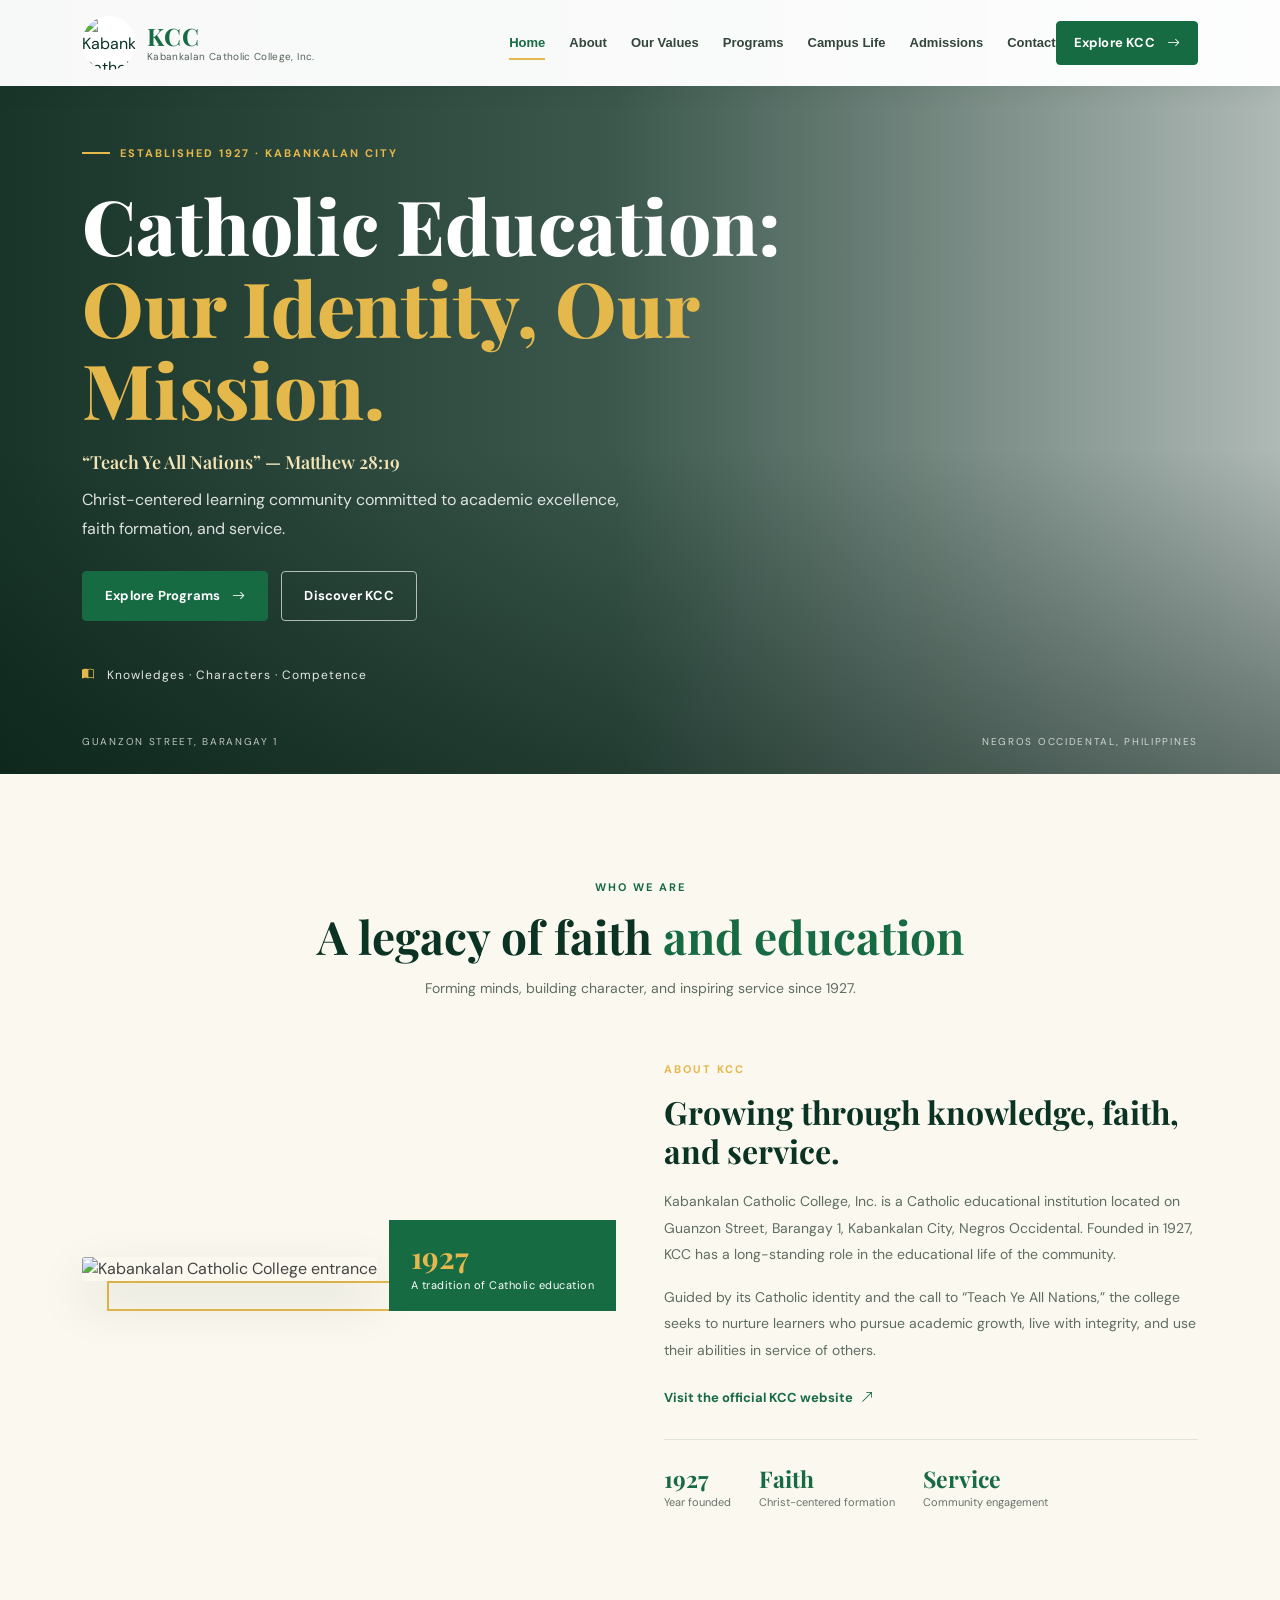
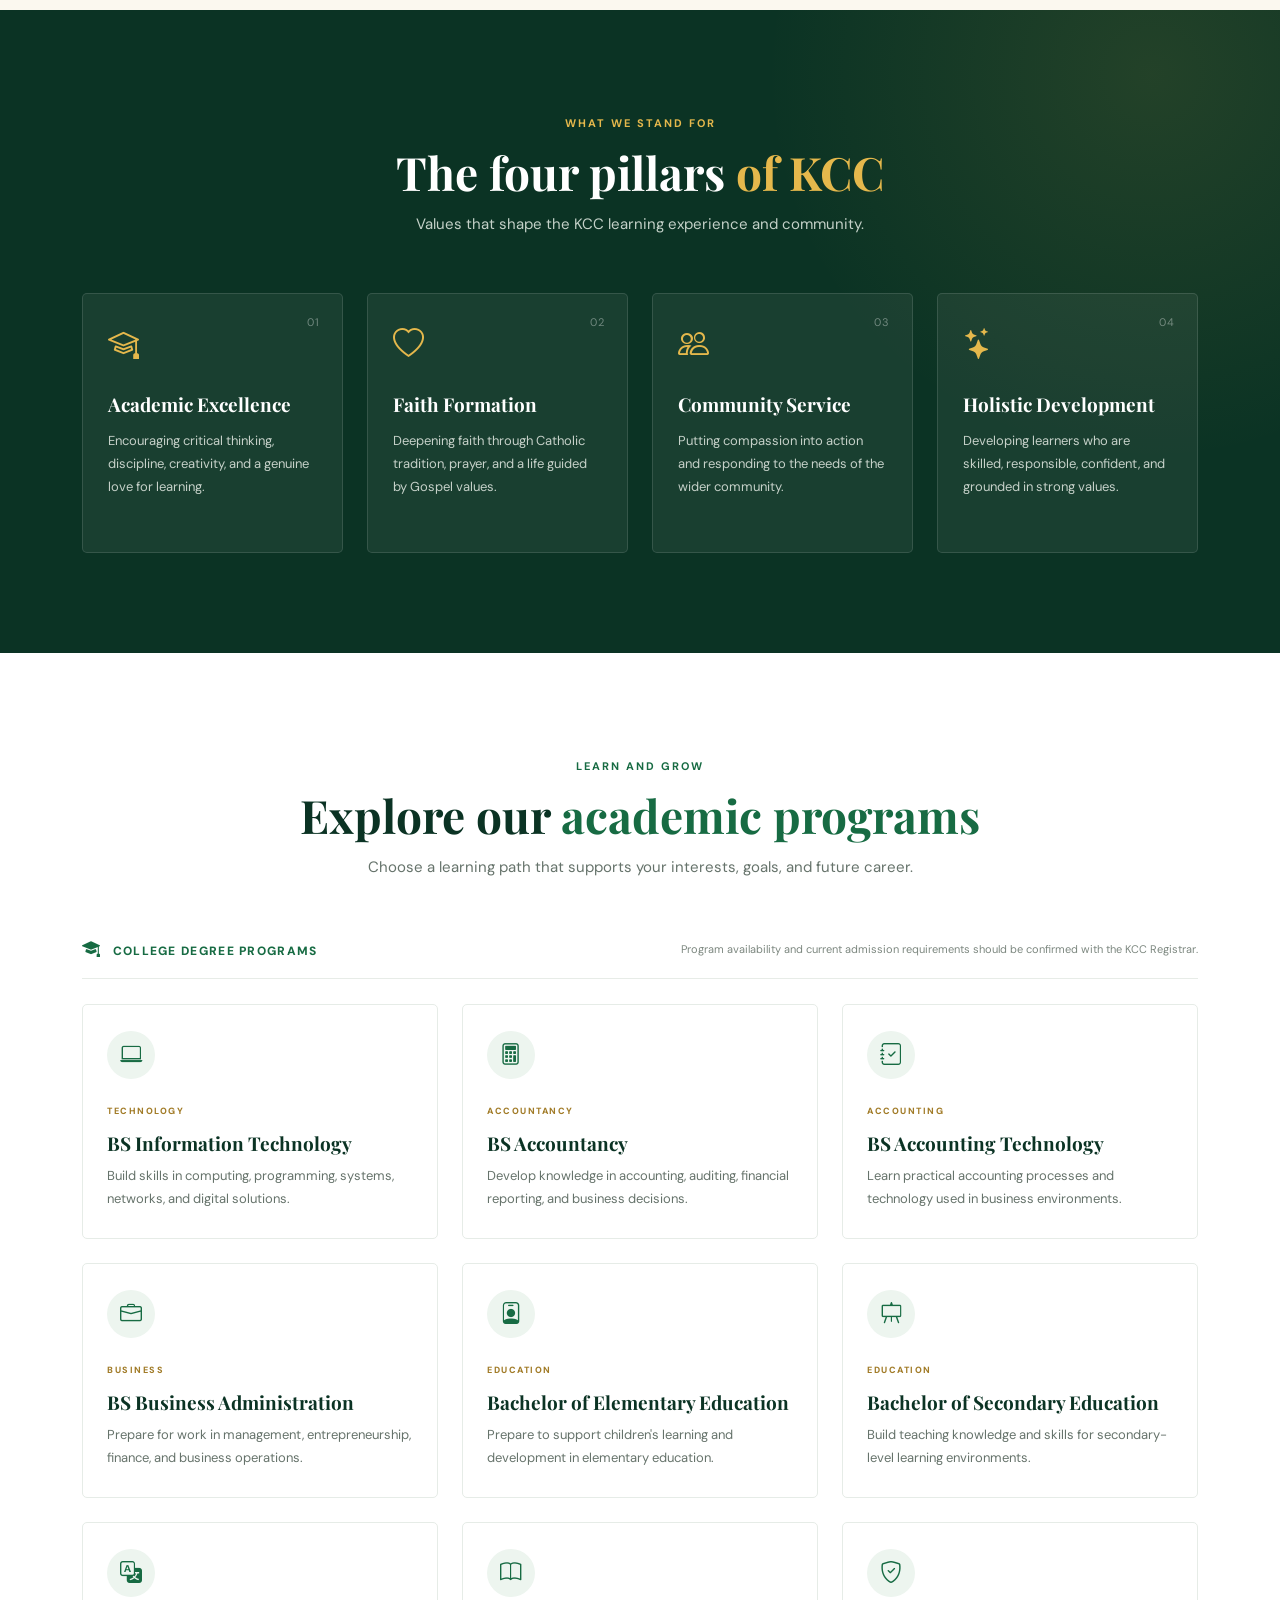
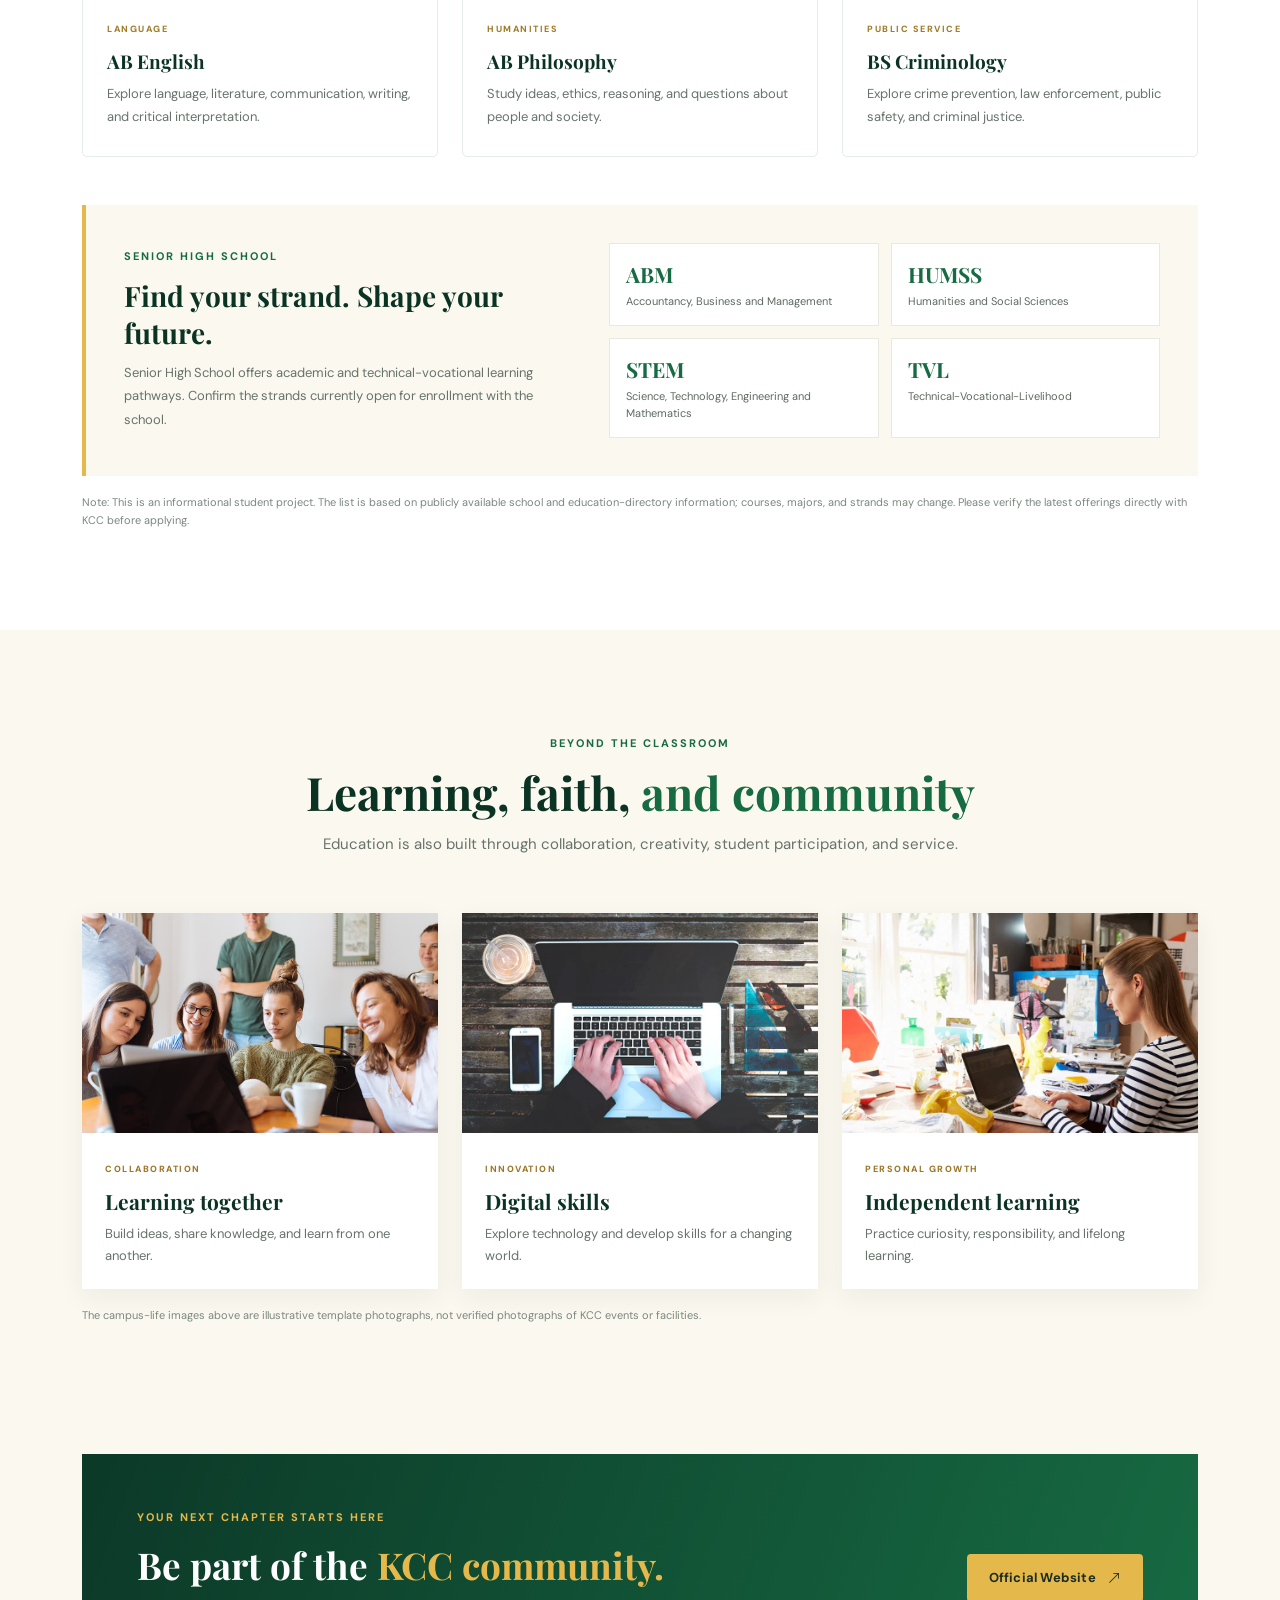
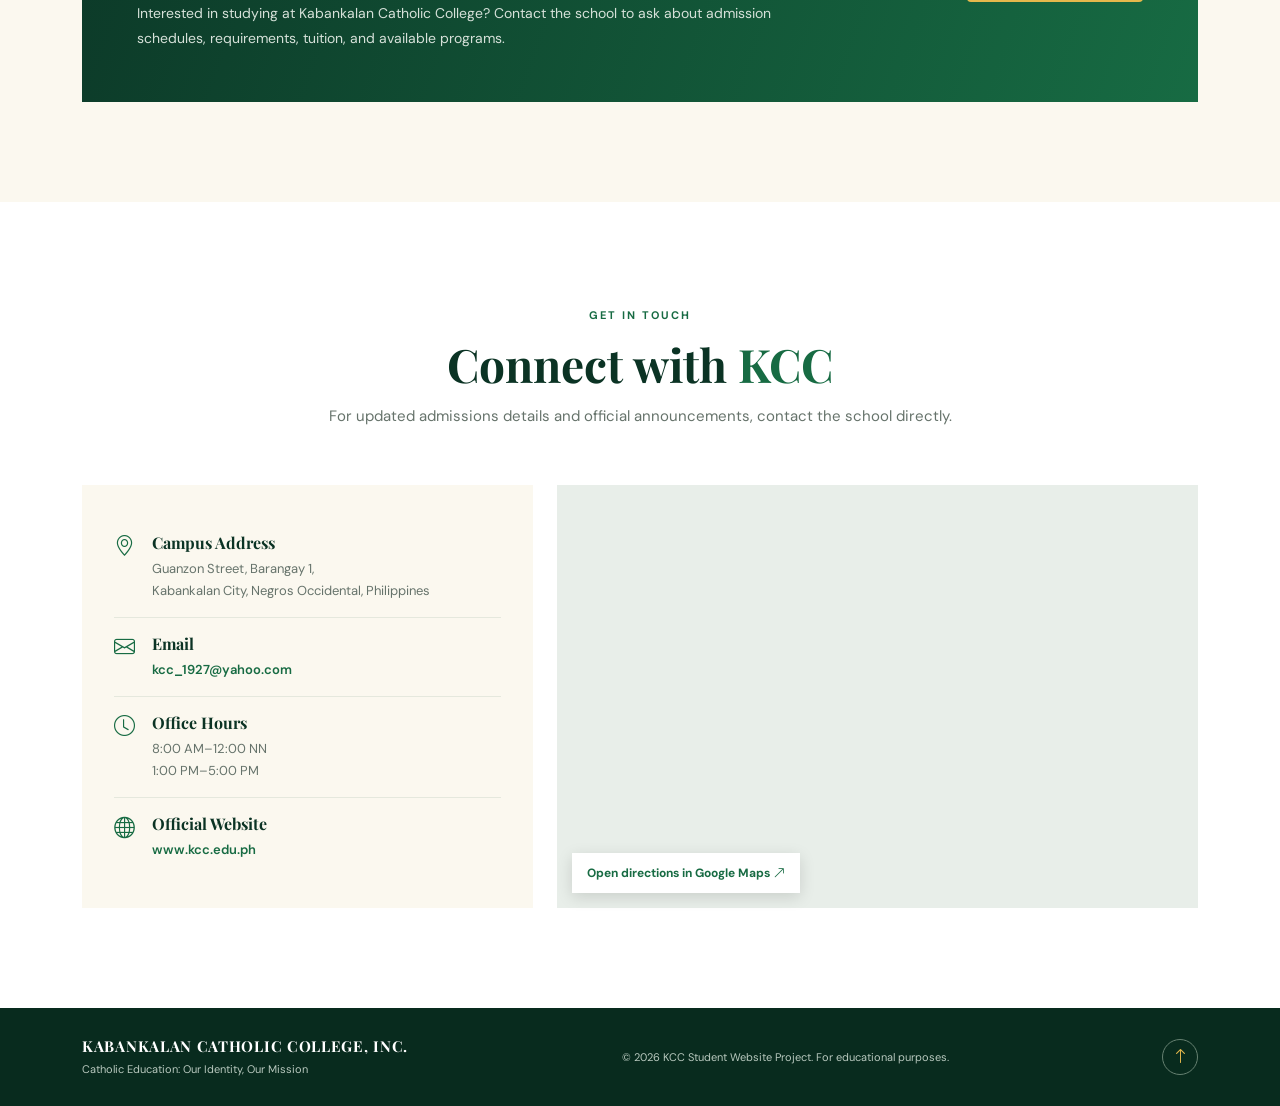
==== index.html @ 2c46cd9d "Updated" ====
<!DOCTYPE html>
<html lang="en">
<head>
  <meta charset="utf-8">
  <meta name="viewport" content="width=device-width, initial-scale=1">
  <title>Kabankalan Catholic College, Inc. | KCC</title>
  <meta name="description" content="Discover Kabankalan Catholic College, a Christ-centered learning community in Kabankalan City, Negros Occidental.">
  <link rel="icon" href="https://queenieladioslife.files.wordpress.com/2017/10/418821_358277570863030_528507231_n966435625.jpg">
  <link rel="preconnect" href="https://fonts.googleapis.com">
  <link rel="preconnect" href="https://fonts.gstatic.com" crossorigin>
  <link href="https://fonts.googleapis.com/css2?family=DM+Sans:wght@400;500;600;700&family=Playfair+Display:wght@600;700;800&display=swap" rel="stylesheet">
  <link href="assets/vendor/bootstrap/css/bootstrap.min.css" rel="stylesheet">
  <link href="assets/vendor/bootstrap-icons/bootstrap-icons.css" rel="stylesheet">
  <link href="assets/vendor/aos/aos.css" rel="stylesheet">
  <link href="assets/css/main.css" rel="stylesheet">
  <link href="assets/css/kcc-custom.css" rel="stylesheet">
</head>
<body>
<header id="header" class="header fixed-top">
  <div class="container d-flex align-items-center">
    <a class="brand d-flex align-items-center me-auto" href="#home">
      <img src="https://queenieladioslife.files.wordpress.com/2017/10/418821_358277570863030_528507231_n966435625.jpg" alt="Kabankalan Catholic College seal">
      <span><strong>KCC</strong><small>Kabankalan Catholic College, Inc.</small></span>
    </a>
    <nav id="navmenu" class="navmenu">
      <ul>
        <li><a class="active" href="#home">Home</a></li>
        <li><a href="#about">About</a></li>
        <li><a href="#pillars">Our Values</a></li>
        <li><a href="#programs">Programs</a></li>
        <li><a href="#campus">Campus Life</a></li>
        <li><a href="#admissions">Admissions</a></li>
        <li><a href="#contact">Contact</a></li>
      </ul>
      <i class="mobile-nav-toggle d-xl-none bi bi-list"></i>
    </nav>
    <a class="btn-kcc d-none d-lg-inline-flex" href="#admissions">Explore KCC <i class="bi bi-arrow-right"></i></a>
  </div>
</header>

<main>
<section id="home" class="kcc-hero">
  <div class="hero-shade"></div>
  <div class="container hero-content">
    <div class="hero-label"><span></span> ESTABLISHED 1927 · KABANKALAN CITY</div>
    <h1>Catholic Education:<br><em>Our Identity, Our Mission.</em></h1>
    <p class="hero-quote">“Teach Ye All Nations” — Matthew 28:19</p>
    <p class="hero-intro"> Christ-centered learning community committed to academic excellence, faith formation, and service.</p>
    <div class="hero-actions">
      <a href="#programs" class="btn-kcc">Explore Programs <i class="bi bi-arrow-right"></i></a>
      <a href="#about" class="btn-outline-kcc">Discover KCC</a>
    </div>
    <div class="hero-note"><i class="bi bi-book-half"></i> Knowledges · Characters · Competence</div>
  </div>
  <div class="hero-bottom container">
    <span>GUANZON STREET, BARANGAY 1</span><span>NEGROS OCCIDENTAL, PHILIPPINES</span>
  </div>
</section>

<section id="about" class="section-kcc about-kcc">
  <div class="container">
    <div class="section-heading" data-aos="fade-up">
      <span class="eyebrow">WHO WE ARE</span>
      <h2>A legacy of faith <em>and education</em></h2>
      <p>Forming minds, building character, and inspiring service since 1927.</p>
    </div>
    <div class="row align-items-center g-5">
      <div class="col-lg-6" data-aos="fade-right">
        <div class="campus-photo-wrap">
          <img src="https://johnpaologalimba.wordpress.com/wp-content/uploads/2017/10/paologalimba.png" alt="Kabankalan Catholic College entrance" class="campus-photo">
          <div class="photo-caption"><strong>1927</strong><span>A tradition of Catholic education</span></div>
        </div>
      </div>
      <div class="col-lg-6" data-aos="fade-left">
        <span class="eyebrow">ABOUT KCC</span>
        <h3>Growing through knowledge, faith, and service.</h3>
        <p>Kabankalan Catholic College, Inc. is a Catholic educational institution located on Guanzon Street, Barangay 1, Kabankalan City, Negros Occidental. Founded in 1927, KCC has a long-standing role in the educational life of the community.</p>
        <p>Guided by its Catholic identity and the call to “Teach Ye All Nations,” the college seeks to nurture learners who pursue academic growth, live with integrity, and use their abilities in service of others.</p>
        <a class="text-link" href="https://kcc.edu.ph/" target="_blank" rel="noopener">Visit the official KCC website <i class="bi bi-arrow-up-right"></i></a>
        <div class="about-facts">
          <div><strong>1927</strong><span>Year founded</span></div>
          <div><strong>Faith</strong><span>Christ-centered formation</span></div>
          <div><strong>Service</strong><span>Community engagement</span></div>
        </div>
      </div>
    </div>
  </div>
</section>

<section id="pillars" class="section-kcc pillars-section">
  <div class="container">
    <div class="section-heading light-heading" data-aos="fade-up">
      <span class="eyebrow">WHAT WE STAND FOR</span>
      <h2>The four pillars <em>of KCC</em></h2>
      <p>Values that shape the KCC learning experience and community.</p>
    </div>
    <div class="row g-4">
      <div class="col-md-6 col-lg-3" data-aos="fade-up">
        <article class="pillar-card"><span class="pillar-number">01</span><i class="bi bi-mortarboard"></i><h3>Academic Excellence</h3><p>Encouraging critical thinking, discipline, creativity, and a genuine love for learning.</p></article>
      </div>
      <div class="col-md-6 col-lg-3" data-aos="fade-up" data-aos-delay="80">
        <article class="pillar-card"><span class="pillar-number">02</span><i class="bi bi-heart"></i><h3>Faith Formation</h3><p>Deepening faith through Catholic tradition, prayer, and a life guided by Gospel values.</p></article>
      </div>
      <div class="col-md-6 col-lg-3" data-aos="fade-up" data-aos-delay="160">
        <article class="pillar-card"><span class="pillar-number">03</span><i class="bi bi-people"></i><h3>Community Service</h3><p>Putting compassion into action and responding to the needs of the wider community.</p></article>
      </div>
      <div class="col-md-6 col-lg-3" data-aos="fade-up" data-aos-delay="240">
        <article class="pillar-card"><span class="pillar-number">04</span><i class="bi bi-stars"></i><h3>Holistic Development</h3><p>Developing learners who are skilled, responsible, confident, and grounded in strong values.</p></article>
      </div>
    </div>
  </div>
</section>

<section id="programs" class="section-kcc programs-section">
  <div class="container">
    <div class="section-heading" data-aos="fade-up">
      <span class="eyebrow">LEARN AND GROW</span>
      <h2>Explore our <em>academic programs</em></h2>
      <p>Choose a learning path that supports your interests, goals, and future career.</p>
    </div>
    <div class="program-intro"><span><i class="bi bi-mortarboard-fill"></i> COLLEGE DEGREE PROGRAMS</span><small>Program availability and current admission requirements should be confirmed with the KCC Registrar.</small></div>
    <div class="row g-4">
      <div class="col-md-6 col-lg-4"><article class="program-card"><div class="program-icon"><i class="bi bi-laptop"></i></div><span class="program-tag">TECHNOLOGY</span><h3>BS Information Technology</h3><p>Build skills in computing, programming, systems, networks, and digital solutions.</p></article></div>
      <div class="col-md-6 col-lg-4"><article class="program-card"><div class="program-icon"><i class="bi bi-calculator"></i></div><span class="program-tag">ACCOUNTANCY</span><h3>BS Accountancy</h3><p>Develop knowledge in accounting, auditing, financial reporting, and business decisions.</p></article></div>
      <div class="col-md-6 col-lg-4"><article class="program-card"><div class="program-icon"><i class="bi bi-journal-check"></i></div><span class="program-tag">ACCOUNTING</span><h3>BS Accounting Technology</h3><p>Learn practical accounting processes and technology used in business environments.</p></article></div>
      <div class="col-md-6 col-lg-4"><article class="program-card"><div class="program-icon"><i class="bi bi-briefcase"></i></div><span class="program-tag">BUSINESS</span><h3>BS Business Administration</h3><p>Prepare for work in management, entrepreneurship, finance, and business operations.</p></article></div>
      <div class="col-md-6 col-lg-4"><article class="program-card"><div class="program-icon"><i class="bi bi-person-badge"></i></div><span class="program-tag">EDUCATION</span><h3>Bachelor of Elementary Education</h3><p>Prepare to support children's learning and development in elementary education.</p></article></div>
      <div class="col-md-6 col-lg-4"><article class="program-card"><div class="program-icon"><i class="bi bi-easel"></i></div><span class="program-tag">EDUCATION</span><h3>Bachelor of Secondary Education</h3><p>Build teaching knowledge and skills for secondary-level learning environments.</p></article></div>
      <div class="col-md-6 col-lg-4"><article class="program-card"><div class="program-icon"><i class="bi bi-translate"></i></div><span class="program-tag">LANGUAGE</span><h3>AB English</h3><p>Explore language, literature, communication, writing, and critical interpretation.</p></article></div>
      <div class="col-md-6 col-lg-4"><article class="program-card"><div class="program-icon"><i class="bi bi-book"></i></div><span class="program-tag">HUMANITIES</span><h3>AB Philosophy</h3><p>Study ideas, ethics, reasoning, and questions about people and society.</p></article></div>
      <div class="col-md-6 col-lg-4"><article class="program-card"><div class="program-icon"><i class="bi bi-shield-check"></i></div><span class="program-tag">PUBLIC SERVICE</span><h3>BS Criminology</h3><p>Explore crime prevention, law enforcement, public safety, and criminal justice.</p></article></div>
    </div>
    <div class="shs-panel mt-5">
      <div class="shs-copy"><span class="eyebrow">SENIOR HIGH SCHOOL</span><h3>Find your strand. Shape your future.</h3><p>Senior High School offers academic and technical-vocational learning pathways. Confirm the strands currently open for enrollment with the school.</p></div>
      <div class="shs-strands">
        <div><b>ABM</b><span>Accountancy, Business and Management</span></div>
        <div><b>HUMSS</b><span>Humanities and Social Sciences</span></div>
        <div><b>STEM</b><span>Science, Technology, Engineering and Mathematics</span></div>
        <div><b>TVL</b><span>Technical-Vocational-Livelihood</span></div>
      </div>
    </div>
    <p class="program-note">Note: This is an informational student project. The list is based on publicly available school and education-directory information; courses, majors, and strands may change. Please verify the latest offerings directly with KCC before applying.</p>
  </div>
</section>

<section id="campus" class="section-kcc campus-section">
  <div class="container">
    <div class="section-heading" data-aos="fade-up">
      <span class="eyebrow">BEYOND THE CLASSROOM</span>
      <h2>Learning, faith, <em>and community</em></h2>
      <p>Education is also built through collaboration, creativity, student participation, and service.</p>
    </div>
    <div class="row g-4 campus-grid">
      <div class="col-md-6 col-lg-4"><div class="campus-card"><img src="assets/img/about.jpg" alt="Students collaborating on a learning activity"><div><span>COLLABORATION</span><h3>Learning together</h3><p>Build ideas, share knowledge, and learn from one another.</p></div></div></div>
      <div class="col-md-6 col-lg-4"><div class="campus-card"><img src="assets/img/course/course-3.webp" alt="Student working with a laptop"><div><span>INNOVATION</span><h3>Digital skills</h3><p>Explore technology and develop skills for a changing world.</p></div></div></div>
      <div class="col-md-6 col-lg-4"><div class="campus-card"><img src="assets/img/course/course-details-1.webp" alt="Student studying and working"><div><span>PERSONAL GROWTH</span><h3>Independent learning</h3><p>Practice curiosity, responsibility, and lifelong learning.</p></div></div></div>
    </div>
    <p class="image-disclaimer">The campus-life images above are illustrative template photographs, not verified photographs of KCC events or facilities.</p>
  </div>
</section>

<section id="admissions" class="admissions-section">
  <div class="container">
    <div class="admissions-box" data-aos="zoom-in">
      <div><span class="eyebrow">YOUR NEXT CHAPTER STARTS HERE</span><h2>Be part of the <em>KCC community.</em></h2><p>Interested in studying at Kabankalan Catholic College? Contact the school to ask about admission schedules, requirements, tuition, and available programs.</p></div>
      <a class="btn-light-kcc" href="https://kcc.edu.ph/" target="_blank" rel="noopener">Official Website <i class="bi bi-arrow-up-right"></i></a>
    </div>
  </div>
</section>

<section id="contact" class="section-kcc contact-section">
  <div class="container">
    <div class="section-heading" data-aos="fade-up">
      <span class="eyebrow">GET IN TOUCH</span><h2>Connect with <em>KCC</em></h2>
      <p>For updated admissions details and official announcements, contact the school directly.</p>
    </div>
    <div class="row g-4">
      <div class="col-lg-5">
        <div class="contact-info">
          <div class="contact-line"><i class="bi bi-geo-alt"></i><div><h3>Campus Address</h3><p>Guanzon Street, Barangay 1,<br>Kabankalan City, Negros Occidental, Philippines</p></div></div>
          <div class="contact-line"><i class="bi bi-envelope"></i><div><h3>Email</h3><p><a href="mailto:kcc_1927@yahoo.com">kcc_1927@yahoo.com</a></p></div></div>
          <div class="contact-line"><i class="bi bi-clock"></i><div><h3>Office Hours</h3><p>8:00 AM–12:00 NN<br>1:00 PM–5:00 PM</p></div></div>
          <div class="contact-line"><i class="bi bi-globe"></i><div><h3>Official Website</h3><p><a href="https://kcc.edu.ph/" target="_blank" rel="noopener">www.kcc.edu.ph</a></p></div></div>
        </div>
      </div>
      <div class="col-lg-7">
        <div class="map-card">
          <iframe title="Map showing Kabankalan Catholic College area" src="https://maps.google.com/maps?q=Kabankalan%20Catholic%20College%2C%20Kabankalan%20City%2C%20Negros%20Occidental&t=&z=15&ie=UTF8&iwloc=&output=embed" loading="lazy" referrerpolicy="no-referrer-when-downgrade"></iframe>
          <a href="https://www.google.com/maps/search/?api=1&query=Kabankalan+Catholic+College+Kabankalan+City" target="_blank" rel="noopener" class="map-link">Open directions in Google Maps <i class="bi bi-arrow-up-right"></i></a>
        </div>
      </div>
    </div>
  </div>
</section>
</main>

<footer class="kcc-footer">
  <div class="container d-flex flex-column flex-md-row justify-content-between align-items-center gap-3">
    <div class="footer-brand"><strong>KABANKALAN CATHOLIC COLLEGE, INC.</strong><span>Catholic Education: Our Identity, Our Mission</span></div>
    <p>© <span id="year"></span> KCC Student Website Project. For educational purposes.</p>
    <a href="#home" class="back-top" aria-label="Back to top"><i class="bi bi-arrow-up"></i></a>
  </div>
</footer>

<script src="assets/vendor/bootstrap/js/bootstrap.bundle.min.js"></script>
<script src="assets/vendor/aos/aos.js"></script>
<script src="assets/js/main.js"></script>
<script>
  document.getElementById('year').textContent = new Date().getFullYear();
  if (window.AOS) AOS.init({ duration: 700, once: true, offset: 60 });
  const navLinks = document.querySelectorAll('#navmenu a[href^="#"]');
  const menuToggle = document.querySelector('.mobile-nav-toggle');
  navLinks.forEach(link => link.addEventListener('click', () => {
    document.body.classList.remove('mobile-nav-active');
    if (menuToggle) menuToggle.classList.remove('bi-x');
  }));
</script>
</body>
</html>
---- assets/css/main.css ----
/**
* Template Name: Mentor
* Template URL: https://bootstrapmade.com/mentor-free-education-bootstrap-theme/
* Updated: Jul 07 2025 with Bootstrap v5.3.7
* Author: BootstrapMade.com
* License: https://bootstrapmade.com/license/
*/

/*--------------------------------------------------------------
# Font & Color Variables
# Help: https://bootstrapmade.com/color-system/
--------------------------------------------------------------*/
/* Fonts */
:root {
  --default-font: "Open Sans",  system-ui, -apple-system, "Segoe UI", Roboto, "Helvetica Neue", Arial, "Noto Sans", "Liberation Sans", sans-serif, "Apple Color Emoji", "Segoe UI Emoji", "Segoe UI Symbol", "Noto Color Emoji";
  --heading-font: "Raleway",  sans-serif;
  --nav-font: "Poppins",  sans-serif;
}

/* Global Colors - The following color variables are used throughout the website. Updating them here will change the color scheme of the entire website */
:root { 
  --background-color: #ffffff; /* Background color for the entire website, including individual sections */
  --default-color: #444444; /* Default color used for the majority of the text content across the entire website */
  --heading-color: #37423b; /* Color for headings, subheadings and title throughout the website */
  --accent-color: #5fcf80; /* Accent color that represents your brand on the website. It's used for buttons, links, and other elements that need to stand out */
  --surface-color: #ffffff; /* The surface color is used as a background of boxed elements within sections, such as cards, icon boxes, or other elements that require a visual separation from the global background. */
  --contrast-color: #ffffff; /* Contrast color for text, ensuring readability against backgrounds of accent, heading, or default colors. */
}

/* Nav Menu Colors - The following color variables are used specifically for the navigation menu. They are separate from the global colors to allow for more customization options */
:root {
  --nav-color: #272828;  /* The default color of the main navmenu links */
  --nav-hover-color: #5fcf80; /* Applied to main navmenu links when they are hovered over or active */
  --nav-mobile-background-color: #ffffff; /* Used as the background color for mobile navigation menu */
  --nav-dropdown-background-color: #ffffff; /* Used as the background color for dropdown items that appear when hovering over primary navigation items */
  --nav-dropdown-color: #272828; /* Used for navigation links of the dropdown items in the navigation menu. */
  --nav-dropdown-hover-color: #5fcf80; /* Similar to --nav-hover-color, this color is applied to dropdown navigation links when they are hovered over. */
}

/* Color Presets - These classes override global colors when applied to any section or element, providing reuse of the sam color scheme. */

.light-background {
  --background-color: #f9f9f9;
  --surface-color: #ffffff;
}

.dark-background {
  --background-color: #060606;
  --default-color: #ffffff;
  --heading-color: #ffffff;
  --surface-color: #252525;
  --contrast-color: #ffffff;
}

/* Smooth scroll */
:root {
  scroll-behavior: smooth;
}

/*--------------------------------------------------------------
# General Styling & Shared Classes
--------------------------------------------------------------*/
body {
  color: var(--default-color);
  background-color: var(--background-color);
  font-family: var(--default-font);
}

a {
  color: var(--accent-color);
  text-decoration: none;
  transition: 0.3s;
}

a:hover {
  color: color-mix(in srgb, var(--accent-color), transparent 25%);
  text-decoration: none;
}

h1,
h2,
h3,
h4,
h5,
h6 {
  color: var(--heading-color);
  font-family: var(--heading-font);
}

/* Email Form Messages
------------------------------*/
.email-form .error-message {
  display: none;
  background: #df1529;
  color: #ffffff;
  text-align: left;
  padding: 15px;
  margin-bottom: 24px;
  font-weight: 600;
}

.email-form .sent-message {
  display: none;
  color: #ffffff;
  background: #059652;
  text-align: center;
  padding: 15px;
  margin-bottom: 24px;
  font-weight: 600;
}

.email-form .loading {
  display: none;
  background: var(--surface-color);
  text-align: center;
  padding: 15px;
  margin-bottom: 24px;
}

.email-form .loading:before {
  content: "";
  display: inline-block;
  border-radius: 50%;
  width: 24px;
  height: 24px;
  margin: 0 10px -6px 0;
  border: 3px solid var(--accent-color);
  border-top-color: var(--surface-color);
  animation: email-form-loading 1s linear infinite;
}

@keyframes email-form-loading {
  0% {
    transform: rotate(0deg);
  }

  100% {
    transform: rotate(360deg);
  }
}

/* Pulsating Play Button
------------------------------*/
.pulsating-play-btn {
  width: 94px;
  height: 94px;
  background: radial-gradient(var(--accent-color) 50%, color-mix(in srgb, var(--accent-color), transparent 75%) 52%);
  border-radius: 50%;
  display: block;
  position: relative;
  overflow: hidden;
}

.pulsating-play-btn:before {
  content: "";
  position: absolute;
  width: 120px;
  height: 120px;
  animation-delay: 0s;
  animation: pulsate-play-btn 2s;
  animation-direction: forwards;
  animation-iteration-count: infinite;
  animation-timing-function: steps;
  opacity: 1;
  border-radius: 50%;
  border: 5px solid color-mix(in srgb, var(--accent-color), transparent 30%);
  top: -15%;
  left: -15%;
  background: rgba(198, 16, 0, 0);
}

.pulsating-play-btn:after {
  content: "";
  position: absolute;
  left: 50%;
  top: 50%;
  transform: translateX(-40%) translateY(-50%);
  width: 0;
  height: 0;
  border-top: 10px solid transparent;
  border-bottom: 10px solid transparent;
  border-left: 15px solid #fff;
  z-index: 100;
  transition: all 400ms cubic-bezier(0.55, 0.055, 0.675, 0.19);
}

.pulsating-play-btn:hover:before {
  content: "";
  position: absolute;
  left: 50%;
  top: 50%;
  transform: translateX(-40%) translateY(-50%);
  width: 0;
  height: 0;
  border: none;
  border-top: 10px solid transparent;
  border-bottom: 10px solid transparent;
  border-left: 15px solid #fff;
  z-index: 200;
  animation: none;
  border-radius: 0;
}

.pulsating-play-btn:hover:after {
  border-left: 15px solid var(--accent-color);
  transform: scale(20);
}

@keyframes pulsate-play-btn {
  0% {
    transform: scale(0.6, 0.6);
    opacity: 1;
  }

  100% {
    transform: scale(1, 1);
    opacity: 0;
  }
}

/*--------------------------------------------------------------
# Global Header
--------------------------------------------------------------*/
.header {
  color: var(--default-color);
  background-color: var(--background-color);
  padding: 15px 0;
  transition: all 0.5s;
  z-index: 997;
}

.header .logo {
  line-height: 1;
}

.header .logo img {
  max-height: 36px;
  margin-right: 8px;
}

.header .logo h1 {
  font-weight: 700;
  font-size: 30px;
  margin: 0;
  letter-spacing: 1px;
  text-transform: uppercase;
  color: var(--accent-color);
}

.header .btn-getstarted,
.header .btn-getstarted:focus {
  color: var(--contrast-color);
  background: var(--accent-color);
  font-size: 14px;
  padding: 8px 25px;
  margin: 0 0 0 30px;
  border-radius: 50px;
  transition: 0.3s;
}

.header .btn-getstarted:hover,
.header .btn-getstarted:focus:hover {
  color: var(--contrast-color);
  background: color-mix(in srgb, var(--accent-color), transparent 15%);
}

@media (max-width: 1200px) {
  .header .logo {
    order: 1;
  }

  .header .btn-getstarted {
    order: 2;
    margin: 0 15px 0 0;
    padding: 6px 15px;
  }

  .header .navmenu {
    order: 3;
  }
}

.scrolled .header {
  box-shadow: 0px 0 18px rgba(0, 0, 0, 0.1);
}

/*--------------------------------------------------------------
# Navigation Menu
--------------------------------------------------------------*/
/* Navmenu - Desktop */
@media (min-width: 1200px) {
  .navmenu {
    padding: 0;
  }

  .navmenu ul {
    margin: 0;
    padding: 0;
    display: flex;
    list-style: none;
    align-items: center;
  }

  .navmenu li {
    position: relative;
  }

  .navmenu a,
  .navmenu a:focus {
    color: var(--nav-color);
    padding: 18px 15px;
    font-size: 16px;
    font-family: var(--nav-font);
    font-weight: 400;
    display: flex;
    align-items: center;
    justify-content: space-between;
    white-space: nowrap;
    transition: 0.3s;
  }

  .navmenu a i,
  .navmenu a:focus i {
    font-size: 12px;
    line-height: 0;
    margin-left: 5px;
    transition: 0.3s;
  }

  .navmenu li:last-child a {
    padding-right: 0;
  }

  .navmenu li:hover>a,
  .navmenu .active,
  .navmenu .active:focus {
    color: var(--nav-hover-color);
  }

  .navmenu .dropdown ul {
    margin: 0;
    padding: 10px 0;
    background: var(--nav-dropdown-background-color);
    display: block;
    position: absolute;
    visibility: hidden;
    left: 14px;
    top: 130%;
    opacity: 0;
    transition: 0.3s;
    border-radius: 4px;
    z-index: 99;
    box-shadow: 0px 0px 30px rgba(0, 0, 0, 0.1);
  }

  .navmenu .dropdown ul li {
    min-width: 200px;
  }

  .navmenu .dropdown ul a {
    padding: 10px 20px;
    font-size: 15px;
    text-transform: none;
    color: var(--nav-dropdown-color);
  }

  .navmenu .dropdown ul a i {
    font-size: 12px;
  }

  .navmenu .dropdown ul a:hover,
  .navmenu .dropdown ul .active:hover,
  .navmenu .dropdown ul li:hover>a {
    color: var(--nav-dropdown-hover-color);
  }

  .navmenu .dropdown:hover>ul {
    opacity: 1;
    top: 100%;
    visibility: visible;
  }

  .navmenu .dropdown .dropdown ul {
    top: 0;
    left: -90%;
    visibility: hidden;
  }

  .navmenu .dropdown .dropdown:hover>ul {
    opacity: 1;
    top: 0;
    left: -100%;
    visibility: visible;
  }
}

/* Navmenu - Mobile */
@media (max-width: 1199px) {
  .mobile-nav-toggle {
    color: var(--nav-color);
    font-size: 28px;
    line-height: 0;
    margin-right: 10px;
    cursor: pointer;
    transition: color 0.3s;
  }

  .navmenu {
    padding: 0;
    z-index: 9997;
  }

  .navmenu ul {
    display: none;
    list-style: none;
    position: absolute;
    inset: 60px 20px 20px 20px;
    padding: 10px 0;
    margin: 0;
    border-radius: 6px;
    background-color: var(--nav-mobile-background-color);
    border: 1px solid color-mix(in srgb, var(--default-color), transparent 90%);
    box-shadow: none;
    overflow-y: auto;
    transition: 0.3s;
    z-index: 9998;
  }

  .navmenu a,
  .navmenu a:focus {
    color: var(--nav-dropdown-color);
    padding: 10px 20px;
    font-family: var(--nav-font);
    font-size: 17px;
    font-weight: 500;
    display: flex;
    align-items: center;
    justify-content: space-between;
    white-space: nowrap;
    transition: 0.3s;
  }

  .navmenu a i,
  .navmenu a:focus i {
    font-size: 12px;
    line-height: 0;
    margin-left: 5px;
    width: 30px;
    height: 30px;
    display: flex;
    align-items: center;
    justify-content: center;
    border-radius: 50%;
    transition: 0.3s;
    background-color: color-mix(in srgb, var(--accent-color), transparent 90%);
  }

  .navmenu a i:hover,
  .navmenu a:focus i:hover {
    background-color: var(--accent-color);
    color: var(--contrast-color);
  }

  .navmenu a:hover,
  .navmenu .active,
  .navmenu .active:focus {
    color: var(--nav-dropdown-hover-color);
  }

  .navmenu .active i,
  .navmenu .active:focus i {
    background-color: var(--accent-color);
    color: var(--contrast-color);
    transform: rotate(180deg);
  }

  .navmenu .dropdown ul {
    position: static;
    display: none;
    z-index: 99;
    padding: 10px 0;
    margin: 10px 20px;
    background-color: var(--nav-dropdown-background-color);
    transition: all 0.5s ease-in-out;
  }

  .navmenu .dropdown ul ul {
    background-color: rgba(33, 37, 41, 0.1);
  }

  .navmenu .dropdown>.dropdown-active {
    display: block;
    background-color: rgba(33, 37, 41, 0.03);
  }

  .mobile-nav-active {
    overflow: hidden;
  }

  .mobile-nav-active .mobile-nav-toggle {
    color: #fff;
    position: absolute;
    font-size: 32px;
    top: 15px;
    right: 15px;
    margin-right: 0;
    z-index: 9999;
  }

  .mobile-nav-active .navmenu {
    position: fixed;
    overflow: hidden;
    inset: 0;
    background: rgba(33, 37, 41, 0.8);
    transition: 0.3s;
  }

  .mobile-nav-active .navmenu>ul {
    display: block;
  }
}

/*--------------------------------------------------------------
# Global Footer
--------------------------------------------------------------*/
.footer {
  color: var(--default-color);
  background-color: var(--background-color);
  font-size: 14px;
  padding-bottom: 50px;
  position: relative;
}

.footer .footer-top {
  padding-top: 50px;
}

.footer .footer-about .logo {
  margin-bottom: 0;
}

.footer .footer-about .logo img {
  max-height: 40px;
  margin-right: 6px;
}

.footer .footer-about .logo span {
  font-size: 26px;
  font-weight: 700;
  letter-spacing: 1px;
  font-family: var(--heading-font);
  color: var(--heading-color);
}

.footer .footer-about p {
  font-size: 14px;
  font-family: var(--heading-font);
}

.footer .social-links a {
  display: flex;
  align-items: center;
  justify-content: center;
  width: 40px;
  height: 40px;
  border-radius: 50%;
  border: 1px solid color-mix(in srgb, var(--default-color), transparent 50%);
  font-size: 16px;
  color: color-mix(in srgb, var(--default-color), transparent 30%);
  margin-right: 10px;
  transition: 0.3s;
}

.footer .social-links a:hover {
  color: var(--accent-color);
  border-color: var(--accent-color);
}

.footer h4 {
  font-size: 16px;
  font-weight: bold;
  position: relative;
  padding-bottom: 12px;
}

.footer .footer-links {
  margin-bottom: 30px;
}

.footer .footer-links ul {
  list-style: none;
  padding: 0;
  margin: 0;
}

.footer .footer-links ul i {
  padding-right: 2px;
  font-size: 12px;
  line-height: 0;
}

.footer .footer-links ul li {
  padding: 10px 0;
  display: flex;
  align-items: center;
}

.footer .footer-links ul li:first-child {
  padding-top: 0;
}

.footer .footer-links ul a {
  color: color-mix(in srgb, var(--default-color), transparent 30%);
  display: inline-block;
  line-height: 1;
}

.footer .footer-links ul a:hover {
  color: var(--accent-color);
}

.footer .footer-contact p {
  margin-bottom: 5px;
}

.footer .footer-newsletter .newsletter-form {
  margin-top: 30px;
  margin-bottom: 15px;
  padding: 6px 8px;
  position: relative;
  border-radius: 50px;
  border: 1px solid color-mix(in srgb, var(--default-color), transparent 80%);
  display: flex;
  background-color: var(--surface-color);
  transition: 0.3s;
}

.footer .footer-newsletter .newsletter-form:focus-within {
  border-color: var(--accent-color);
}

.footer .footer-newsletter .newsletter-form input[type=email] {
  border: 0;
  padding: 4px 8px;
  width: 100%;
  background-color: var(--surface-color);
  color: var(--default-color);
}

.footer .footer-newsletter .newsletter-form input[type=email]:focus-visible {
  outline: none;
}

.footer .footer-newsletter .newsletter-form input[type=submit] {
  border: 0;
  font-size: 16px;
  padding: 0 20px 2px 20px;
  margin: -7px -8px -7px 0;
  background: var(--accent-color);
  color: var(--contrast-color);
  transition: 0.3s;
  border-radius: 50px;
}

.footer .footer-newsletter .newsletter-form input[type=submit]:hover {
  background: color-mix(in srgb, var(--accent-color), transparent 20%);
}

.footer .copyright {
  padding-top: 25px;
  padding-bottom: 25px;
  background-color: color-mix(in srgb, var(--default-color), transparent 95%);
}

.footer .copyright p {
  margin-bottom: 0;
}

.footer .credits {
  margin-top: 6px;
  font-size: 13px;
}

/*--------------------------------------------------------------
# Preloader
--------------------------------------------------------------*/
#preloader {
  position: fixed;
  inset: 0;
  z-index: 999999;
  overflow: hidden;
  background: var(--background-color);
  transition: all 0.6s ease-out;
}

#preloader:before {
  content: "";
  position: fixed;
  top: calc(50% - 30px);
  left: calc(50% - 30px);
  border: 6px solid #ffffff;
  border-color: var(--accent-color) transparent var(--accent-color) transparent;
  border-radius: 50%;
  width: 60px;
  height: 60px;
  animation: animate-preloader 1.5s linear infinite;
}

@keyframes animate-preloader {
  0% {
    transform: rotate(0deg);
  }

  100% {
    transform: rotate(360deg);
  }
}

/*--------------------------------------------------------------
# Scroll Top Button
--------------------------------------------------------------*/
.scroll-top {
  position: fixed;
  visibility: hidden;
  opacity: 0;
  right: 15px;
  bottom: -15px;
  z-index: 99999;
  background-color: var(--accent-color);
  width: 44px;
  height: 44px;
  border-radius: 50px;
  transition: all 0.4s;
}

.scroll-top i {
  font-size: 24px;
  color: var(--contrast-color);
  line-height: 0;
}

.scroll-top:hover {
  background-color: color-mix(in srgb, var(--accent-color), transparent 20%);
  color: var(--contrast-color);
}

.scroll-top.active {
  visibility: visible;
  opacity: 1;
  bottom: 15px;
}

/*--------------------------------------------------------------
# Disable aos animation delay on mobile devices
--------------------------------------------------------------*/
@media screen and (max-width: 768px) {
  [data-aos-delay] {
    transition-delay: 0 !important;
  }
}

/*--------------------------------------------------------------
# Global Page Titles & Breadcrumbs
--------------------------------------------------------------*/
.page-title {
  --default-color: var(--contrast-color);
  --background-color: var(--accent-color);
  --heading-color: var(--contrast-color);
  color: var(--default-color);
  background-color: var(--background-color);
  position: relative;
}

.page-title .heading {
  padding: 80px 0;
  border-top: 1px solid color-mix(in srgb, var(--default-color), transparent 90%);
}

.page-title .heading h1 {
  font-size: 38px;
  font-weight: 700;
}

.page-title nav {
  background-color: color-mix(in srgb, var(--accent-color) 90%, black 5%);
  padding: 20px 0;
}

.page-title nav a {
  color: var(--default-color);
}

.page-title nav ol {
  display: flex;
  flex-wrap: wrap;
  list-style: none;
  margin: 0;
  font-size: 16px;
  font-weight: 600;
}

.page-title nav ol li+li {
  padding-left: 10px;
}

.page-title nav ol li+li::before {
  content: "/";
  display: inline-block;
  padding-right: 10px;
  color: color-mix(in srgb, var(--default-color), transparent 70%);
}

/*--------------------------------------------------------------
# Global Sections
--------------------------------------------------------------*/
section,
.section {
  color: var(--default-color);
  background-color: var(--background-color);
  padding: 60px 0;
  scroll-margin-top: 900px;
  overflow: clip;
}

@media (max-width: 1199px) {

  section,
  .section {
    scroll-margin-top: 66px;
  }
}

/*--------------------------------------------------------------
# Global Section Titles
--------------------------------------------------------------*/
.section-title {
  padding-bottom: 60px;
  position: relative;
}

.section-title h2 {
  font-size: 14px;
  font-weight: 500;
  padding: 0;
  line-height: 1px;
  margin: 0;
  letter-spacing: 1.5px;
  text-transform: uppercase;
  color: color-mix(in srgb, var(--default-color), transparent 50%);
  position: relative;
}

.section-title h2::after {
  content: "";
  width: 120px;
  height: 1px;
  display: inline-block;
  background: var(--accent-color);
  margin: 4px 10px;
}

.section-title p {
  color: var(--heading-color);
  margin: 0;
  font-size: 36px;
  font-weight: 700;
  font-family: var(--nav-font);
  text-transform: uppercase;
}

/*--------------------------------------------------------------
# Hero Section
--------------------------------------------------------------*/
.hero {
  width: 100%;
  min-height: 80vh;
  position: relative;
  padding: 80px 0;
  display: flex;
  align-items: center;
  justify-content: center;
  color: var(--default-color);
}

.hero img {
  position: absolute;
  inset: 0;
  display: block;
  width: 100%;
  height: 100%;
  object-fit: cover;
  z-index: 1;
}

.hero:before {
  content: "";
  background: color-mix(in srgb, var(--background-color), transparent 60%);
  position: absolute;
  inset: 0;
  z-index: 2;
}

.hero .container {
  position: relative;
  z-index: 3;
}

.hero h2 {
  margin: 0;
  font-size: 48px;
  font-weight: 700;
}

.hero p {
  color: color-mix(in srgb, var(--default-color), transparent 20%);
  margin: 10px 0 0 0;
  font-size: 24px;
}

.hero .btn-get-started {
  font-weight: 500;
  font-size: 15px;
  letter-spacing: 1px;
  display: inline-block;
  padding: 8px 35px 10px 35px;
  border-radius: 50px;
  transition: 0.4s;
  margin-top: 30px;
  border: 2px solid var(--default-color);
  color: var(--default-color);
}

.hero .btn-get-started:hover {
  background: var(--accent-color);
  border: 2px solid var(--accent-color);
}

@media (max-width: 768px) {
  .hero h2 {
    font-size: 32px;
  }

  .hero p {
    font-size: 18px;
  }
}

/*--------------------------------------------------------------
# About Section
--------------------------------------------------------------*/
.about .content h3 {
  font-size: 2rem;
  font-weight: 700;
}

.about .content ul {
  list-style: none;
  padding: 0;
}

.about .content ul li {
  padding-bottom: 10px;
}

.about .content ul i {
  font-size: 1.25rem;
  margin-right: 4px;
  color: var(--accent-color);
}

.about .content p:last-child {
  margin-bottom: 0;
}

.about .content .read-more {
  background: var(--accent-color);
  color: var(--contrast-color);
  font-family: var(--heading-font);
  font-weight: 500;
  font-size: 15px;
  letter-spacing: 1px;
  padding: 10px 24px 12px 24px;
  border-radius: 50px;
  transition: 0.3s;
  display: inline-flex;
  align-items: center;
  justify-content: center;
}

.about .content .read-more i {
  font-size: 18px;
  margin-left: 5px;
  line-height: 0;
  transition: 0.3s;
}

.about .content .read-more:hover {
  background: color-mix(in srgb, var(--accent-color), transparent 20%);
  padding-right: 19px;
}

.about .content .read-more:hover i {
  margin-left: 10px;
}

/*--------------------------------------------------------------
# Counts Section
--------------------------------------------------------------*/
.counts {
  padding: 25px 0;
}

.counts .stats-item {
  padding: 30px;
  width: 100%;
}

.counts .stats-item span {
  font-size: 48px;
  display: block;
  color: var(--accent-color);
  font-weight: 700;
}

.counts .stats-item p {
  color: color-mix(in srgb, var(--default-color), transparent 40%);
  padding: 0;
  margin: 0;
  font-family: var(--heading-font);
  font-size: 15px;
  font-weight: 600;
}

/*--------------------------------------------------------------
# Why Us Section
--------------------------------------------------------------*/
.why-us .why-box {
  color: var(--contrast-color);
  background: var(--accent-color);
  padding: 30px;
}

.why-us .why-box h3 {
  color: var(--contrast-color);
  font-weight: 700;
  font-size: 34px;
  margin-bottom: 30px;
}

.why-us .why-box p {
  margin-bottom: 30px;
}

.why-us .why-box .more-btn {
  display: inline-block;
  background: color-mix(in srgb, var(--contrast-color), transparent 85%);
  padding: 8px 40px 10px 40px;
  color: var(--contrast-color);
  transition: all ease-in-out 0.4s;
  border-radius: 50px;
}

.why-us .why-box .more-btn i {
  font-size: 14px;
}

.why-us .why-box .more-btn:hover {
  color: var(--accent-color);
  background: var(--surface-color);
}

.why-us .icon-box {
  background-color: var(--surface-color);
  text-align: center;
  padding: 40px 30px;
  width: 100%;
  height: 100%;
  border: 1px solid color-mix(in srgb, var(--default-color), transparent 90%);
}

.why-us .icon-box i {
  color: var(--accent-color);
  font-size: 32px;
  margin-bottom: 30px;
  background: color-mix(in srgb, var(--accent-color), transparent 95%);
  border-radius: 50px;
  display: flex;
  align-items: center;
  justify-content: center;
  width: 72px;
  height: 72px;
  transition: 0.3s;
}

.why-us .icon-box h4 {
  font-size: 20px;
  font-weight: 700;
  margin: 0 0 30px 0;
}

.why-us .icon-box p {
  font-size: 15px;
  color: color-mix(in srgb, var(--default-color), transparent 30%);
}

.why-us .icon-box:hover i {
  color: var(--contrast-color);
  background: var(--accent-color);
}

/*--------------------------------------------------------------
# Features Section
--------------------------------------------------------------*/
.features {
  padding: 10px 0;
}

.features .features-item {
  background-color: var(--surface-color);
  display: flex;
  align-items: center;
  padding: 20px;
  transition: 0.3s;
  border: 1px solid color-mix(in srgb, var(--default-color), transparent 90%);
  position: relative;
}

.features .features-item i {
  font-size: 32px;
  padding-right: 10px;
  line-height: 0;
}

.features .features-item h3 {
  font-weight: 700;
  margin: 0;
  padding: 0;
  line-height: 1;
  font-size: 16px;
}

.features .features-item h3 a {
  color: var(--heading-color);
  transition: 0.3s;
}

.features .features-item:hover {
  border-color: var(--accent-color);
}

.features .features-item:hover h3 a {
  color: var(--accent-color);
}

/*--------------------------------------------------------------
# Courses Section
--------------------------------------------------------------*/
.courses .course-item {
  background-color: var(--surface-color);
  border: 1px solid color-mix(in srgb, var(--default-color), transparent 90%);
  border-radius: 5px;
}

.courses .course-content {
  padding: 15px;
}

.courses .course-content h3 {
  font-weight: 700;
  font-size: 20px;
}

.courses .course-content h3 a {
  color: var(--heading-color);
  transition: 0.3s;
}

.courses .course-content h3 a:hover {
  color: var(--accent-color);
}

.courses .course-content .category {
  background: var(--accent-color);
  color: var(--contrast-color);
  font-size: 14px;
  padding: 6px 14px;
  margin: 0;
  border-radius: 5px;
}

.courses .course-content .price {
  margin: 0;
  font-weight: 700;
  font-size: 18px;
  color: color-mix(in srgb, var(--default-color), transparent 20%);
}

.courses .course-content .description {
  font-size: 14px;
  color: color-mix(in srgb, var(--default-color), transparent 20%);
}

.courses .trainer {
  padding-top: 15px;
  border-top: 1px solid color-mix(in srgb, var(--default-color), transparent 90%);
}

.courses .trainer .trainer-profile img {
  max-width: 50px;
  border-radius: 50px;
}

.courses .trainer .trainer-profile .trainer-link {
  padding-left: 10px;
  font-weight: 600;
  font-size: 16px;
  color: color-mix(in srgb, var(--default-color), transparent 20%);
  transition: 0.3s;
}

.courses .trainer .trainer-profile .trainer-link:hover {
  color: var(--accent-color);
}

.courses .trainer .trainer-rank {
  font-size: 18px;
  color: color-mix(in srgb, var(--default-color), transparent 60%);
}

.courses .trainer .trainer-rank .user-icon {
  font-size: 22px;
}

/*--------------------------------------------------------------
# Trainers Index Section
--------------------------------------------------------------*/
.trainers-index .member {
  background-color: var(--surface-color);
  border: 1px solid color-mix(in srgb, var(--default-color), transparent 90%);
  text-align: center;
  margin-bottom: 20px;
}

.trainers-index .member img {
  margin: -1px -1px 30px -1px;
}

.trainers-index .member .member-content {
  padding: 0 20px 30px 20px;
}

.trainers-index .member h4 {
  font-weight: 700;
  margin-bottom: 2px;
  font-size: 18px;
}

.trainers-index .member span {
  font-style: italic;
  display: block;
  font-size: 13px;
  color: color-mix(in srgb, var(--default-color), transparent 20%);
}

.trainers-index .member p {
  padding-top: 10px;
  font-size: 14px;
  font-style: italic;
  color: color-mix(in srgb, var(--default-color), transparent 40%);
}

.trainers-index .member .social {
  margin-top: 15px;
}

.trainers-index .member .social a {
  color: color-mix(in srgb, var(--default-color), transparent 60%);
  transition: 0.3s;
}

.trainers-index .member .social a:hover {
  color: var(--accent-color);
}

.trainers-index .member .social i {
  font-size: 18px;
  margin: 0 2px;
}

/*--------------------------------------------------------------
# About Us Section
--------------------------------------------------------------*/
.about-us .content h3 {
  font-size: 2rem;
  font-weight: 700;
}

.about-us .content ul {
  list-style: none;
  padding: 0;
}

.about-us .content ul li {
  padding-bottom: 10px;
}

.about-us .content ul i {
  font-size: 1.25rem;
  margin-right: 4px;
  color: var(--accent-color);
}

.about-us .content p:last-child {
  margin-bottom: 0;
}

/*--------------------------------------------------------------
# Testimonials Section
--------------------------------------------------------------*/
.testimonials .testimonial-wrap {
  padding-left: 50px;
}

.testimonials .testimonials-carousel,
.testimonials .testimonials-slider {
  overflow: hidden;
}

.testimonials .testimonial-item {
  background-color: var(--surface-color);
  border: 1px solid color-mix(in srgb, var(--default-color), transparent 90%);
  box-sizing: content-box;
  padding: 30px 30px 30px 60px;
  margin: 30px 15px;
  min-height: 200px;
  position: relative;
}

.testimonials .testimonial-item .testimonial-img {
  width: 90px;
  border-radius: 10px;
  border: 6px solid var(--background-color);
  position: absolute;
  left: -45px;
}

.testimonials .testimonial-item h3 {
  font-size: 18px;
  font-weight: bold;
  margin: 10px 0 5px 0;
}

.testimonials .testimonial-item h4 {
  color: color-mix(in srgb, var(--default-color), transparent 50%);
  font-size: 14px;
  margin: 0;
}

.testimonials .testimonial-item .stars {
  margin: 10px 0;
}

.testimonials .testimonial-item .stars i {
  color: #ffc107;
  margin: 0 1px;
}

.testimonials .testimonial-item .quote-icon-left,
.testimonials .testimonial-item .quote-icon-right {
  color: color-mix(in srgb, var(--accent-color), transparent 60%);
  font-size: 26px;
  line-height: 0;
}

.testimonials .testimonial-item .quote-icon-left {
  display: inline-block;
  left: -5px;
  position: relative;
}

.testimonials .testimonial-item .quote-icon-right {
  display: inline-block;
  right: -5px;
  position: relative;
  top: 10px;
  transform: scale(-1, -1);
}

.testimonials .testimonial-item p {
  font-style: italic;
  margin: 15px auto 15px auto;
}

.testimonials .swiper-wrapper {
  height: auto;
}

.testimonials .swiper-pagination {
  margin-top: 20px;
  position: relative;
}

.testimonials .swiper-pagination .swiper-pagination-bullet {
  width: 12px;
  height: 12px;
  background-color: var(--background-color);
  opacity: 1;
  border: 1px solid var(--accent-color);
}

.testimonials .swiper-pagination .swiper-pagination-bullet-active {
  background-color: var(--accent-color);
}

@media (max-width: 767px) {
  .testimonials .testimonial-wrap {
    padding-left: 0;
  }

  .testimonials .testimonials-carousel,
  .testimonials .testimonials-slider {
    overflow: hidden;
  }

  .testimonials .testimonial-item {
    padding: 30px;
    margin: 15px;
  }

  .testimonials .testimonial-item .testimonial-img {
    position: static;
    left: auto;
  }
}

/*--------------------------------------------------------------
# Course Details Section
--------------------------------------------------------------*/
.course-details .course-header {
  margin-bottom: 40px;
}

.course-details .course-header .course-image {
  margin-bottom: 20px;
  border-radius: 12px;
  overflow: hidden;
}

.course-details .course-header .course-image img {
  width: 100%;
  height: 400px;
  object-fit: cover;
}

.course-details .course-header .course-meta {
  display: flex;
  justify-content: space-between;
  align-items: center;
  flex-wrap: wrap;
  gap: 20px;
}

@media (max-width: 768px) {
  .course-details .course-header .course-meta {
    flex-direction: column;
    align-items: flex-start;
  }
}

.course-details .course-header .instructor {
  display: flex;
  align-items: center;
  gap: 15px;
}

.course-details .course-header .instructor .instructor-avatar {
  width: 60px;
  height: 60px;
  border-radius: 50%;
  object-fit: cover;
}

.course-details .course-header .instructor .instructor-info h6 {
  margin: 0;
  font-size: 16px;
  font-weight: 600;
  color: var(--heading-color);
}

.course-details .course-header .instructor .instructor-info span {
  font-size: 14px;
  color: color-mix(in srgb, var(--default-color), transparent 30%);
}

.course-details .course-header .course-stats {
  display: flex;
  gap: 25px;
}

@media (max-width: 576px) {
  .course-details .course-header .course-stats {
    flex-wrap: wrap;
    gap: 15px;
  }
}

.course-details .course-header .course-stats .stat-item {
  display: flex;
  align-items: center;
  gap: 8px;
  font-size: 14px;
  color: var(--default-color);
}

.course-details .course-header .course-stats .stat-item i {
  color: var(--accent-color);
}

.course-details .course-content {
  margin-bottom: 50px;
}

.course-details .course-content h2 {
  font-size: 32px;
  margin-bottom: 25px;
  color: var(--heading-color);
}

@media (max-width: 768px) {
  .course-details .course-content h2 {
    font-size: 26px;
  }
}

.course-details .course-content .course-description {
  margin-bottom: 40px;
}

.course-details .course-content .course-description p {
  font-size: 16px;
  line-height: 1.7;
  margin-bottom: 15px;
  color: var(--default-color);
}

.course-details .course-content .what-you-learn {
  background-color: var(--surface-color);
  padding: 30px;
  border-radius: 12px;
  border: 1px solid color-mix(in srgb, var(--default-color), transparent 90%);
}

.course-details .course-content .what-you-learn h3 {
  font-size: 24px;
  margin-bottom: 25px;
  color: var(--heading-color);
}

.course-details .course-content .what-you-learn .learn-list {
  list-style: none;
  padding: 0;
  margin: 0;
}

.course-details .course-content .what-you-learn .learn-list li {
  display: flex;
  align-items: flex-start;
  gap: 12px;
  margin-bottom: 15px;
  font-size: 15px;
  line-height: 1.6;
  color: var(--default-color);
}

.course-details .course-content .what-you-learn .learn-list li i {
  color: var(--accent-color);
  font-size: 18px;
  margin-top: 2px;
  flex-shrink: 0;
}

.course-details .course-curriculum {
  margin-bottom: 50px;
}

.course-details .course-curriculum h3 {
  font-size: 24px;
  margin-bottom: 30px;
  color: var(--heading-color);
}

.course-details .course-curriculum .curriculum-section {
  margin-bottom: 25px;
  border: 1px solid color-mix(in srgb, var(--default-color), transparent 90%);
  border-radius: 8px;
  overflow: hidden;
}

.course-details .course-curriculum .curriculum-section .section-header {
  background-color: var(--surface-color);
  padding: 20px;
  display: flex;
  justify-content: space-between;
  align-items: center;
  border-bottom: 1px solid color-mix(in srgb, var(--default-color), transparent 90%);
}

@media (max-width: 576px) {
  .course-details .course-curriculum .curriculum-section .section-header {
    flex-direction: column;
    align-items: flex-start;
    gap: 10px;
  }
}

.course-details .course-curriculum .curriculum-section .section-header h4 {
  font-size: 18px;
  margin: 0;
  color: var(--heading-color);
}

.course-details .course-curriculum .curriculum-section .section-header .lessons-count {
  font-size: 14px;
  color: color-mix(in srgb, var(--default-color), transparent 30%);
}

.course-details .course-curriculum .curriculum-section .lessons {
  padding: 0;
}

.course-details .course-curriculum .curriculum-section .lessons .lesson-item {
  padding: 15px 20px;
  display: flex;
  justify-content: space-between;
  align-items: center;
  border-bottom: 1px solid color-mix(in srgb, var(--default-color), transparent 95%);
  transition: background-color 0.3s;
}

.course-details .course-curriculum .curriculum-section .lessons .lesson-item:hover {
  background-color: color-mix(in srgb, var(--accent-color), transparent 95%);
}

.course-details .course-curriculum .curriculum-section .lessons .lesson-item:last-child {
  border-bottom: none;
}

.course-details .course-curriculum .curriculum-section .lessons .lesson-item .lesson-info {
  display: flex;
  align-items: center;
  gap: 12px;
}

.course-details .course-curriculum .curriculum-section .lessons .lesson-item .lesson-info i {
  color: var(--accent-color);
  font-size: 18px;
}

.course-details .course-curriculum .curriculum-section .lessons .lesson-item .lesson-info span {
  font-size: 15px;
  color: var(--default-color);
}

.course-details .course-curriculum .curriculum-section .lessons .lesson-item .lesson-duration {
  font-size: 14px;
  color: color-mix(in srgb, var(--default-color), transparent 40%);
  font-weight: 500;
}

.course-details .course-sidebar {
  position: sticky;
  top: 100px;
}

.course-details .course-sidebar .pricing-card {
  background-color: var(--surface-color);
  border: 1px solid color-mix(in srgb, var(--default-color), transparent 90%);
  border-radius: 12px;
  padding: 30px;
  text-align: center;
  margin-bottom: 30px;
  box-shadow: 0 5px 20px color-mix(in srgb, var(--default-color), transparent 90%);
}

.course-details .course-sidebar .pricing-card .price {
  margin-bottom: 10px;
}

.course-details .course-sidebar .pricing-card .price .currency {
  font-size: 24px;
  font-weight: 600;
  color: var(--accent-color);
  vertical-align: top;
}

.course-details .course-sidebar .pricing-card .price .amount {
  font-size: 48px;
  font-weight: 700;
  color: var(--accent-color);
}

.course-details .course-sidebar .pricing-card .price .period {
  font-size: 16px;
  color: color-mix(in srgb, var(--default-color), transparent 40%);
}

.course-details .course-sidebar .pricing-card .original-price {
  font-size: 18px;
  color: color-mix(in srgb, var(--default-color), transparent 50%);
  text-decoration: line-through;
  margin-bottom: 25px;
}

.course-details .course-sidebar .pricing-card .course-features {
  margin-bottom: 30px;
}

.course-details .course-sidebar .pricing-card .course-features .feature {
  display: flex;
  align-items: center;
  gap: 12px;
  margin-bottom: 12px;
  text-align: left;
}

.course-details .course-sidebar .pricing-card .course-features .feature i {
  color: var(--accent-color);
  font-size: 16px;
  width: 16px;
}

.course-details .course-sidebar .pricing-card .course-features .feature span {
  font-size: 14px;
  color: var(--default-color);
}

.course-details .course-sidebar .pricing-card .btn-enroll {
  width: 100%;
  padding: 15px;
  background-color: var(--accent-color);
  color: var(--contrast-color);
  border: none;
  border-radius: 8px;
  font-size: 16px;
  font-weight: 600;
  margin-bottom: 15px;
  transition: all 0.3s;
}

.course-details .course-sidebar .pricing-card .btn-enroll:hover {
  background-color: color-mix(in srgb, var(--accent-color), black 10%);
  transform: translateY(-2px);
}

.course-details .course-sidebar .pricing-card .btn-preview {
  width: 100%;
  padding: 15px;
  background-color: transparent;
  color: var(--accent-color);
  border: 2px solid var(--accent-color);
  border-radius: 8px;
  font-size: 16px;
  font-weight: 600;
  transition: all 0.3s;
}

.course-details .course-sidebar .pricing-card .btn-preview:hover {
  background-color: var(--accent-color);
  color: var(--contrast-color);
}

.course-details .course-sidebar .course-info-card {
  background-color: var(--surface-color);
  border: 1px solid color-mix(in srgb, var(--default-color), transparent 90%);
  border-radius: 12px;
  padding: 25px;
  margin-bottom: 30px;
}

.course-details .course-sidebar .course-info-card h4 {
  font-size: 18px;
  margin-bottom: 20px;
  color: var(--heading-color);
}

.course-details .course-sidebar .course-info-card .info-item {
  display: flex;
  justify-content: space-between;
  margin-bottom: 12px;
  padding-bottom: 12px;
  border-bottom: 1px solid color-mix(in srgb, var(--default-color), transparent 95%);
}

.course-details .course-sidebar .course-info-card .info-item:last-child {
  margin-bottom: 0;
  padding-bottom: 0;
  border-bottom: none;
}

.course-details .course-sidebar .course-info-card .info-item .label {
  font-size: 14px;
  font-weight: 600;
  color: var(--default-color);
}

.course-details .course-sidebar .course-info-card .info-item .value {
  font-size: 14px;
  color: color-mix(in srgb, var(--default-color), transparent 20%);
}

.course-details .course-sidebar .course-tags {
  background-color: var(--surface-color);
  border: 1px solid color-mix(in srgb, var(--default-color), transparent 90%);
  border-radius: 12px;
  padding: 25px;
}

.course-details .course-sidebar .course-tags h4 {
  font-size: 18px;
  margin-bottom: 20px;
  color: var(--heading-color);
}

.course-details .course-sidebar .course-tags .tags-list {
  display: flex;
  flex-wrap: wrap;
  gap: 10px;
}

.course-details .course-sidebar .course-tags .tags-list .tag {
  padding: 6px 12px;
  background-color: color-mix(in srgb, var(--accent-color), transparent 90%);
  color: var(--accent-color);
  border-radius: 20px;
  font-size: 12px;
  font-weight: 500;
  transition: all 0.3s;
}

.course-details .course-sidebar .course-tags .tags-list .tag:hover {
  background-color: var(--accent-color);
  color: var(--contrast-color);
}

@media (max-width: 768px) {
  .course-details .course-sidebar {
    position: static;
    margin-top: 40px;
  }
}

/*--------------------------------------------------------------
# Tabs Section
--------------------------------------------------------------*/
.tabs {
  padding-top: 30;
}

.tabs .nav-tabs {
  border: 0;
}

.tabs .nav-link {
  background-color: var(--background-color);
  border: 0;
  padding: 12px 15px;
  transition: 0.3s;
  color: var(--default-color);
  border-radius: 0;
  border-right: 2px solid color-mix(in srgb, var(--default-color), transparent 90%);
  font-weight: 600;
  font-size: 15px;
}

.tabs .nav-link:hover {
  color: var(--accent-color);
}

.tabs .nav-link.active {
  background-color: var(--surface-color);
  color: var(--accent-color);
  border-color: var(--accent-color);
}

.tabs .tab-pane.active {
  animation: fadeIn 0.5s ease-out;
}

.tabs .details h3 {
  font-size: 26px;
  font-weight: 600;
  margin-bottom: 20px;
}

.tabs .details p {
  color: color-mix(in srgb, var(--default-color), transparent 20%);
}

.tabs .details p:last-child {
  margin-bottom: 0;
}

@media (max-width: 992px) {
  .tabs .nav-link {
    border: 0;
    padding: 15px;
  }

  .tabs .nav-link.active {
    color: var(--accent-color);
    background: var(--accent-color);
  }
}

/*--------------------------------------------------------------
# Trainers Section
--------------------------------------------------------------*/
.trainers .member {
  position: relative;
}

.trainers .member .member-img {
  margin: 0 80px;
  border-radius: 50%;
  overflow: hidden;
  position: relative;
}

@media (max-width: 1024px) {
  .trainers .member .member-img {
    margin: 0 60px;
  }
}

.trainers .member .member-img img {
  position: relative;
  z-index: 1;
}

.trainers .member .member-img .social {
  position: absolute;
  inset: 0;
  background-color: rgba(0, 0, 0, 0.6);
  display: flex;
  justify-content: center;
  align-items: center;
  z-index: 2;
  padding-bottom: 20px;
  transition: 0.3s;
  visibility: hidden;
  opacity: 0;
}

.trainers .member .member-img .social a {
  transition: 0.3s;
  color: var(--contrast-color);
  font-size: 20px;
  margin: 0 8px;
}

.trainers .member .member-img .social a:hover {
  color: var(--accent-color);
}

.trainers .member .member-info {
  margin-top: 30px;
}

.trainers .member .member-info h4 {
  font-weight: 700;
  margin-bottom: 6px;
  font-size: 18px;
}

.trainers .member .member-info span {
  font-style: italic;
  display: block;
  font-size: 15px;
  color: color-mix(in srgb, var(--default-color), transparent 40%);
  margin-bottom: 10px;
}

.trainers .member .member-info p {
  margin-bottom: 0;
  font-size: 14px;
}

.trainers .member:hover .member-img .social {
  padding-bottom: 0;
  visibility: visible;
  opacity: 1;
}

/*--------------------------------------------------------------
# Events Section
--------------------------------------------------------------*/
.events .card {
  background-color: var(--background-color);
  border: 0;
  padding: 0 30px;
  margin-bottom: 60px;
  position: relative;
}

.events .card-img {
  width: calc(100% + 60px);
  margin-left: -30px;
  overflow: hidden;
  z-index: 9;
  border-radius: 0;
}

.events .card-img img {
  max-width: 100%;
  transition: all 0.3s ease-in-out;
}

.events .card-body {
  z-index: 10;
  background: var(--surface-color);
  border-top: 4px solid var(--surface-color);
  padding: 30px;
  box-shadow: 0px 2px 15px rgba(0, 0, 0, 0.1);
  margin-top: -60px;
  transition: 0.3s;
}

.events .card-title {
  font-weight: 700;
  text-align: center;
  margin-bottom: 20px;
}

.events .card-title a {
  color: var(--default-color);
  transition: 0.3s;
}

.events .card-text {
  color: color-mix(in srgb, var(--default-color), transparent 30%);
}

.events .card:hover img {
  transform: scale(1.1);
}

.events .card:hover .card-body {
  border-color: var(--accent-color);
}

.events .card:hover .card-body .card-title a {
  color: var(--accent-color);
}

/*--------------------------------------------------------------
# Pricing Section
--------------------------------------------------------------*/
.pricing .pricing-item {
  background-color: var(--surface-color);
  box-shadow: 0px 0px 4px rgba(0, 0, 0, 0.1);
  padding: 20px;
  text-align: center;
  border-radius: 5px;
  position: relative;
  overflow: hidden;
}

.pricing .pricing-item h3 {
  margin: -20px -20px 20px -20px;
  padding: 20px 15px;
  font-size: 16px;
  font-weight: 600;
  color: color-mix(in srgb, var(--default-color), transparent 20%);
  background: color-mix(in srgb, var(--default-color), transparent 95%);
}

.pricing .pricing-item h4 {
  font-size: 36px;
  font-weight: 600;
  font-family: var(--heading-font);
}

.pricing .pricing-item h4 sup {
  font-size: 20px;
  top: -15px;
  left: -3px;
}

.pricing .pricing-item h4 span {
  color: color-mix(in srgb, var(--default-color), transparent 40%);
  font-size: 16px;
  font-weight: 300;
}

.pricing .pricing-item ul {
  padding: 15px 0;
  list-style: none;
  text-align: center;
  line-height: 20px;
  font-size: 14px;
}

.pricing .pricing-item ul li {
  padding-bottom: 16px;
}

.pricing .pricing-item ul i {
  color: var(--accent-color);
  font-size: 18px;
  padding-right: 4px;
}

.pricing .pricing-item ul .na {
  color: color-mix(in srgb, var(--default-color), transparent 40%);
  text-decoration: line-through;
}

.pricing .btn-wrap {
  background: color-mix(in srgb, var(--default-color), transparent 95%);
  margin: 0 -20px -20px -20px;
  padding: 20px 15px;
  text-align: center;
}

.pricing .btn-buy {
  background: var(--accent-color);
  color: var(--contrast-color);
  display: inline-block;
  padding: 8px 35px 10px 35px;
  border-radius: 4px;
  transition: none;
  font-size: 14px;
  font-weight: 400;
  font-family: var(--heading-font);
  font-weight: 600;
  transition: 0.3s;
}

.pricing .btn-buy:hover {
  background: color-mix(in srgb, var(--accent-color), transparent 20%);
}

.pricing .featured h3 {
  background: var(--accent-color);
  color: var(--contrast-color);
}

.pricing .advanced {
  background: var(--accent-color);
  color: var(--contrast-color);
  width: 200px;
  position: absolute;
  top: 18px;
  right: -68px;
  transform: rotate(45deg);
  z-index: 1;
  font-size: 14px;
  padding: 1px 0 3px 0;
}

/*--------------------------------------------------------------
# Contact Section
--------------------------------------------------------------*/
.contact {
  padding-top: 8px;
  padding-bottom: 40px;
}

.contact .info-item+.info-item {
  margin-top: 40px;
}

.contact .info-item i {
  color: var(--contrast-color);
  background: var(--accent-color);
  font-size: 20px;
  width: 48px;
  height: 48px;
  display: flex;
  justify-content: center;
  align-items: center;
  border-radius: 50px;
  transition: all 0.3s ease-in-out;
  margin-right: 15px;
}

.contact .info-item h3 {
  padding: 0;
  font-size: 18px;
  font-weight: 700;
  margin-bottom: 5px;
}

.contact .info-item p {
  padding: 0;
  margin-bottom: 0;
  font-size: 14px;
}

.contact .email-form {
  height: 100%;
}

.contact .email-form input[type=text],
.contact .email-form input[type=email],
.contact .email-form textarea {
  font-size: 14px;
  padding: 10px 15px;
  box-shadow: none;
  border-radius: 0;
  color: var(--default-color);
  background-color: color-mix(in srgb, var(--background-color), transparent 50%);
  border-color: color-mix(in srgb, var(--default-color), transparent 80%);
}

.contact .email-form input[type=text]:focus,
.contact .email-form input[type=email]:focus,
.contact .email-form textarea:focus {
  border-color: var(--accent-color);
}

.contact .email-form input[type=text]::placeholder,
.contact .email-form input[type=email]::placeholder,
.contact .email-form textarea::placeholder {
  color: color-mix(in srgb, var(--default-color), transparent 70%);
}

.contact .email-form button[type=submit] {
  color: var(--contrast-color);
  background: var(--accent-color);
  border: 0;
  padding: 10px 30px 12px 30px;
  transition: 0.4s;
  border-radius: 50px;
}

.contact .email-form button[type=submit]:hover {
  background: color-mix(in srgb, var(--accent-color), transparent 20%);
}

/*--------------------------------------------------------------
# Starter Section Section
--------------------------------------------------------------*/
.starter-section {
  /* Add your styles here */
}
---- assets/css/kcc-custom.css ----
/* KCC custom theme — layered over the Bootstrap template */
:root{--kcc-green:#176b43;--kcc-deep:#0b3324;--kcc-gold:#e5b84c;--kcc-cream:#fbf8ef;--kcc-ink:#18251f;--kcc-muted:#66736b}
html{scroll-behavior:smooth;scroll-padding-top:90px}
body{font-family:"DM Sans",sans-serif;color:var(--kcc-ink);background:#fff}
a{text-decoration:none}
.header{height:86px;background:rgba(255,255,255,.97);box-shadow:0 3px 22px rgba(14,47,31,.08);transition:.3s}
.header .container{height:100%}
.brand{gap:11px;color:var(--kcc-deep)}
.brand img{width:54px;height:54px;border-radius:50%;object-fit:contain;background:#fff}
.brand span{display:flex;flex-direction:column;line-height:1.15}
.brand strong{font-family:"Playfair Display",serif;font-size:24px;letter-spacing:1px;color:var(--kcc-green)}
.brand small{font-size:10px;letter-spacing:.35px;color:#53645a}
.navmenu ul{display:flex;align-items:center;gap:24px;margin:0;padding:0;list-style:none}
.navmenu a{font-size:13px;font-weight:700;color:#34463b;padding:12px 0;position:relative}
.navmenu a:hover,.navmenu a.active{color:var(--kcc-green)}
.navmenu a:after{content:"";position:absolute;left:0;bottom:5px;width:0;height:2px;background:var(--kcc-gold);transition:.25s}
.navmenu a:hover:after,.navmenu a.active:after{width:100%}
.btn-kcc,.btn-outline-kcc,.btn-light-kcc{display:inline-flex;align-items:center;gap:12px;padding:14px 22px;border-radius:4px;font-size:13px;font-weight:700;letter-spacing:.2px;transition:.25s}
.btn-kcc{background:var(--kcc-green);color:#fff;border:1px solid var(--kcc-green)}
.btn-kcc:hover{background:#0d4d30;color:#fff;transform:translateY(-2px)}
.header .btn-kcc{padding:11px 17px}
.kcc-hero{min-height:720px;position:relative;display:flex;align-items:center;color:#fff;background:linear-gradient(90deg,rgba(5,35,23,.92) 0%,rgba(7,43,29,.79) 48%,rgba(6,38,26,.32) 100%),url("https://johnpaologalimba.wordpress.com/wp-content/uploads/2017/10/paologalimba.png") center 44%/cover no-repeat;padding:145px 0 90px}
.hero-shade{position:absolute;inset:0;background:linear-gradient(0deg,rgba(3,24,16,.45),transparent 42%)}
.hero-content{position:relative;z-index:1}
.hero-label,.eyebrow{font-size:11px;font-weight:700;letter-spacing:2px;color:var(--kcc-gold)}
.hero-label{display:flex;align-items:center;gap:10px;margin-bottom:22px}
.hero-label span{width:28px;height:2px;background:var(--kcc-gold)}
.kcc-hero h1{font:800 clamp(42px,6vw,76px)/1.08 "Playfair Display",serif;max-width:850px;margin:0 0 20px;color:#fff}
.kcc-hero h1 em,.section-heading h2 em,.admissions-box h2 em{color:var(--kcc-gold);font-style:normal}
.hero-quote{font:600 18px "Playfair Display",serif;color:#f4e5b7;margin-bottom:12px}
.hero-intro{max-width:550px;font-size:16px;line-height:1.8;color:rgba(255,255,255,.85)}
.hero-actions{display:flex;gap:13px;flex-wrap:wrap;margin-top:28px}
.btn-outline-kcc{border:1px solid rgba(255,255,255,.65);color:#fff}
.btn-outline-kcc:hover{background:#fff;color:var(--kcc-deep)}
.hero-note{margin-top:45px;font-size:12px;letter-spacing:1px;color:#e5e9e3}
.hero-note i{color:var(--kcc-gold);margin-right:8px}
.hero-bottom{position:absolute;bottom:25px;left:0;right:0;display:flex;justify-content:space-between;font-size:10px;letter-spacing:1.7px;color:rgba(255,255,255,.72)}
.section-kcc{padding:100px 0}
.section-heading{text-align:center;max-width:720px;margin:0 auto 55px}
.section-heading .eyebrow{color:var(--kcc-green)}
.section-heading h2{font:700 clamp(32px,4vw,46px)/1.15 "Playfair Display",serif;margin:12px 0;color:var(--kcc-deep)}
.section-heading h2 em{color:var(--kcc-green)}
.section-heading p{color:var(--kcc-muted);font-size:15px;line-height:1.8;margin:0}
.about-kcc{background:var(--kcc-cream)}
.campus-photo-wrap{position:relative;padding:0 30px 30px 0}
.campus-photo-wrap:before{content:"";position:absolute;left:25px;top:25px;right:0;bottom:0;border:2px solid var(--kcc-gold);z-index:0}
.campus-photo{position:relative;z-index:1;width:100%;height:390px;object-fit:cover;object-position:center;border-radius:3px;box-shadow:0 20px 50px rgba(14,47,31,.13)}
.photo-caption{position:absolute;z-index:2;bottom:0;right:0;background:var(--kcc-green);color:#fff;padding:17px 22px;display:flex;flex-direction:column;min-width:205px}
.photo-caption strong{font:700 30px "Playfair Display",serif;color:var(--kcc-gold)}
.photo-caption span{font-size:11px;letter-spacing:.5px}
.about-kcc h3{font:700 32px/1.2 "Playfair Display",serif;color:var(--kcc-deep);margin:13px 0 18px}
.about-kcc p{color:#5e6d63;font-size:14px;line-height:1.9}
.text-link{display:inline-flex;gap:8px;align-items:center;color:var(--kcc-green);font-weight:700;font-size:13px;margin-top:8px}
.about-facts{display:flex;gap:28px;border-top:1px solid #e1e4d9;margin-top:30px;padding-top:23px}
.about-facts div{display:flex;flex-direction:column}
.about-facts strong{font:700 23px "Playfair Display",serif;color:var(--kcc-green)}
.about-facts span{font-size:11px;color:var(--kcc-muted)}
.pillars-section{background:var(--kcc-deep);background-image:radial-gradient(circle at 90% 10%,rgba(229,184,76,.11),transparent 30%)}
.light-heading h2{color:#fff}.light-heading h2 em{color:var(--kcc-gold)}.light-heading p{color:#c4d1c8}.light-heading .eyebrow{color:var(--kcc-gold)}
.pillar-card{height:100%;min-height:260px;padding:28px 25px;background:rgba(255,255,255,.06);border:1px solid rgba(255,255,255,.12);border-radius:5px;position:relative;transition:.3s}
.pillar-card:hover{transform:translateY(-7px);background:rgba(255,255,255,.1);border-color:rgba(229,184,76,.6)}
.pillar-number{position:absolute;right:22px;top:20px;font-size:11px;letter-spacing:1px;color:rgba(255,255,255,.38)}
.pillar-card i{font-size:31px;color:var(--kcc-gold)}
.pillar-card h3{font:700 19px "Playfair Display",serif;color:#fff;margin:22px 0 12px}
.pillar-card p{font-size:13px;line-height:1.8;color:#c6d1c9;margin:0}
.programs-section{background:#fff}
.program-intro{display:flex;justify-content:space-between;align-items:center;gap:20px;border-bottom:1px solid #e7ece7;padding-bottom:15px;margin-bottom:25px}
.program-intro span{font-size:12px;font-weight:800;letter-spacing:1.3px;color:var(--kcc-green)}
.program-intro span i{font-size:18px;margin-right:7px}
.program-intro small{font-size:11px;color:#7c877f}
.program-card{height:100%;min-height:235px;border:1px solid #e6ece7;border-radius:5px;padding:26px 24px;background:#fff;transition:.25s}
.program-card:hover{transform:translateY(-5px);border-color:#b6d1bf;box-shadow:0 14px 35px rgba(18,74,46,.09)}
.program-icon{width:48px;height:48px;display:grid;place-items:center;background:#edf5ef;color:var(--kcc-green);border-radius:50%;font-size:22px;margin-bottom:18px}
.program-tag{font-size:9px;letter-spacing:1.5px;font-weight:800;color:#a17b27}
.program-card h3{font:700 19px "Playfair Display",serif;color:var(--kcc-deep);margin:9px 0}
.program-card p{font-size:13px;line-height:1.75;color:var(--kcc-muted);margin:0}
.shs-panel{display:grid;grid-template-columns:.9fr 1.1fr;gap:35px;padding:38px;background:var(--kcc-cream);border-left:4px solid var(--kcc-gold)}
.shs-copy .eyebrow{color:var(--kcc-green)}
.shs-copy h3{font:700 28px "Playfair Display",serif;color:var(--kcc-deep);margin:10px 0}
.shs-copy p{font-size:13px;line-height:1.8;color:var(--kcc-muted);margin:0}
.shs-strands{display:grid;grid-template-columns:1fr 1fr;gap:12px}
.shs-strands div{background:#fff;padding:16px;border:1px solid #e8e9df;display:flex;flex-direction:column;gap:5px}
.shs-strands b{font:700 21px "Playfair Display",serif;color:var(--kcc-green)}
.shs-strands span{font-size:11px;color:#5d6a61;line-height:1.5}
.program-note,.image-disclaimer{font-size:11px;line-height:1.6;color:#7b877f;margin:18px 0 0}
.campus-section{background:var(--kcc-cream)}
.campus-card{height:100%;background:#fff;box-shadow:0 8px 25px rgba(20,50,34,.06)}
.campus-card img{width:100%;height:220px;object-fit:cover}
.campus-card div{padding:22px 23px}
.campus-card span{font-size:9px;letter-spacing:1.5px;color:#9c7627;font-weight:800}
.campus-card h3{font:700 21px "Playfair Display",serif;color:var(--kcc-deep);margin:8px 0}
.campus-card p{font-size:13px;line-height:1.7;color:var(--kcc-muted);margin:0}
.admissions-section{padding:30px 0 100px;background:var(--kcc-cream)}
.admissions-box{background:linear-gradient(110deg,#0c3928,#176b43);padding:50px 55px;display:flex;align-items:center;justify-content:space-between;gap:35px;color:#fff}
.admissions-box .eyebrow{color:var(--kcc-gold)}
.admissions-box h2{font:700 37px "Playfair Display",serif;color:#fff;margin:12px 0}
.admissions-box p{max-width:650px;color:#d6e1d9;font-size:14px;line-height:1.8;margin:0}
.btn-light-kcc{background:var(--kcc-gold);color:#1b2d22;white-space:nowrap}
.btn-light-kcc:hover{background:#f2d27e;color:#1b2d22}
.contact-section{background:#fff}
.contact-info{height:100%;padding:32px;background:var(--kcc-cream)}
.contact-line{display:flex;gap:17px;padding:15px 0;border-bottom:1px solid #e5e8dd}
.contact-line:last-child{border:0}
.contact-line>i{font-size:21px;color:var(--kcc-green)}
.contact-line h3{font:700 16px "Playfair Display",serif;color:var(--kcc-deep);margin:0 0 5px}
.contact-line p{font-size:13px;line-height:1.7;color:var(--kcc-muted);margin:0}
.contact-line a{color:var(--kcc-green);font-weight:600}
.map-card{height:100%;min-height:380px;position:relative;background:#e8eee9}
.map-card iframe{width:100%;height:100%;min-height:380px;border:0}
.map-link{position:absolute;bottom:15px;left:15px;background:#fff;color:var(--kcc-green);padding:11px 15px;font-size:12px;font-weight:700;box-shadow:0 4px 16px #0002}
.kcc-footer{background:#082b1e;color:#fff;padding:28px 0}
.footer-brand{display:flex;flex-direction:column;gap:5px}
.footer-brand strong{font:700 15px "Playfair Display",serif;letter-spacing:.7px}
.footer-brand span,.kcc-footer p{font-size:11px;color:#b9c9bf;margin:0}
.back-top{width:36px;height:36px;border:1px solid #668171;color:var(--kcc-gold);display:grid;place-items:center;border-radius:50%}
.mobile-nav-toggle{font-size:27px;color:var(--kcc-green);cursor:pointer}
@media(max-width:1199px){.navmenu ul{gap:15px}.navmenu a{font-size:12px}}
@media(max-width:991px){.header{height:75px}.brand img{width:47px;height:47px}.navmenu ul{display:none}.mobile-nav-toggle{display:block}.mobile-nav-active .navmenu ul{display:flex;position:absolute;top:75px;left:15px;right:15px;flex-direction:column;align-items:stretch;gap:0;padding:15px 22px;background:#fff;box-shadow:0 10px 30px #0002;border-radius:5px}.mobile-nav-active .navmenu ul li{padding:7px 0}.mobile-nav-active .navmenu a:after{display:none}.kcc-hero{min-height:680px}.shs-panel{grid-template-columns:1fr}.admissions-box{align-items:flex-start;flex-direction:column}}
@media(max-width:767px){.section-kcc{padding:75px 0}.kcc-hero{min-height:660px;padding:125px 0 90px;background-position:58% center}.kcc-hero h1{font-size:43px}.hero-intro{font-size:14px}.hero-bottom{font-size:8px;letter-spacing:1px}.campus-photo{height:300px}.about-facts{gap:16px}.about-facts strong{font-size:19px}.program-intro{align-items:flex-start;flex-direction:column}.shs-panel{padding:25px 20px}.shs-strands{grid-template-columns:1fr 1fr}.admissions-box{padding:35px 25px}.admissions-box h2{font-size:30px}.contact-info{padding:23px}.kcc-footer .container{align-items:flex-start!important}}
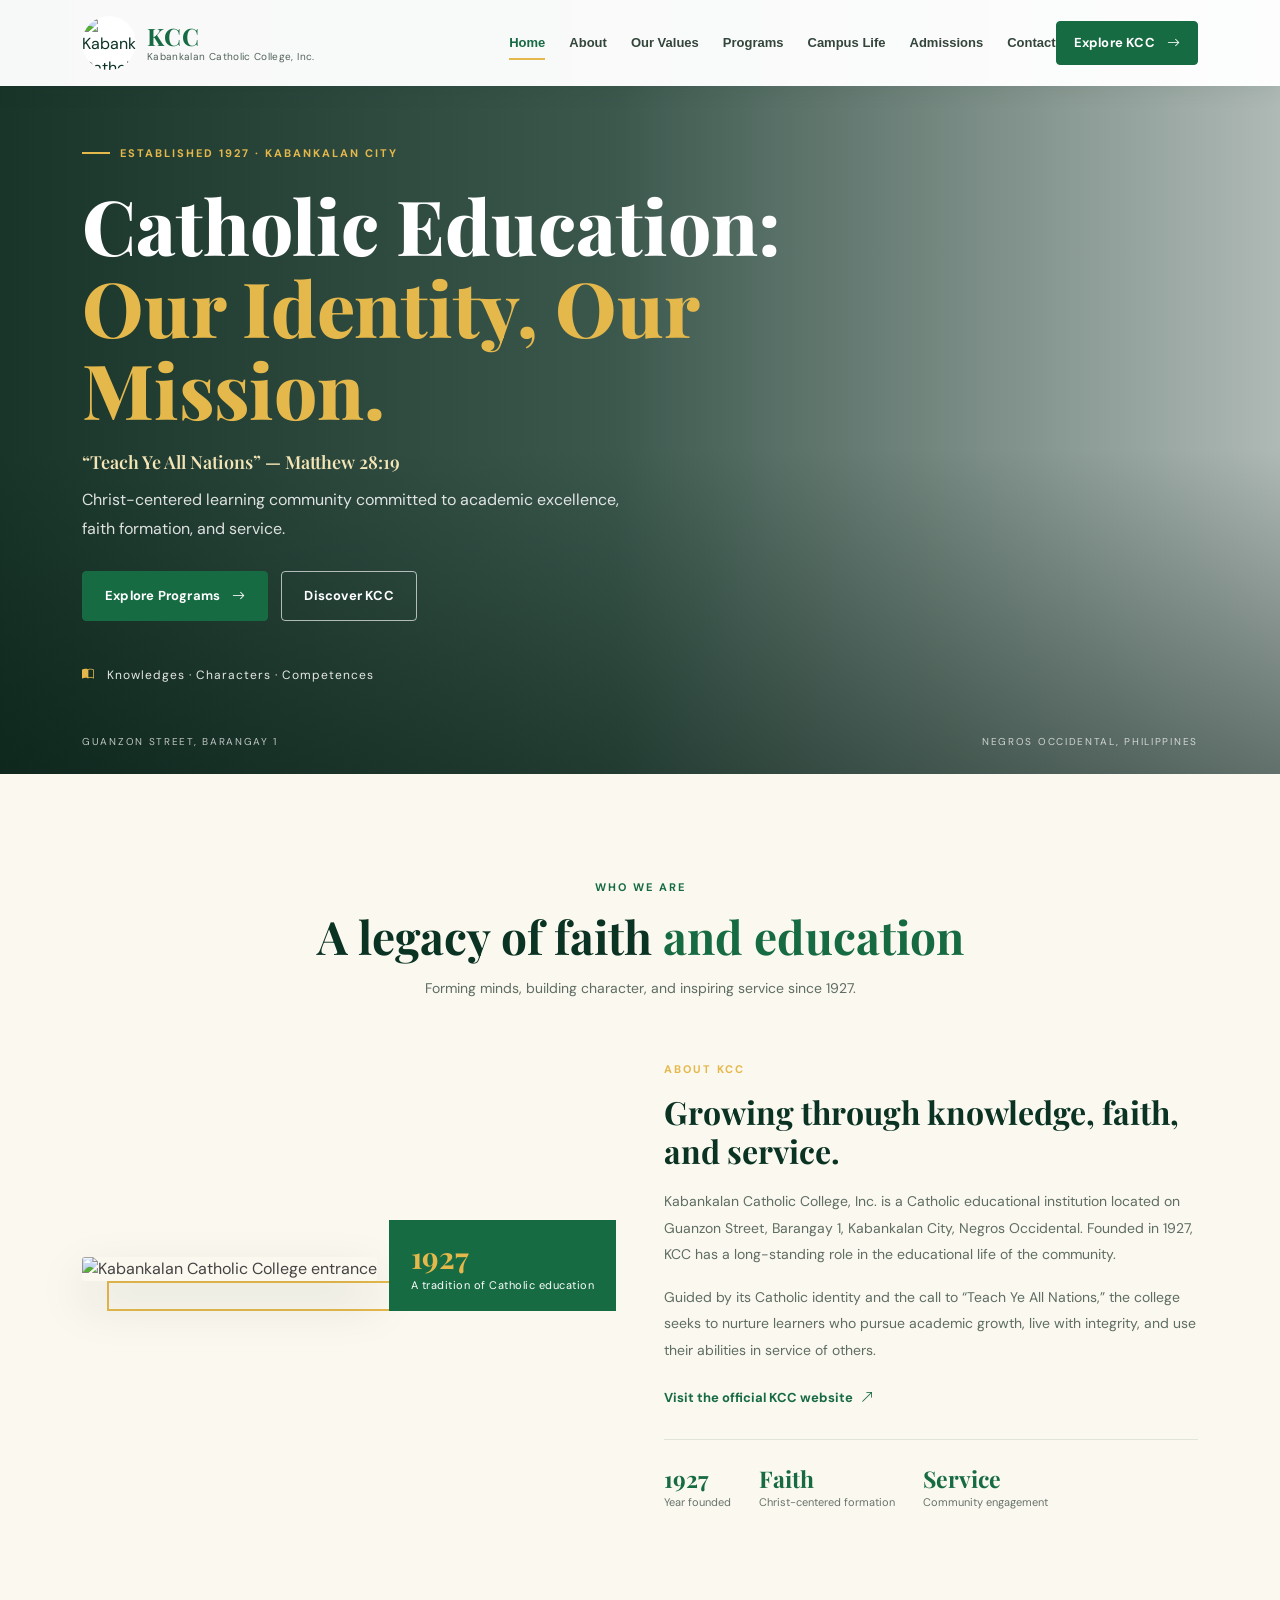
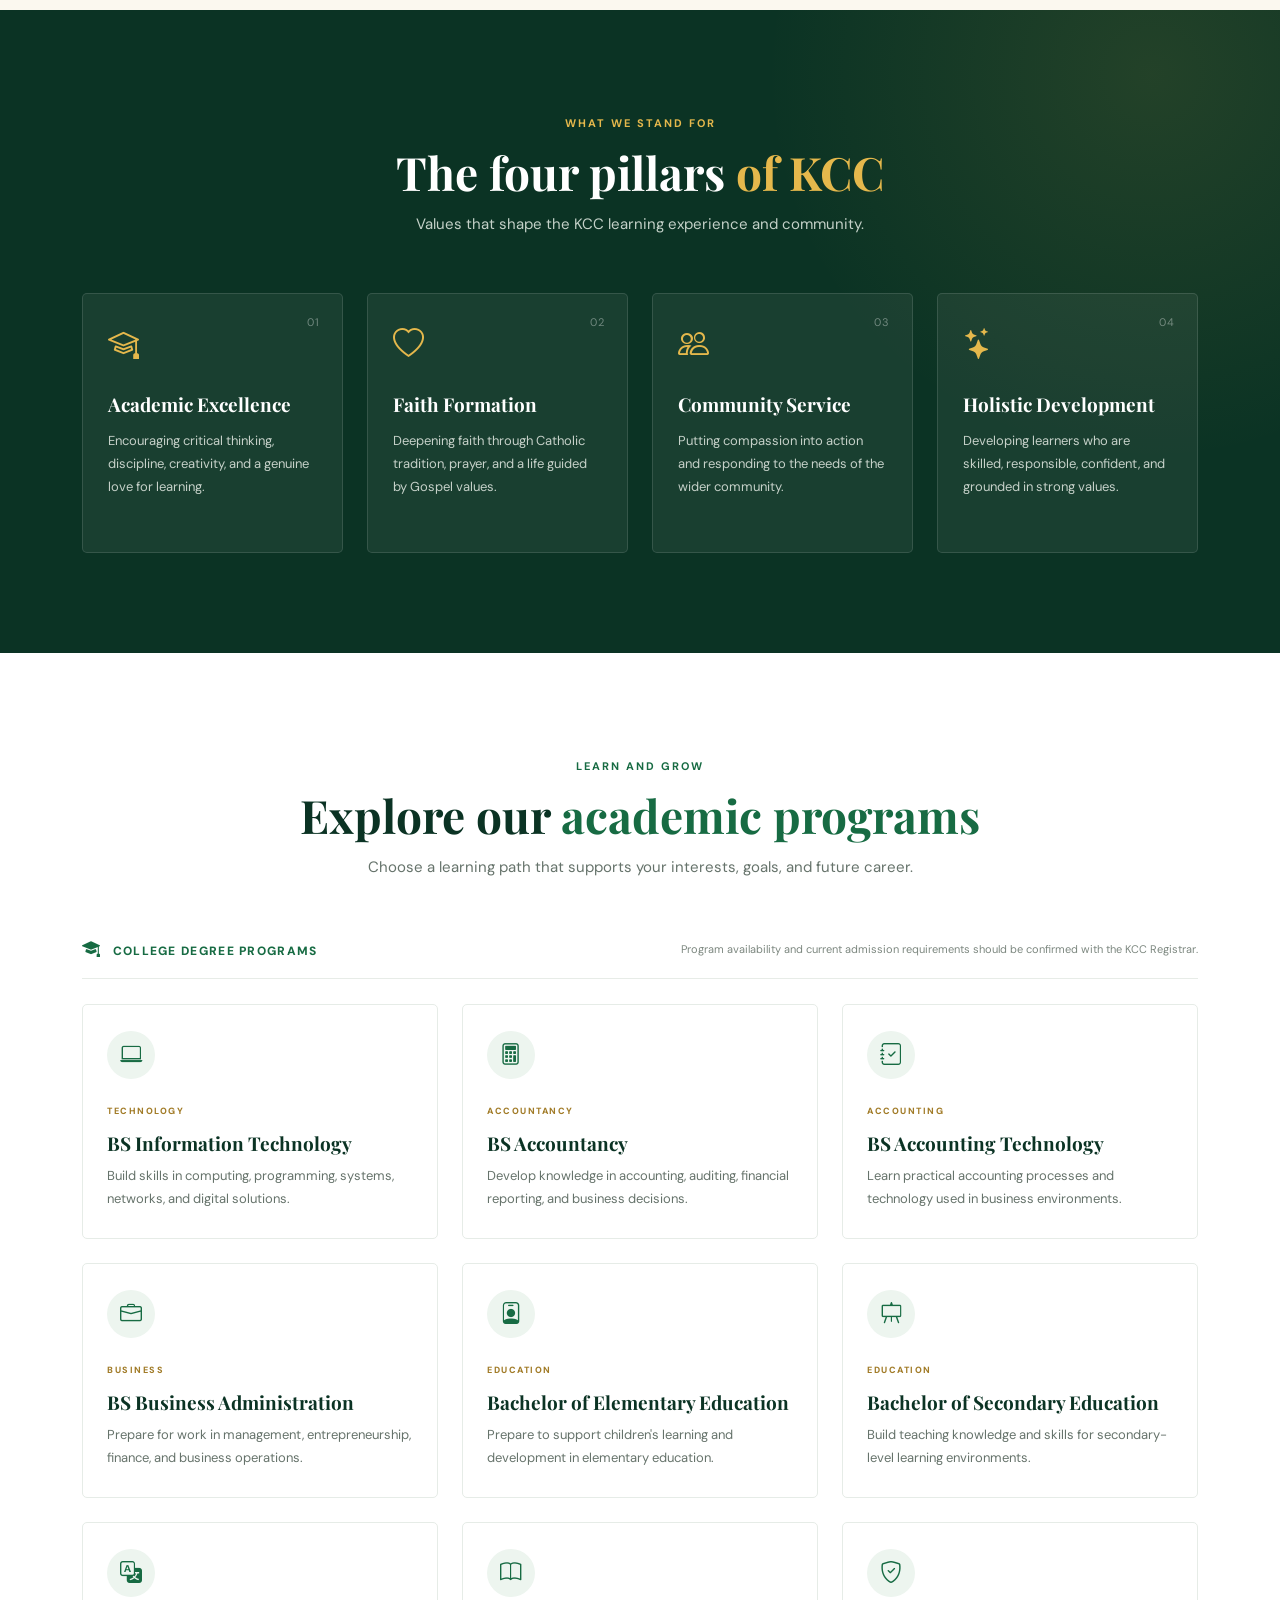
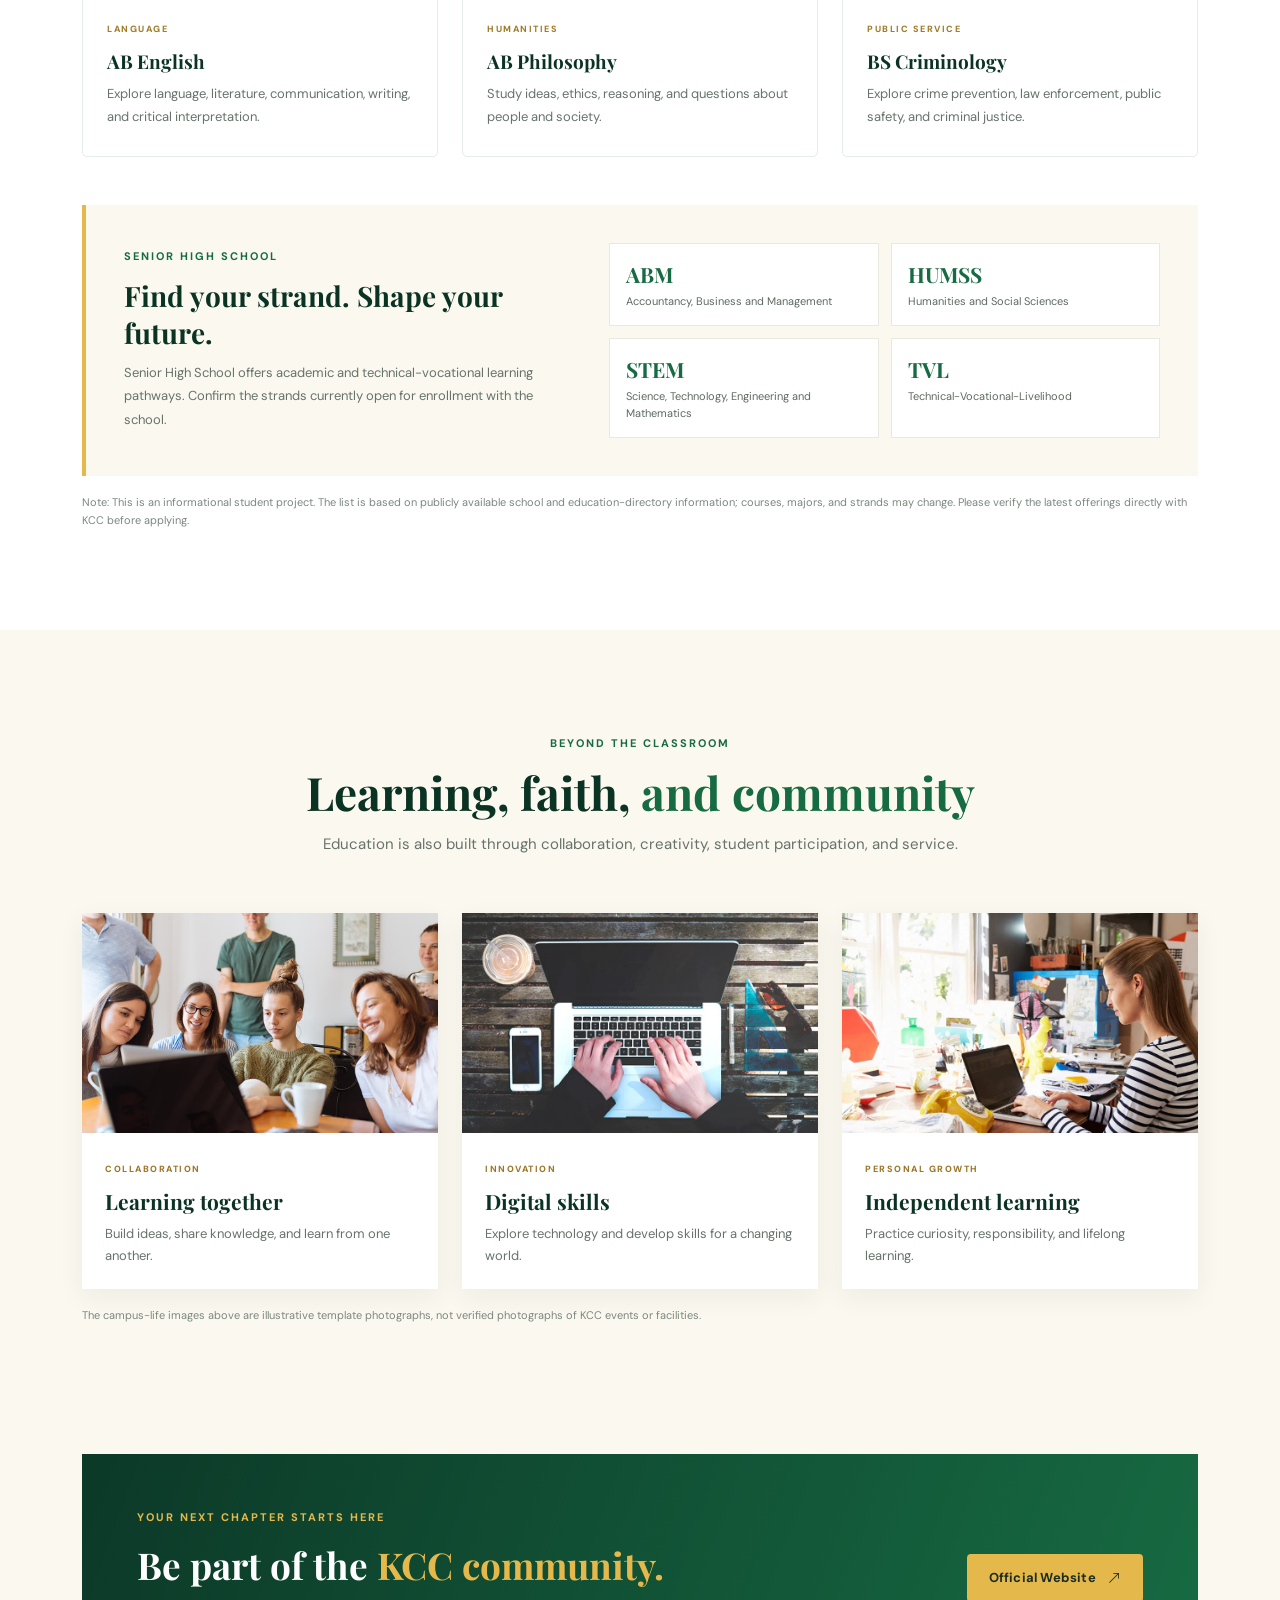
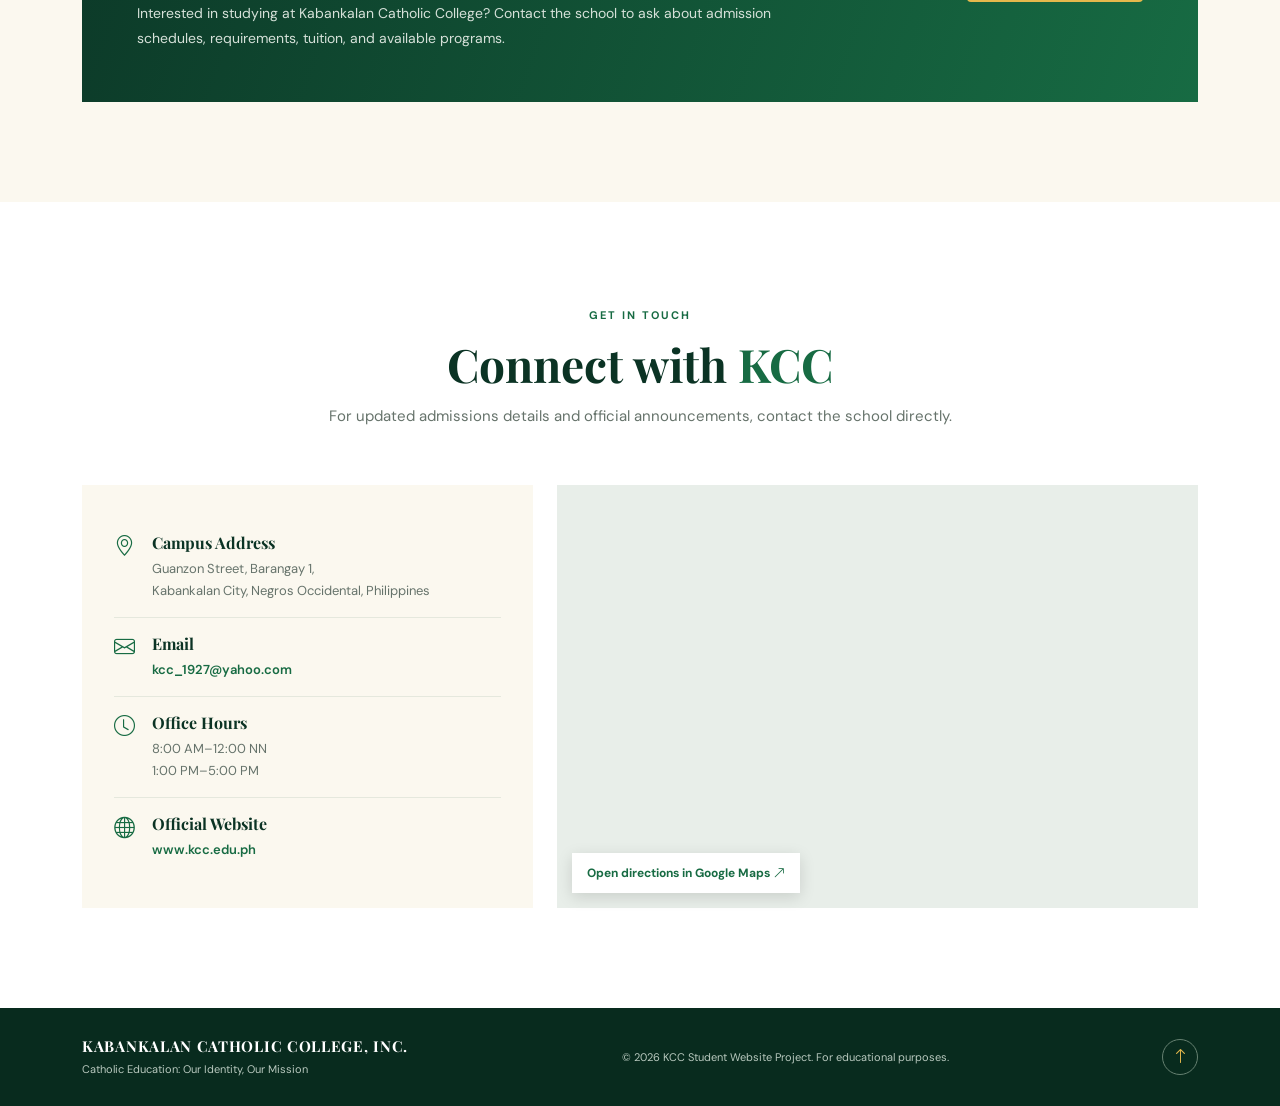
==== commit f192fecb: "Updated" ====
--- a/index.html
+++ b/index.html
@@ -50,7 +50,7 @@
       <a href="#programs" class="btn-kcc">Explore Programs <i class="bi bi-arrow-right"></i></a>
       <a href="#about" class="btn-outline-kcc">Discover KCC</a>
     </div>
-    <div class="hero-note"><i class="bi bi-book-half"></i> Knowledges · Characters · Competence</div>
+    <div class="hero-note"><i class="bi bi-book-half"></i> Knowledges · Characters · Competences</div>
   </div>
   <div class="hero-bottom container">
     <span>GUANZON STREET, BARANGAY 1</span><span>NEGROS OCCIDENTAL, PHILIPPINES</span>
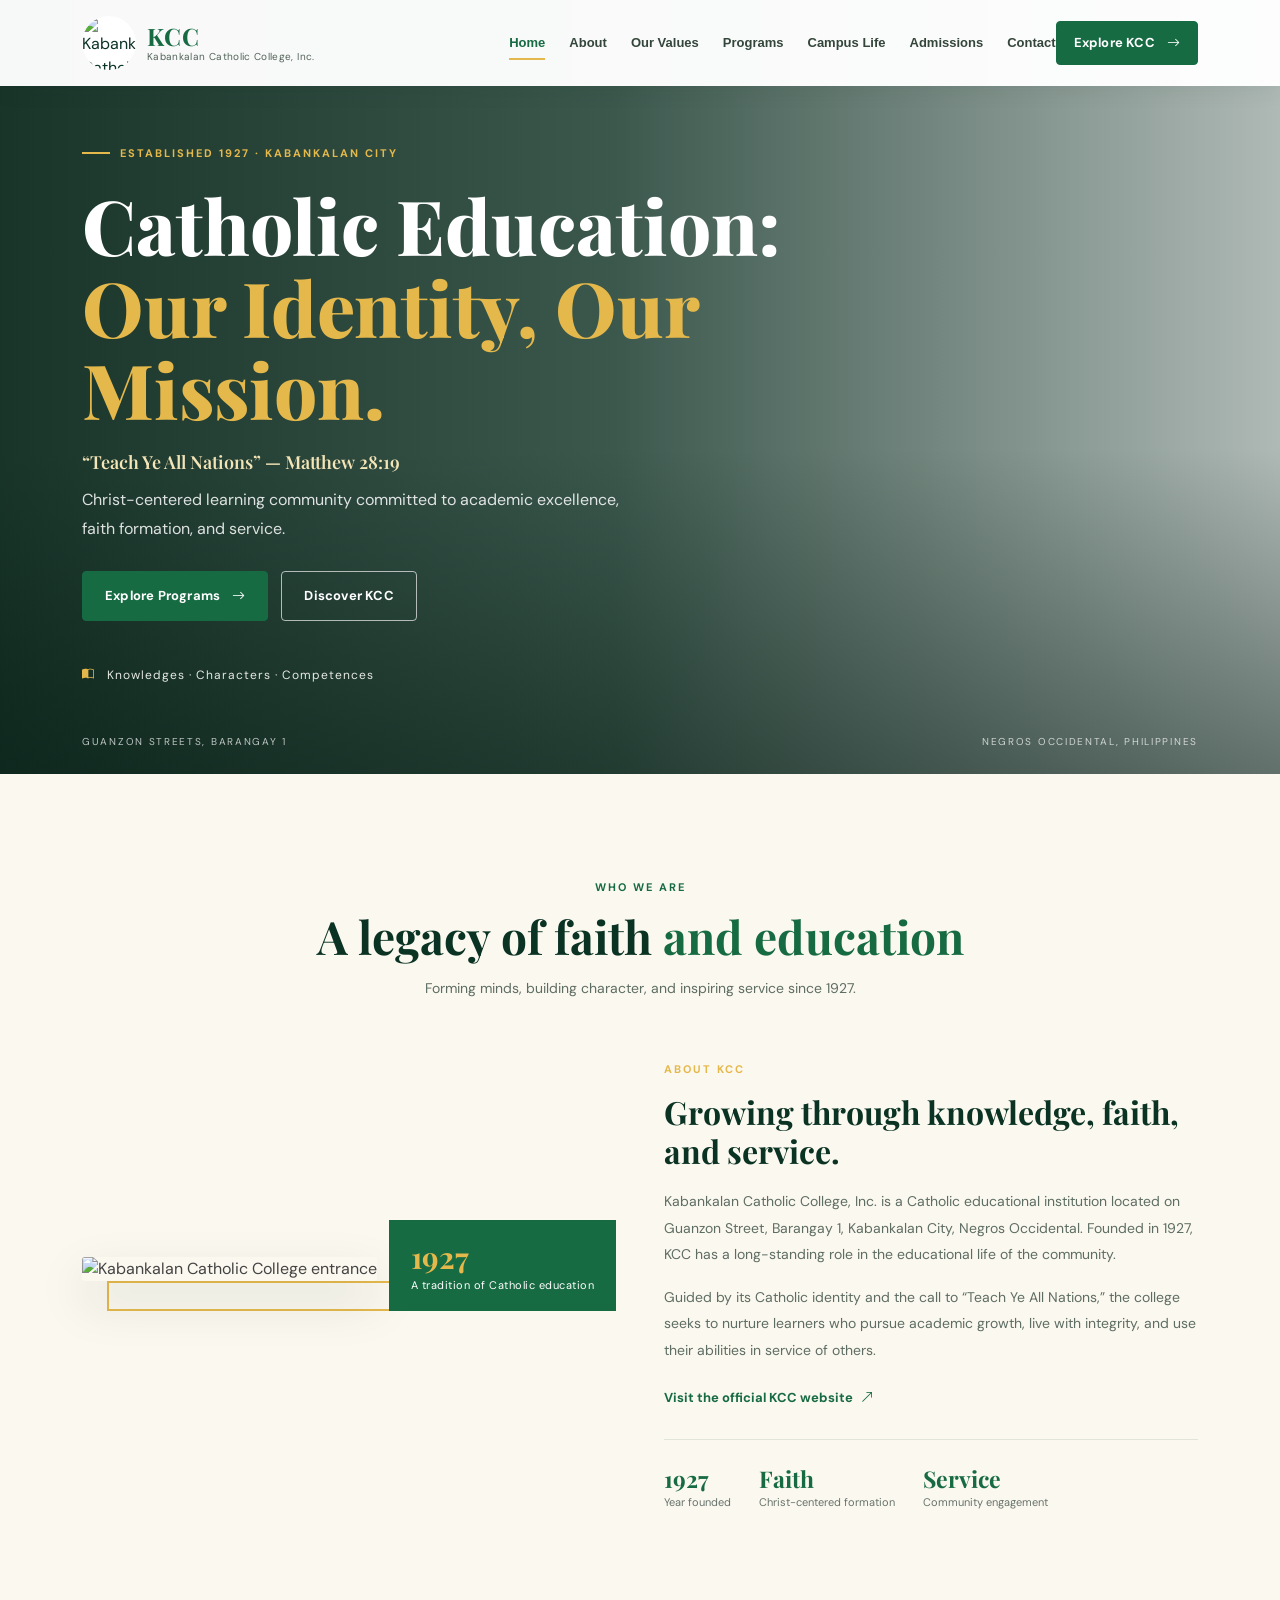
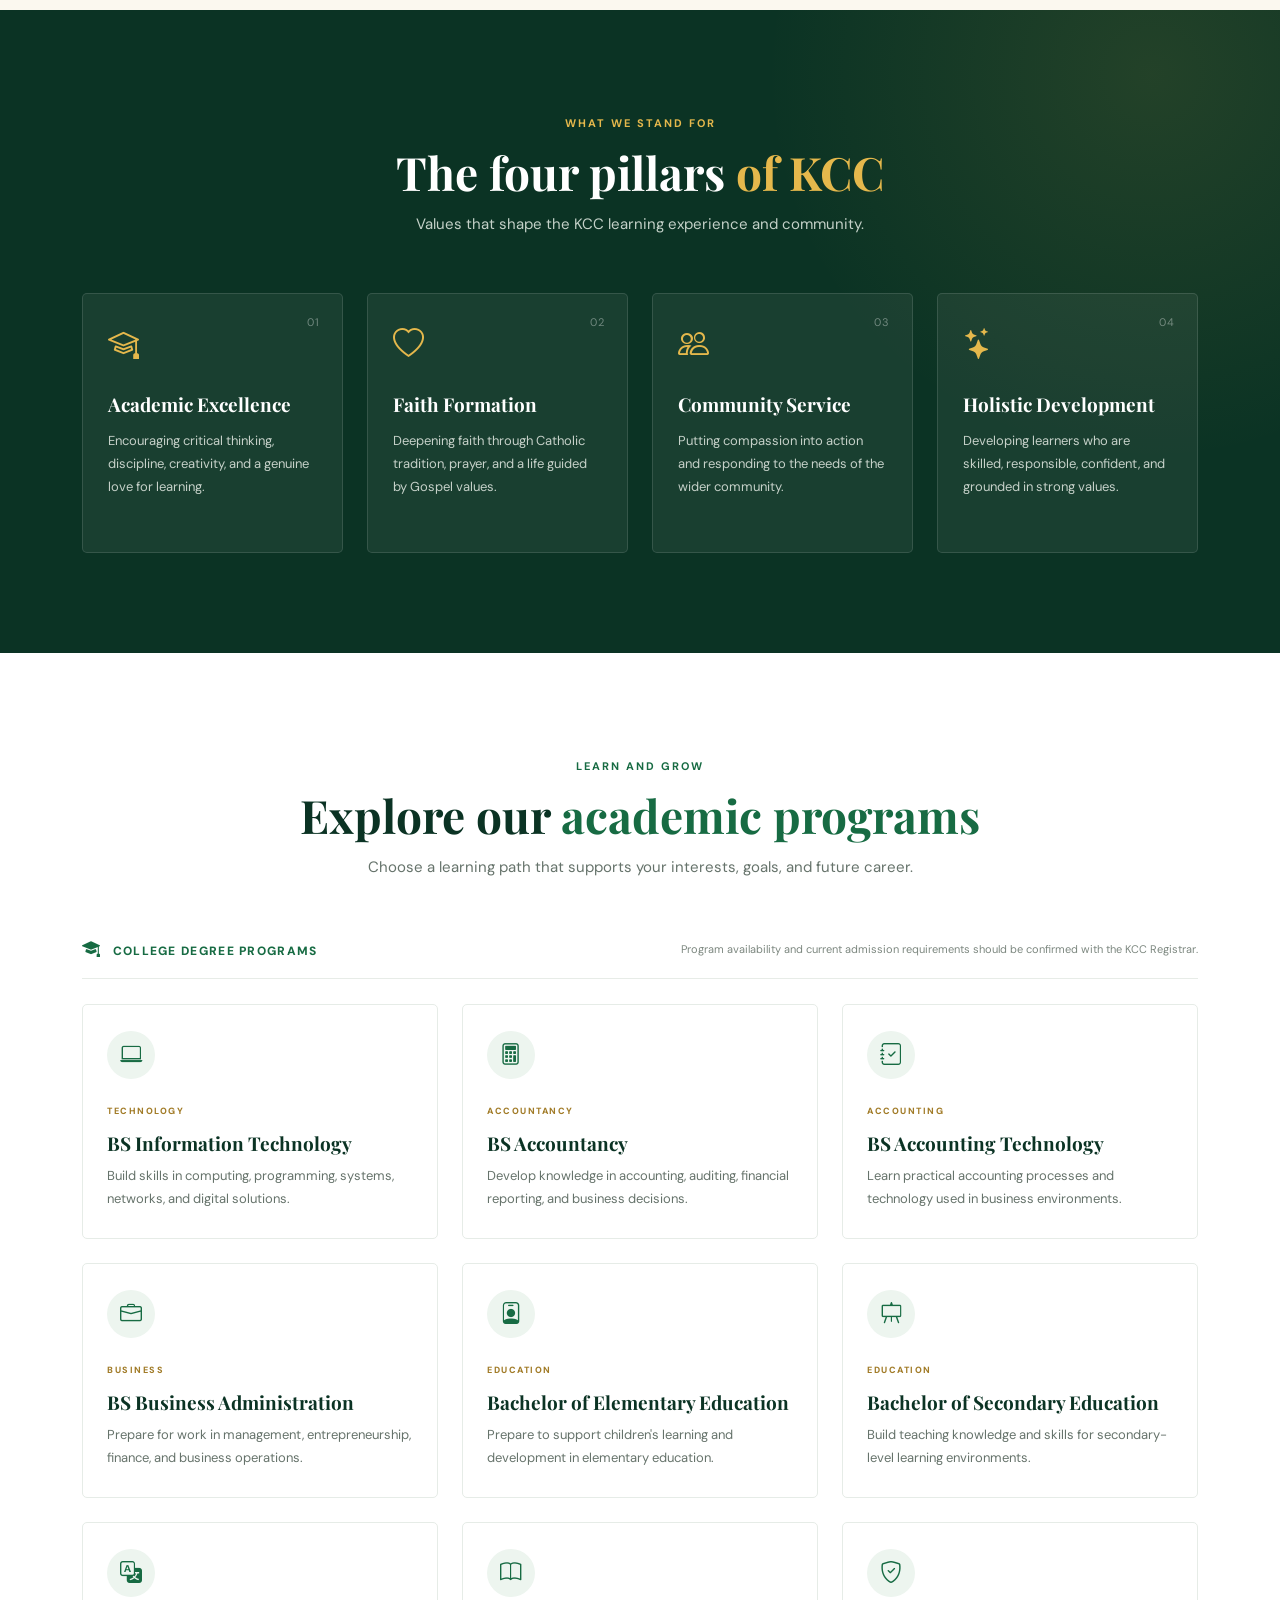
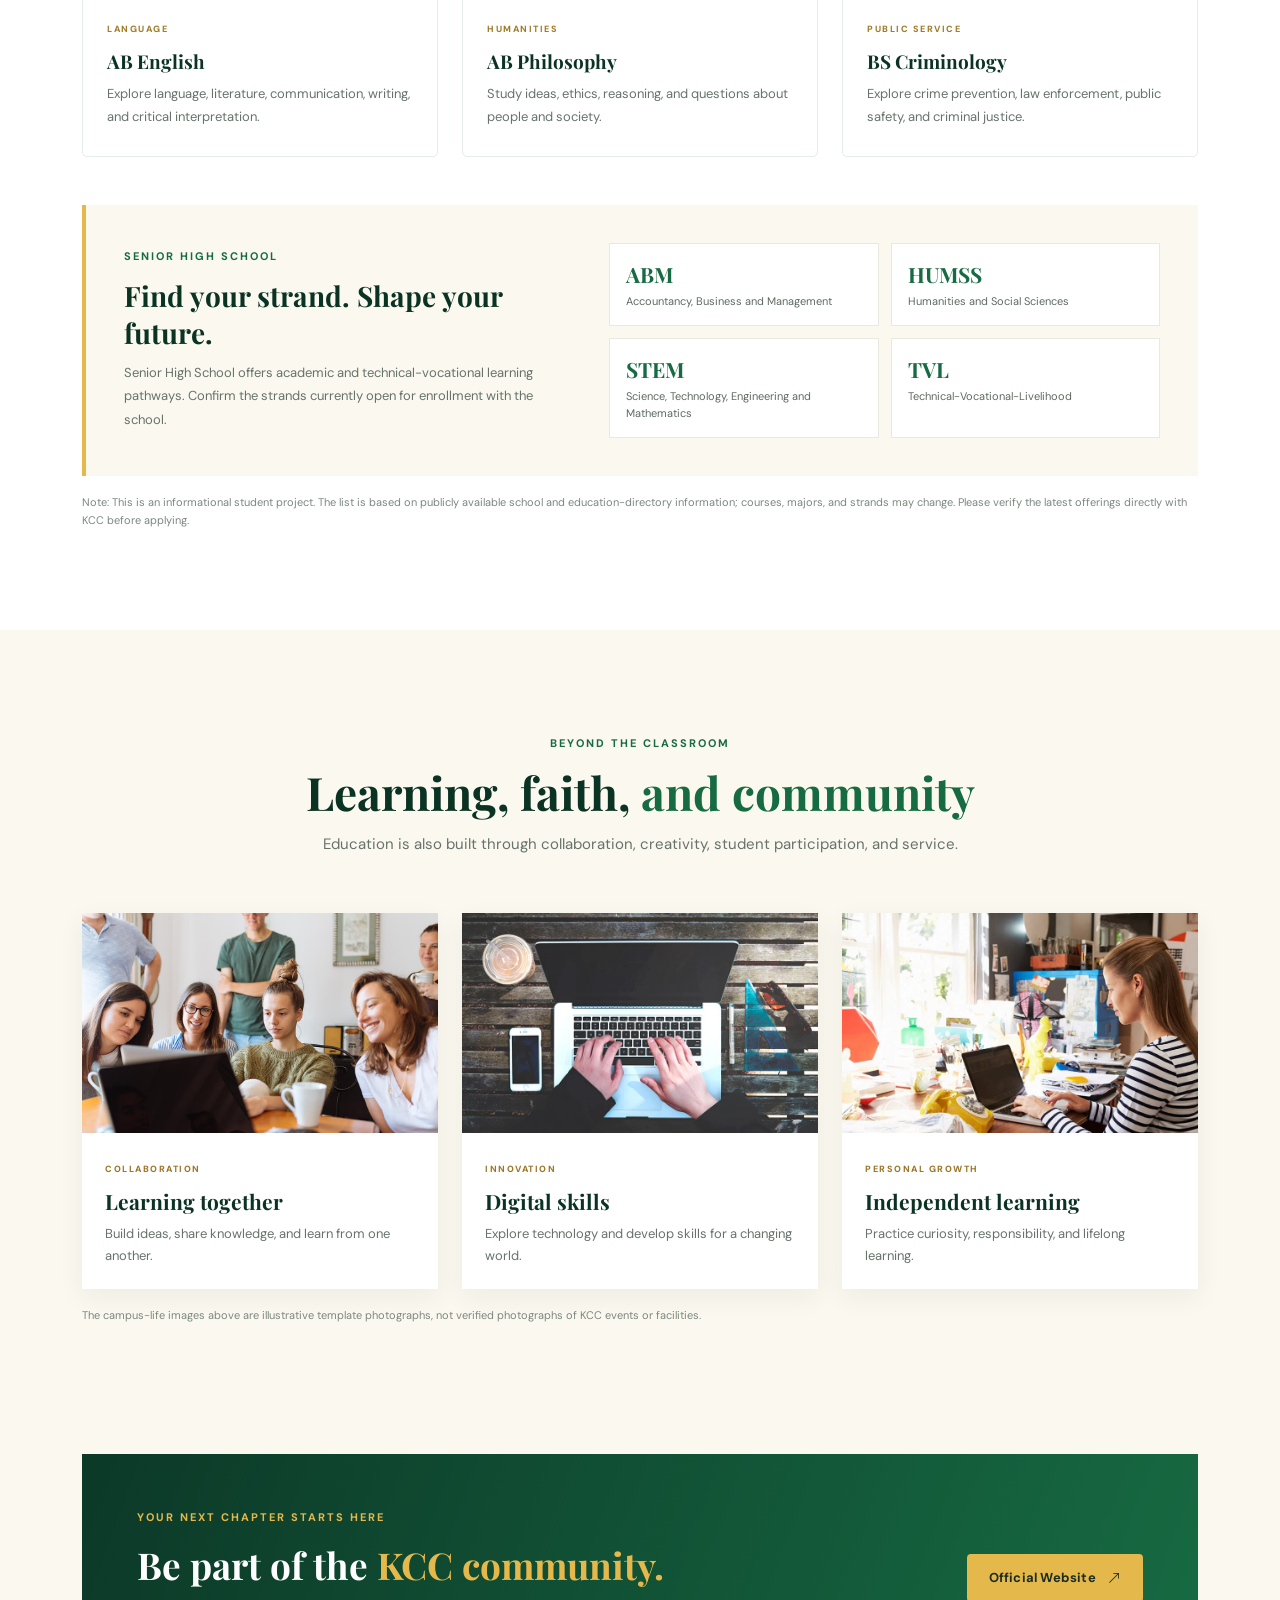
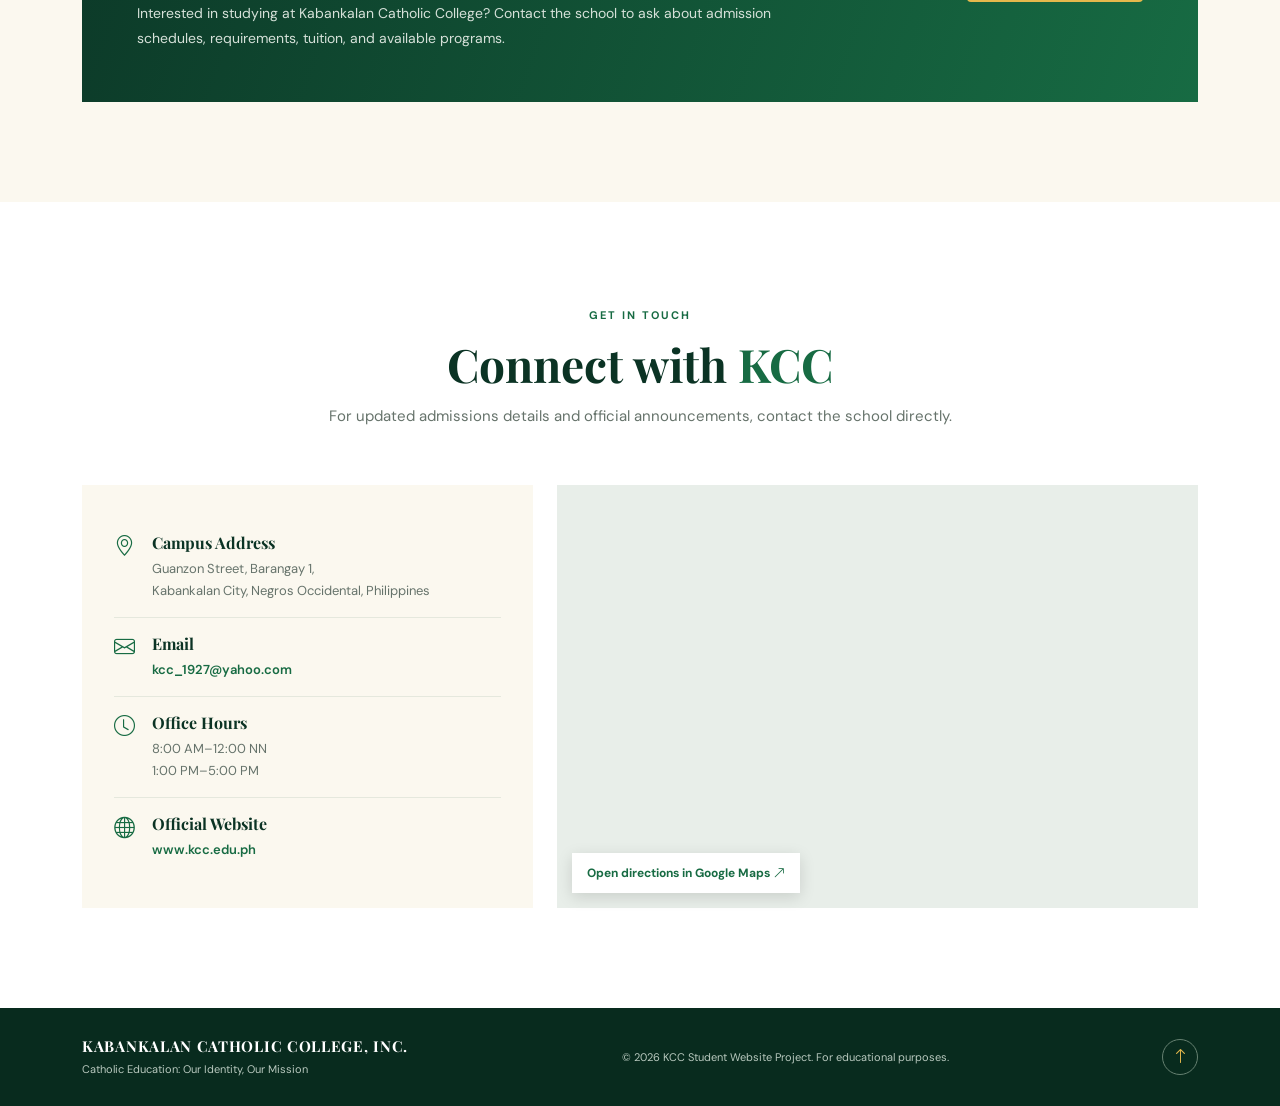
==== commit 982fc8ed: "Updated" ====
--- a/index.html
+++ b/index.html
@@ -53,7 +53,7 @@
     <div class="hero-note"><i class="bi bi-book-half"></i> Knowledges · Characters · Competences</div>
   </div>
   <div class="hero-bottom container">
-    <span>GUANZON STREET, BARANGAY 1</span><span>NEGROS OCCIDENTAL, PHILIPPINES</span>
+    <span>GUANZON STREETS, BARANGAY 1</span><span>NEGROS OCCIDENTAL, PHILIPPINES</span>
   </div>
 </section>
 
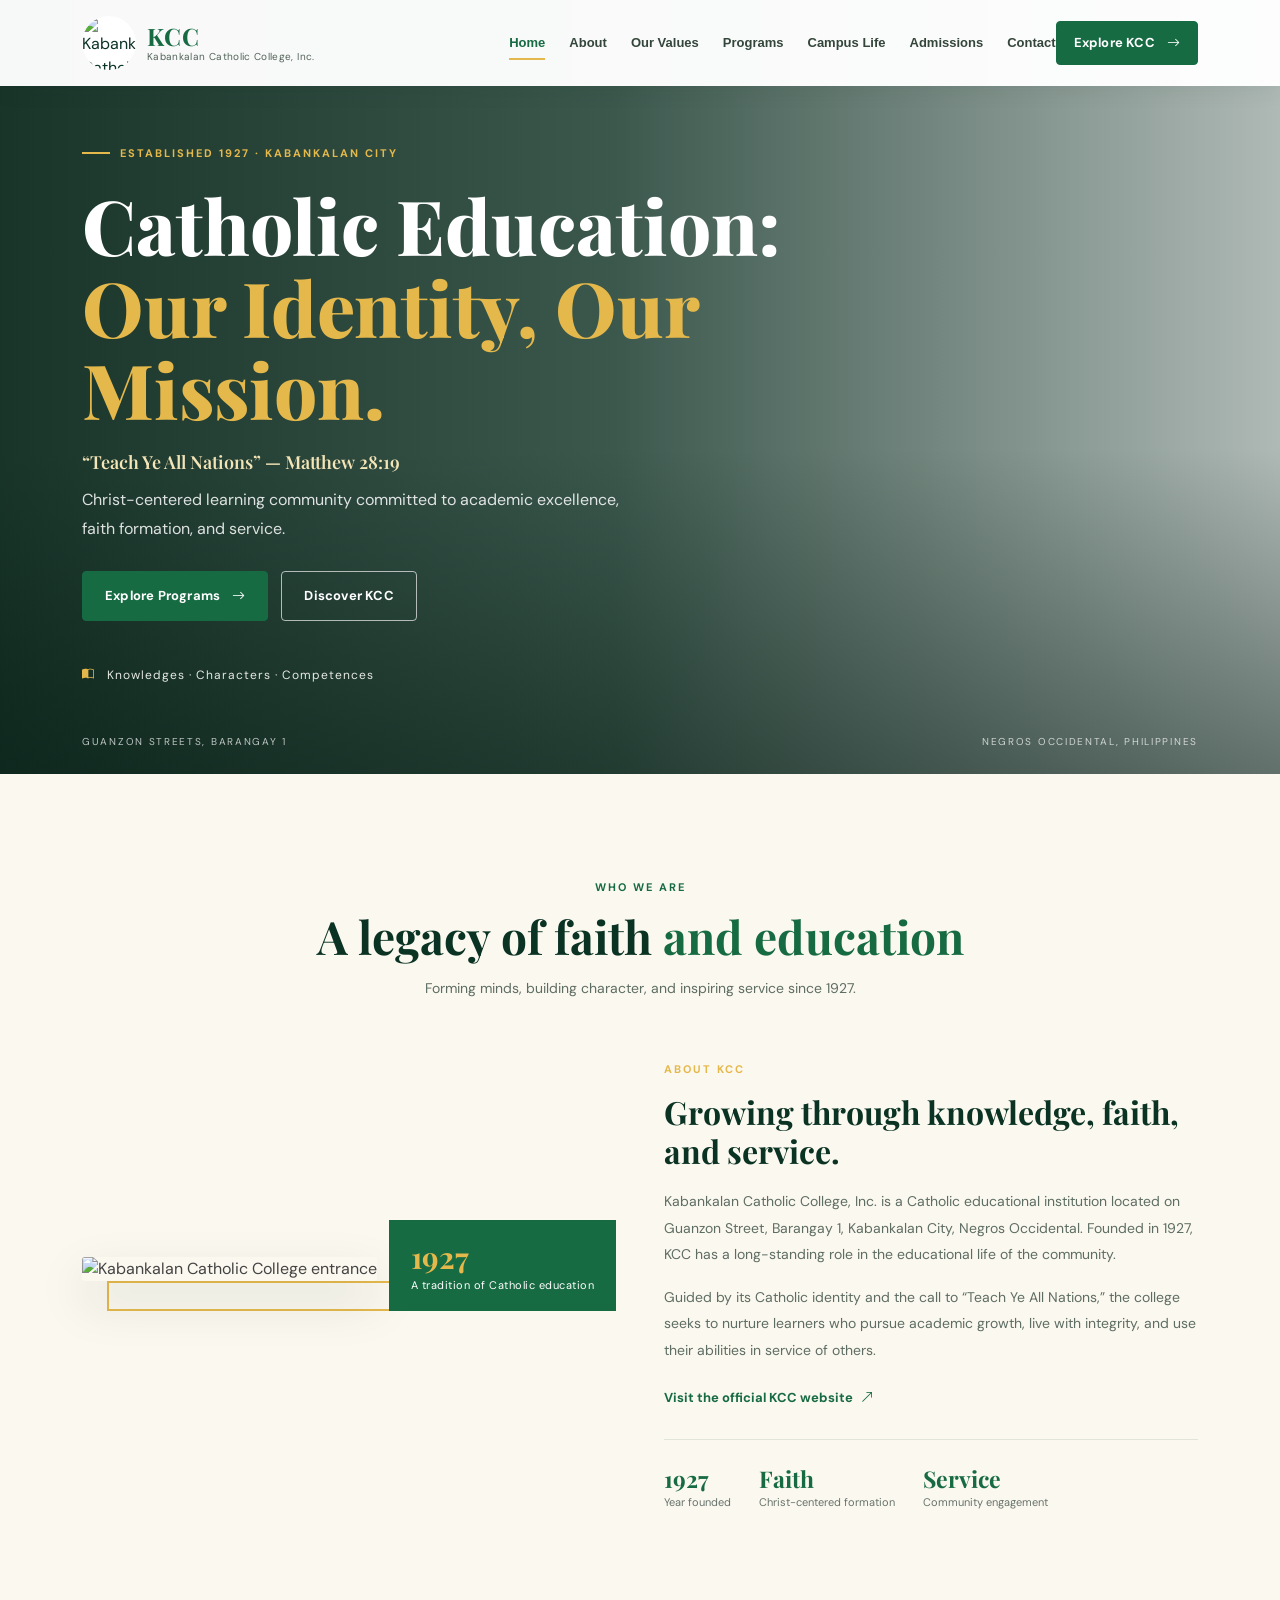
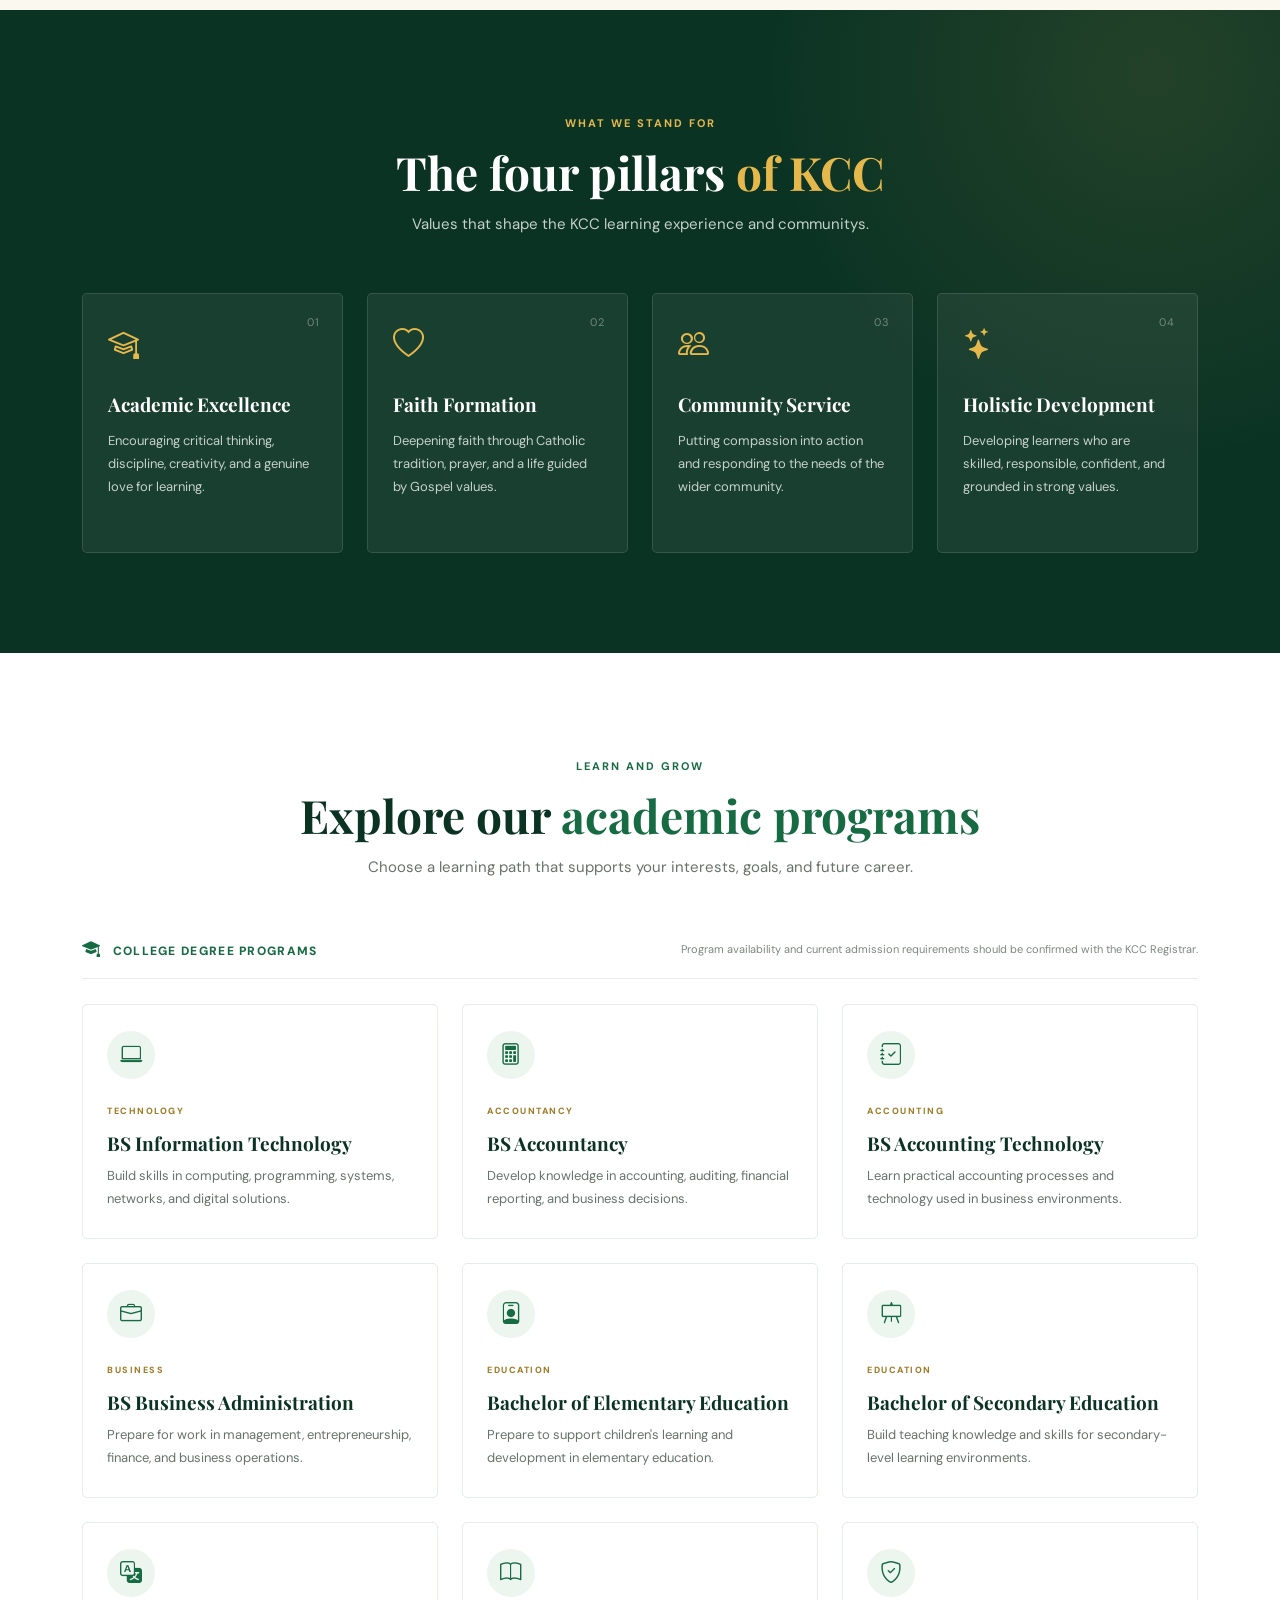
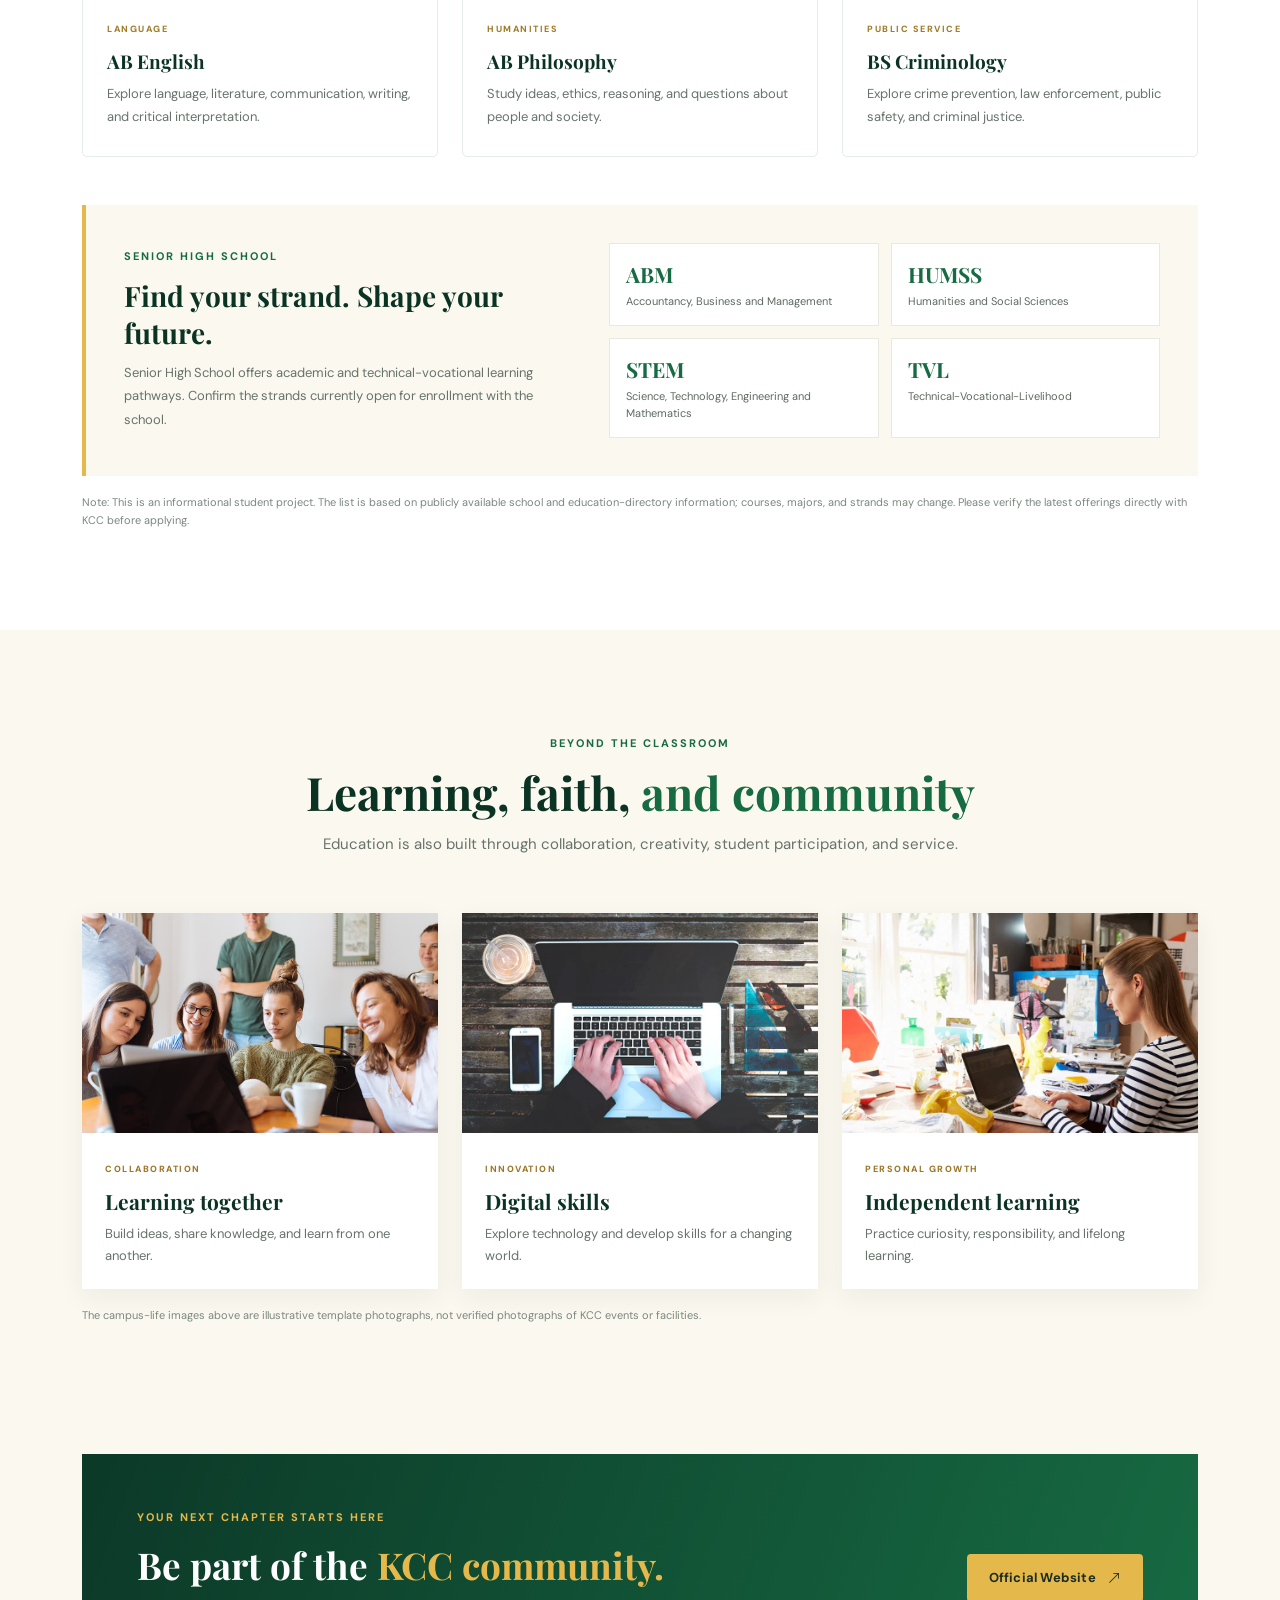
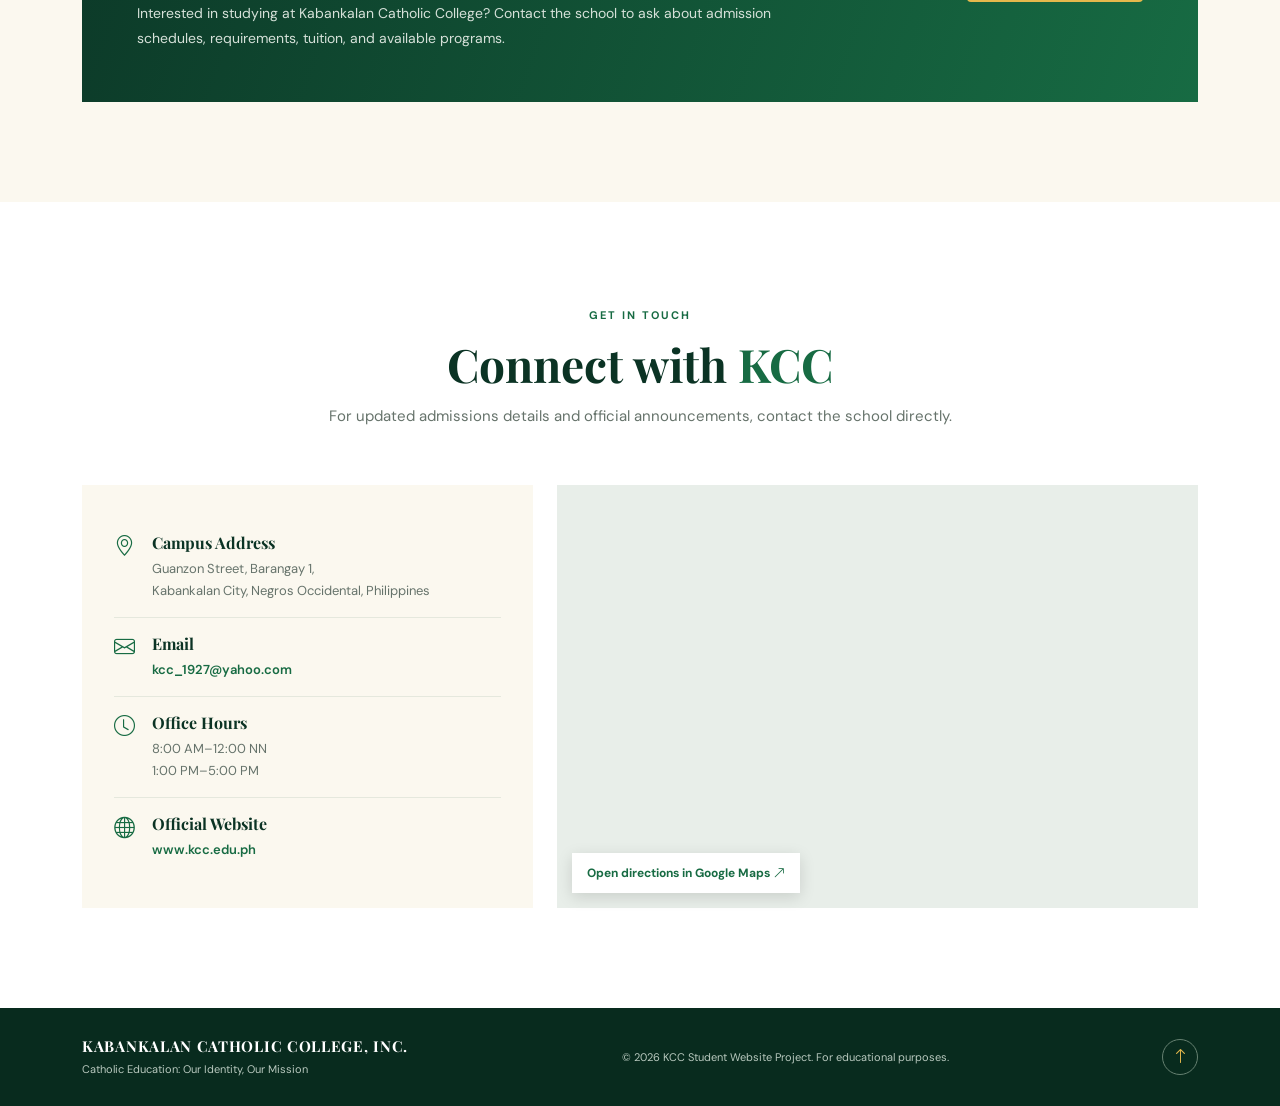
==== commit 6d14e1ae: "Updated" ====
--- a/index.html
+++ b/index.html
@@ -92,7 +92,7 @@
     <div class="section-heading light-heading" data-aos="fade-up">
       <span class="eyebrow">WHAT WE STAND FOR</span>
       <h2>The four pillars <em>of KCC</em></h2>
-      <p>Values that shape the KCC learning experience and community.</p>
+      <p>Values that shape the KCC learning experience and communitys.</p>
     </div>
     <div class="row g-4">
       <div class="col-md-6 col-lg-3" data-aos="fade-up">
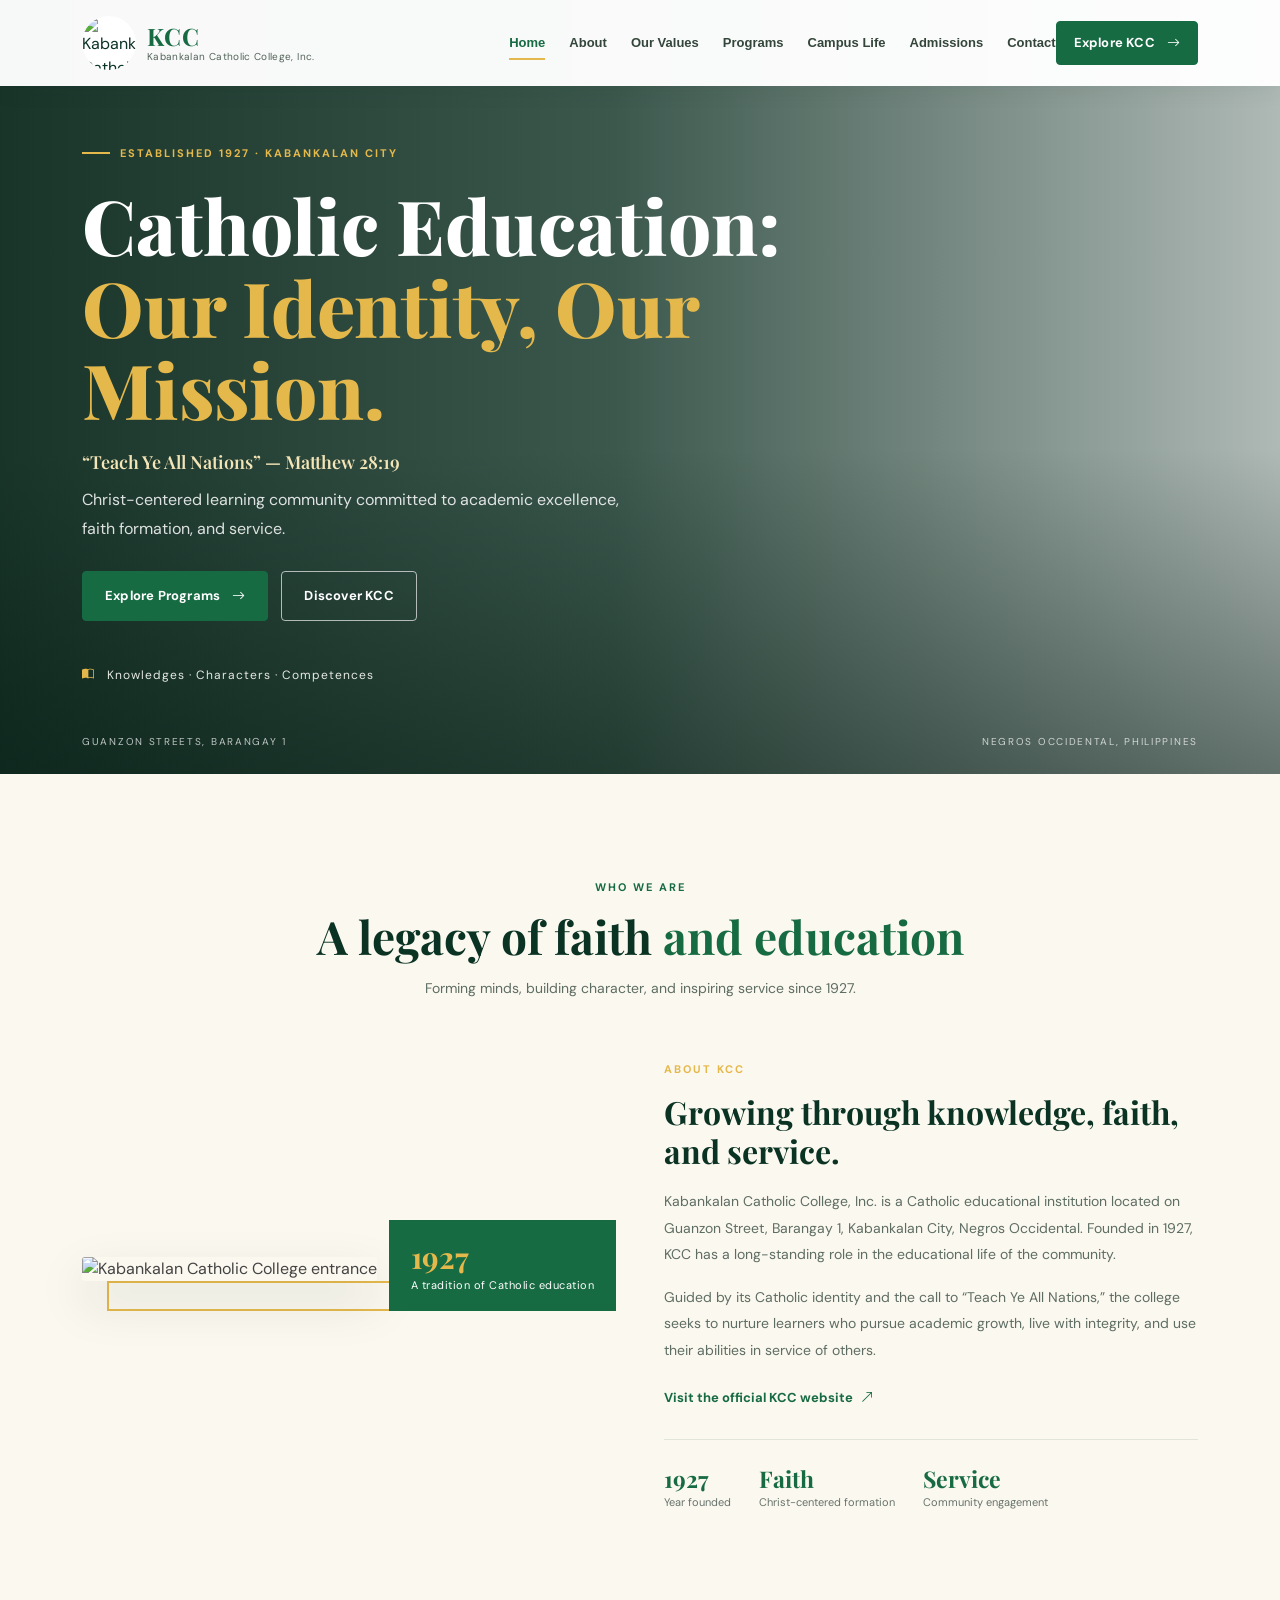
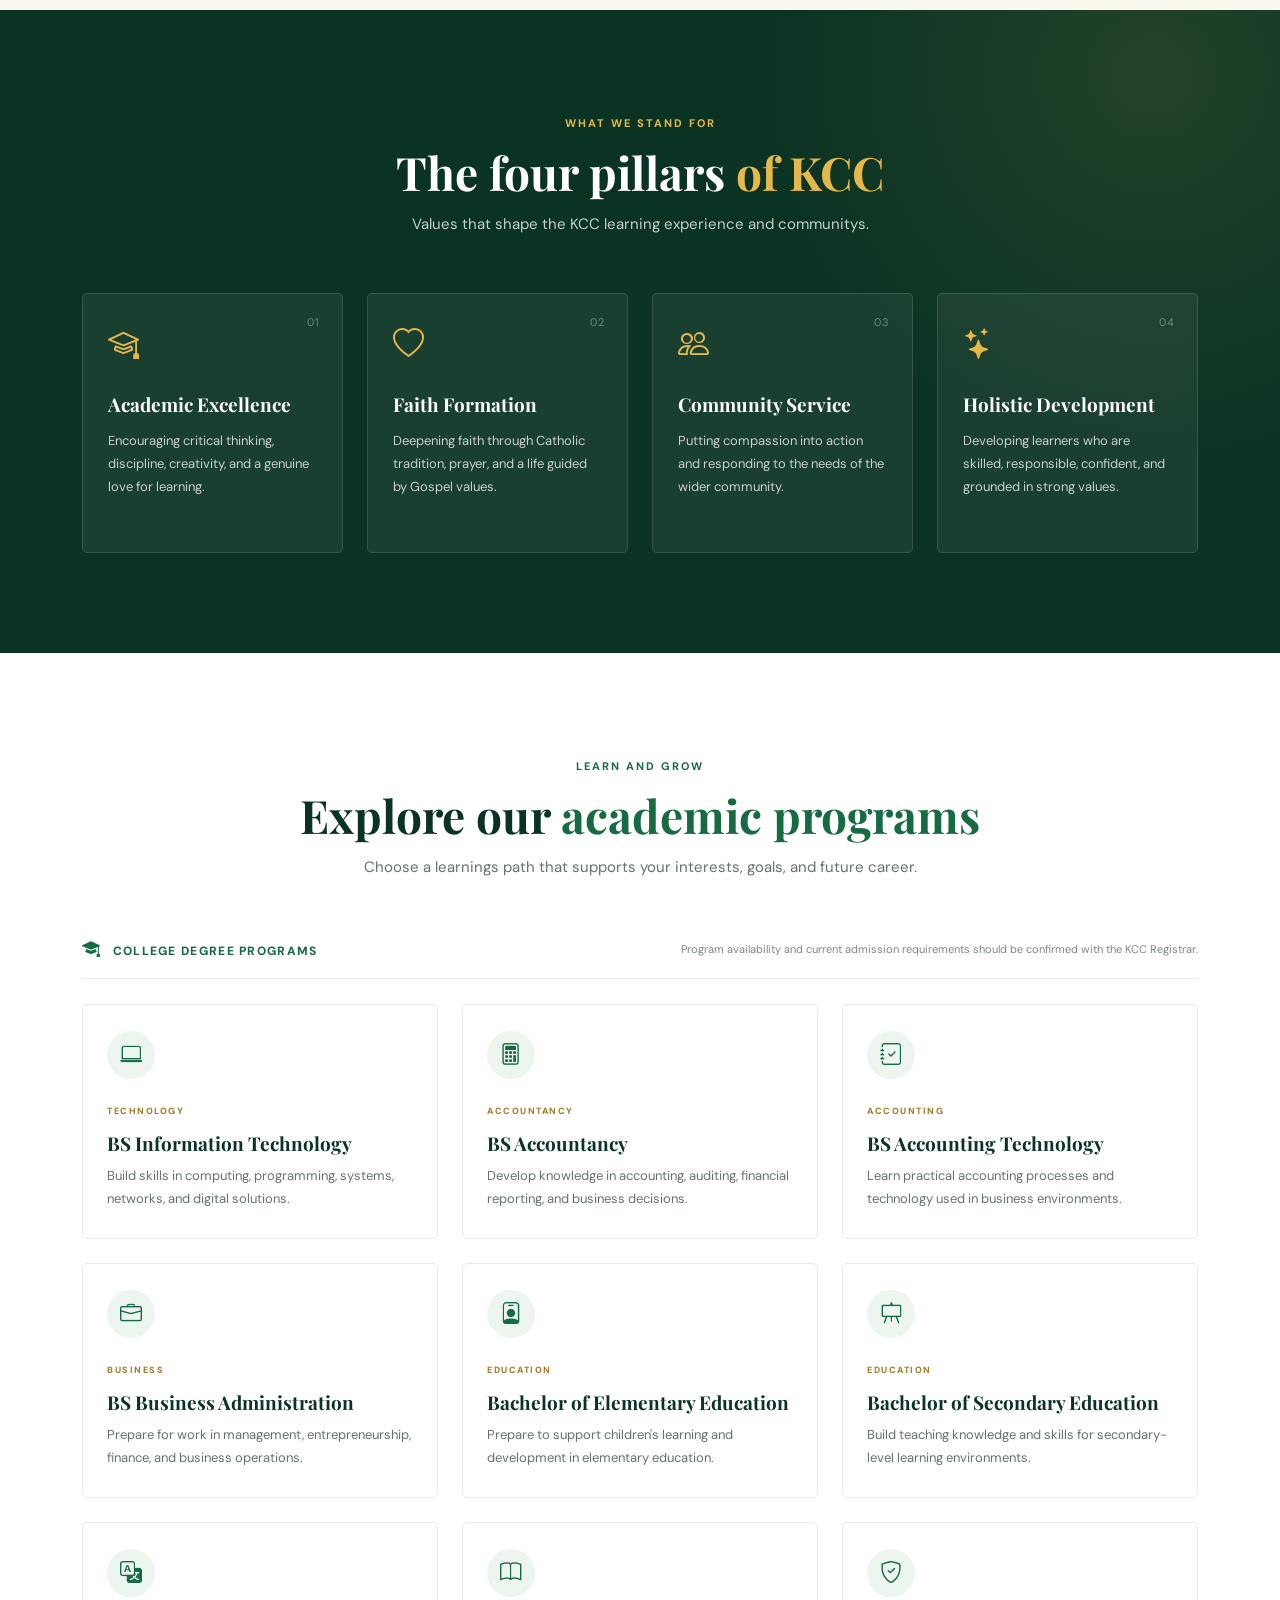
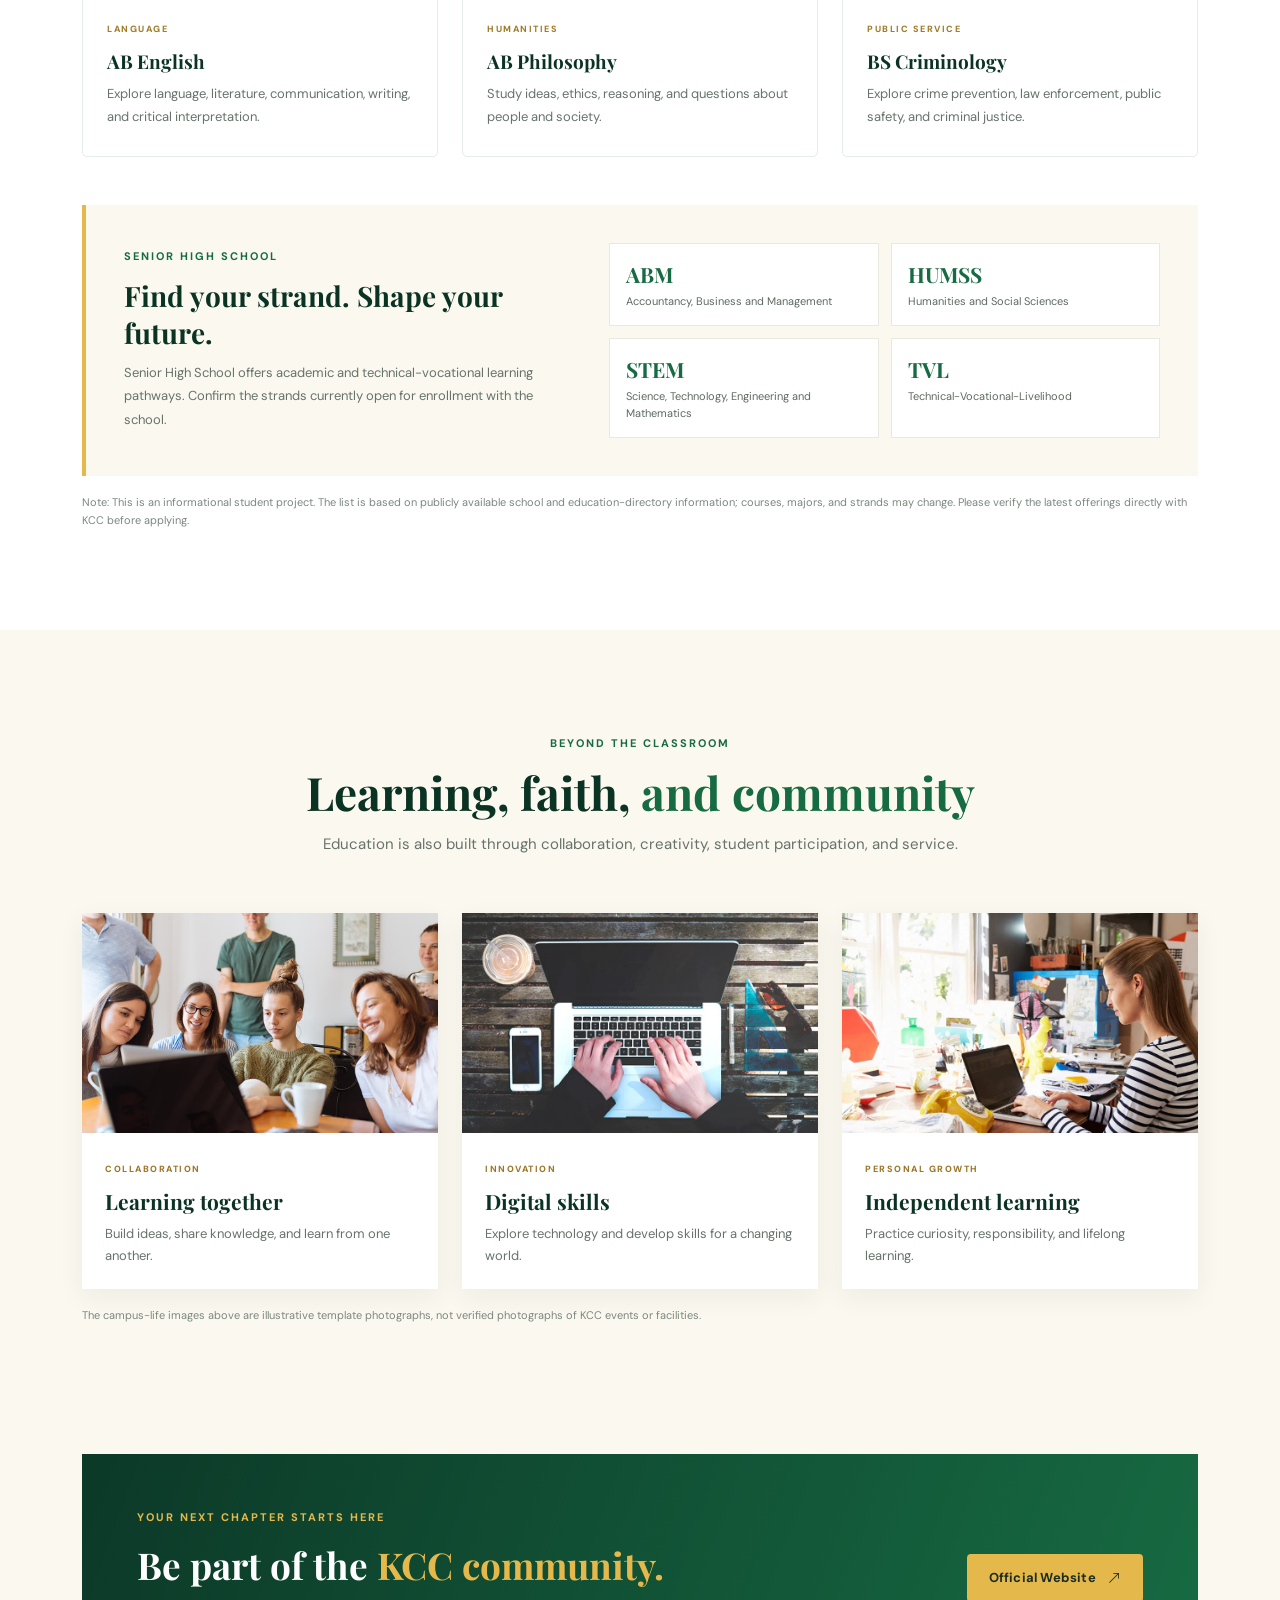
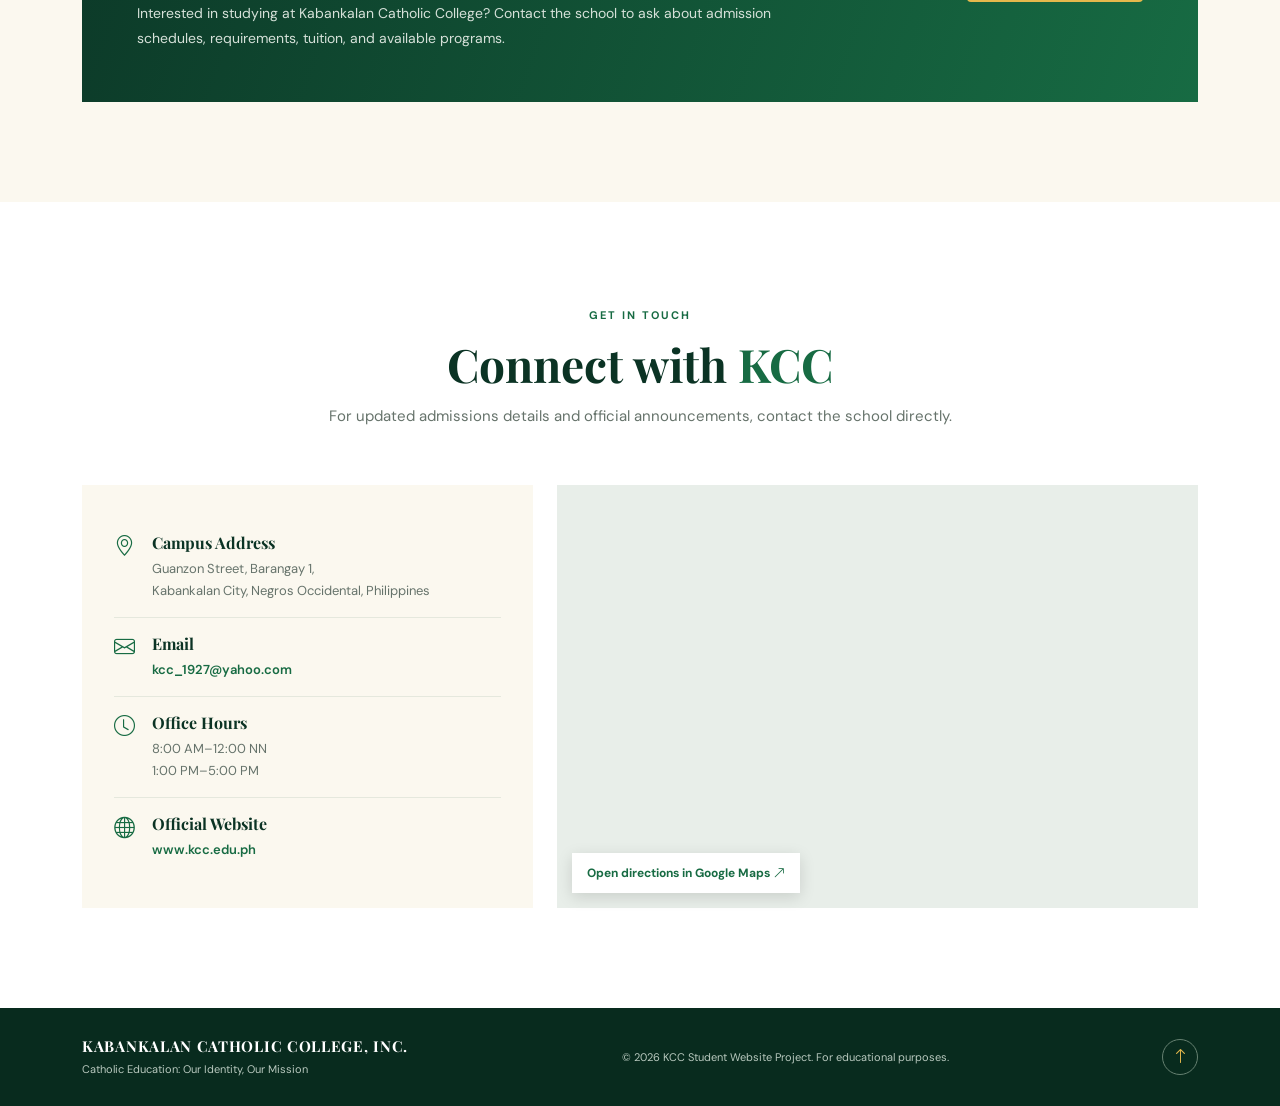
==== commit c2ac52d3: "Updated" ====
--- a/index.html
+++ b/index.html
@@ -116,7 +116,7 @@
     <div class="section-heading" data-aos="fade-up">
       <span class="eyebrow">LEARN AND GROW</span>
       <h2>Explore our <em>academic programs</em></h2>
-      <p>Choose a learning path that supports your interests, goals, and future career.</p>
+      <p>Choose a learnings path that supports your interests, goals, and future career.</p>
     </div>
     <div class="program-intro"><span><i class="bi bi-mortarboard-fill"></i> COLLEGE DEGREE PROGRAMS</span><small>Program availability and current admission requirements should be confirmed with the KCC Registrar.</small></div>
     <div class="row g-4">
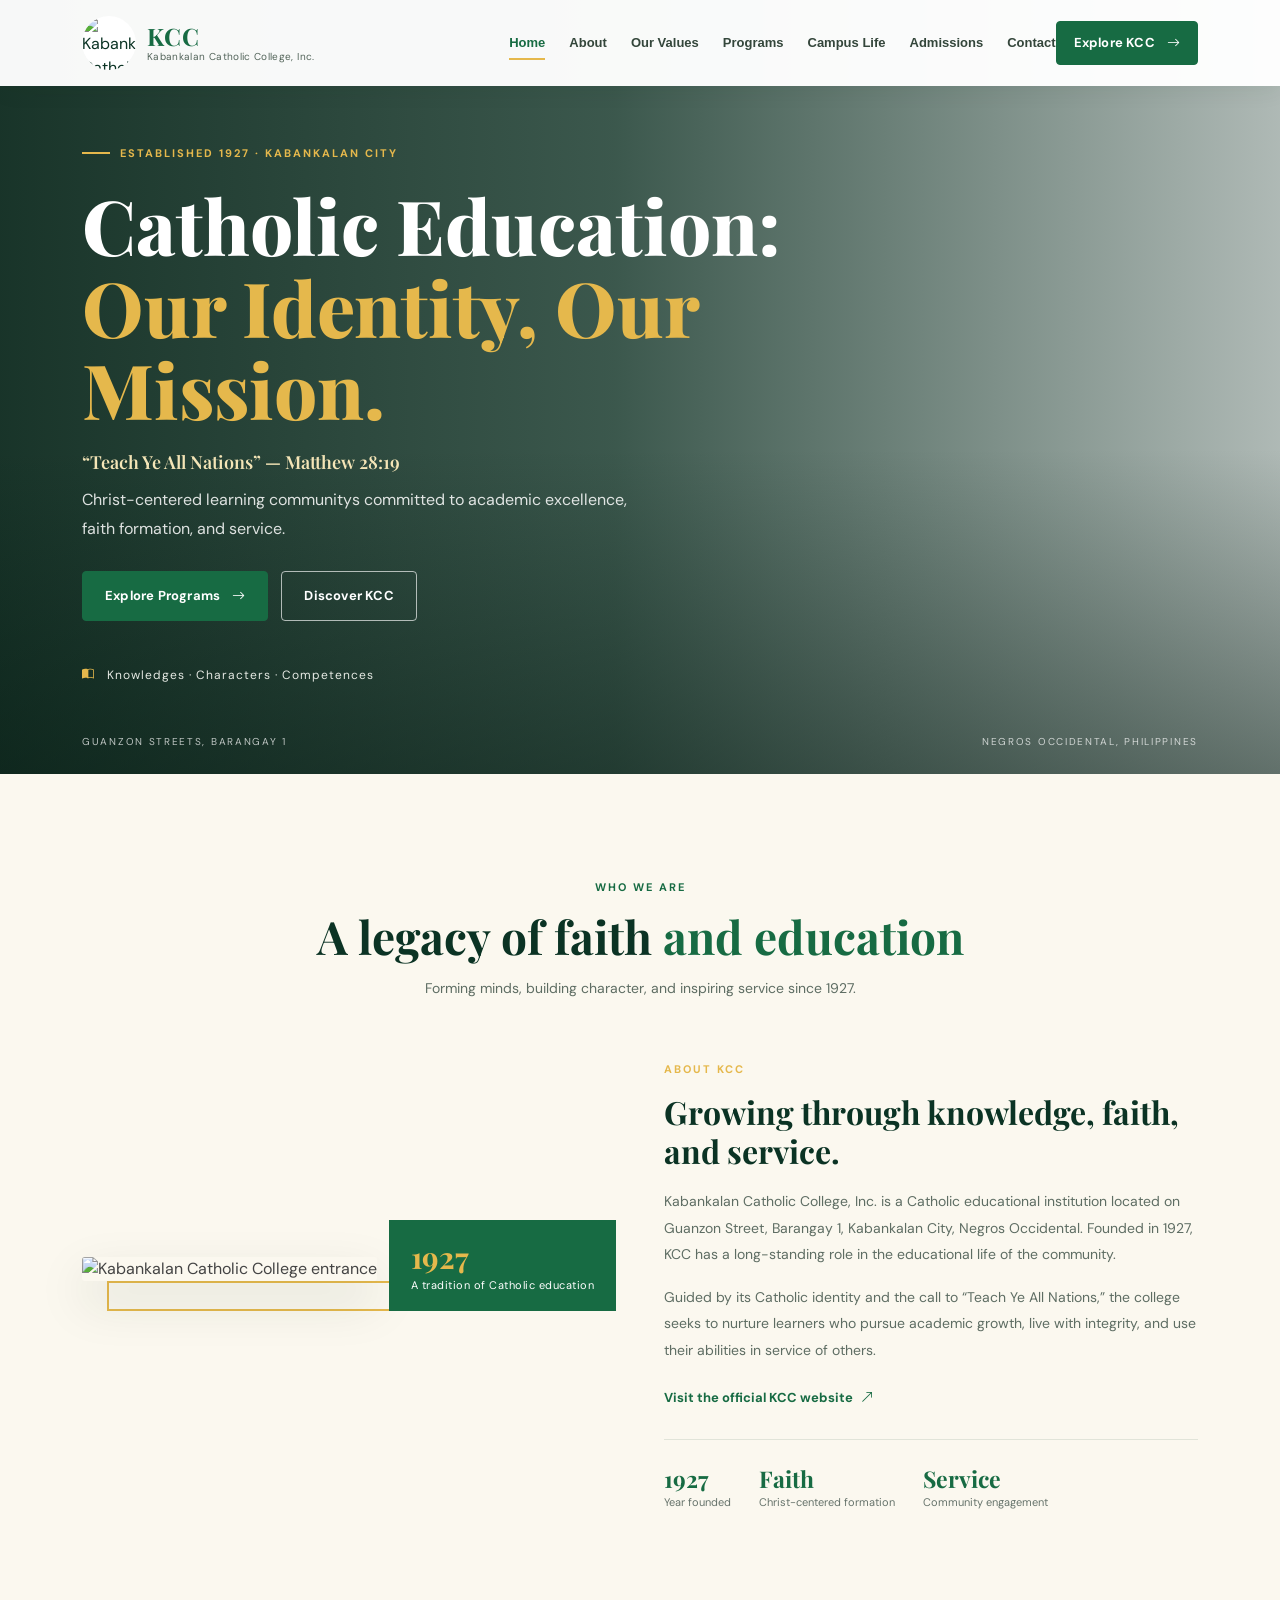
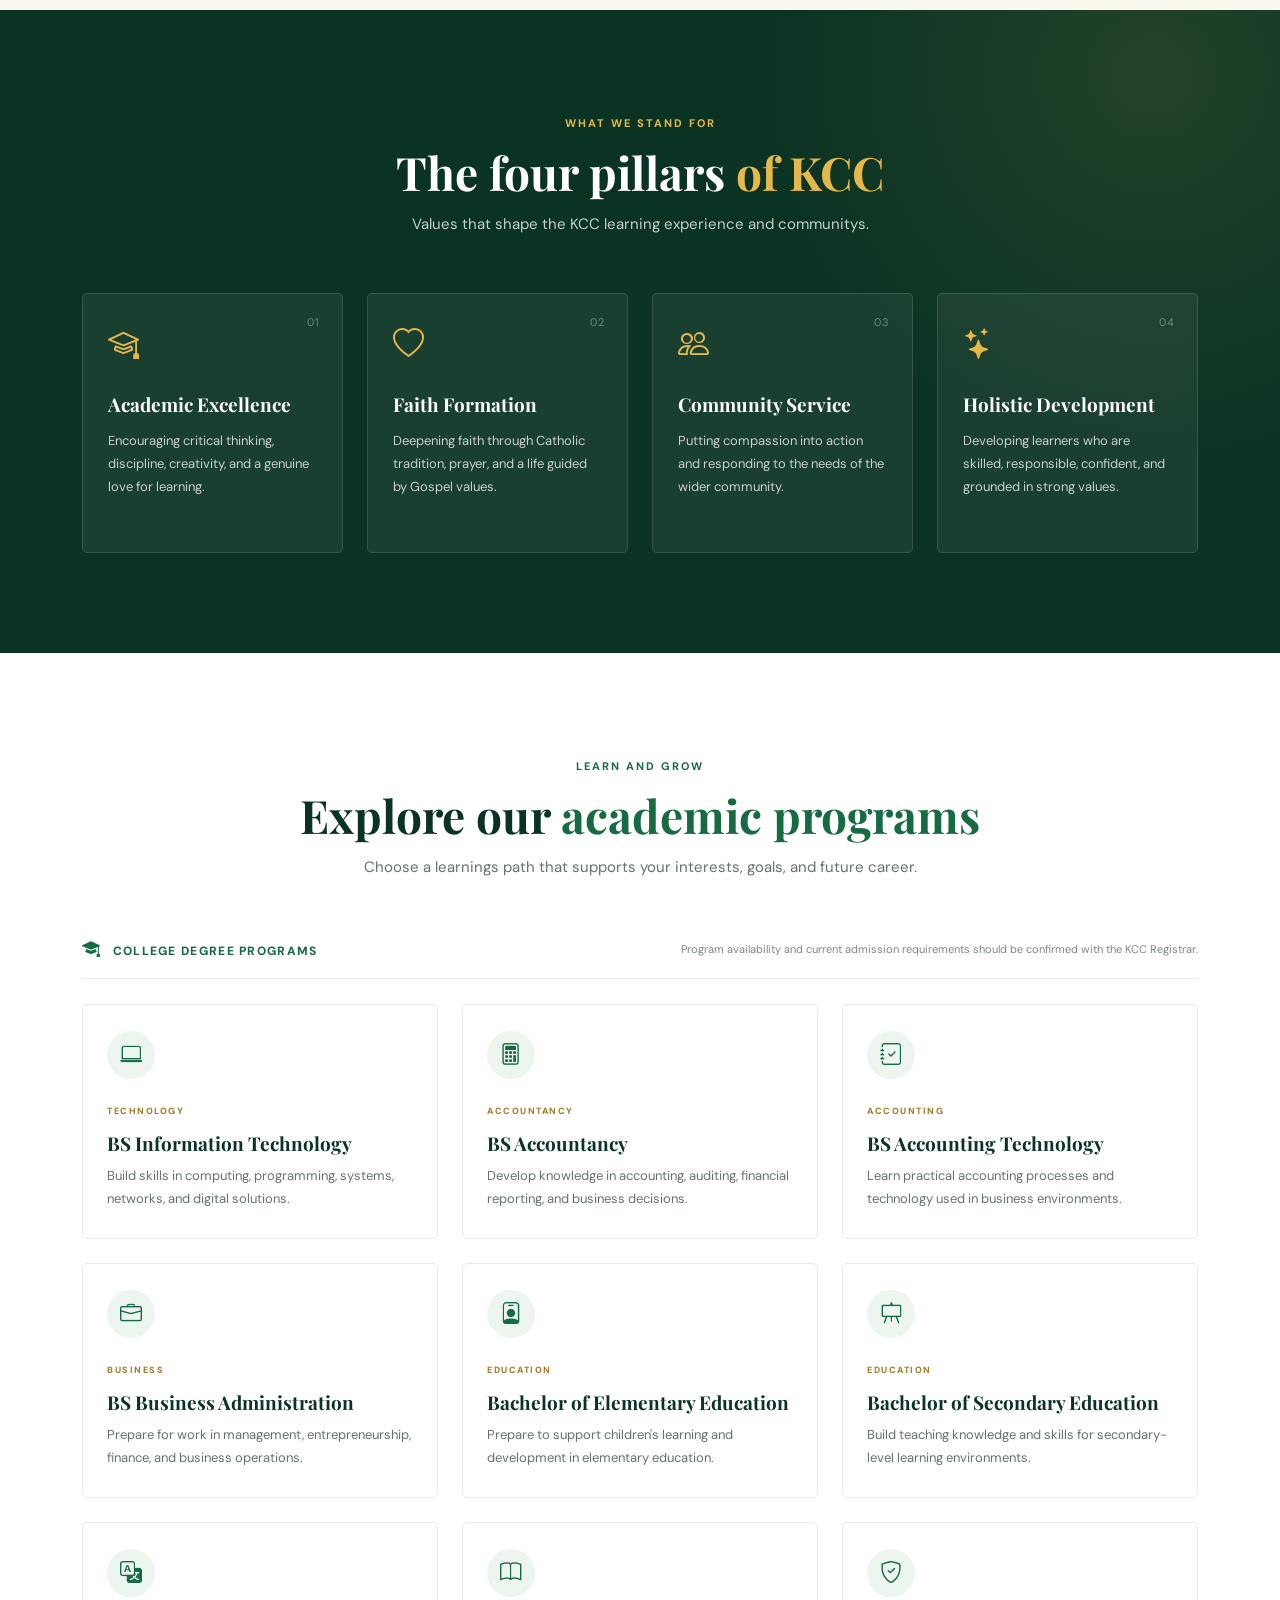
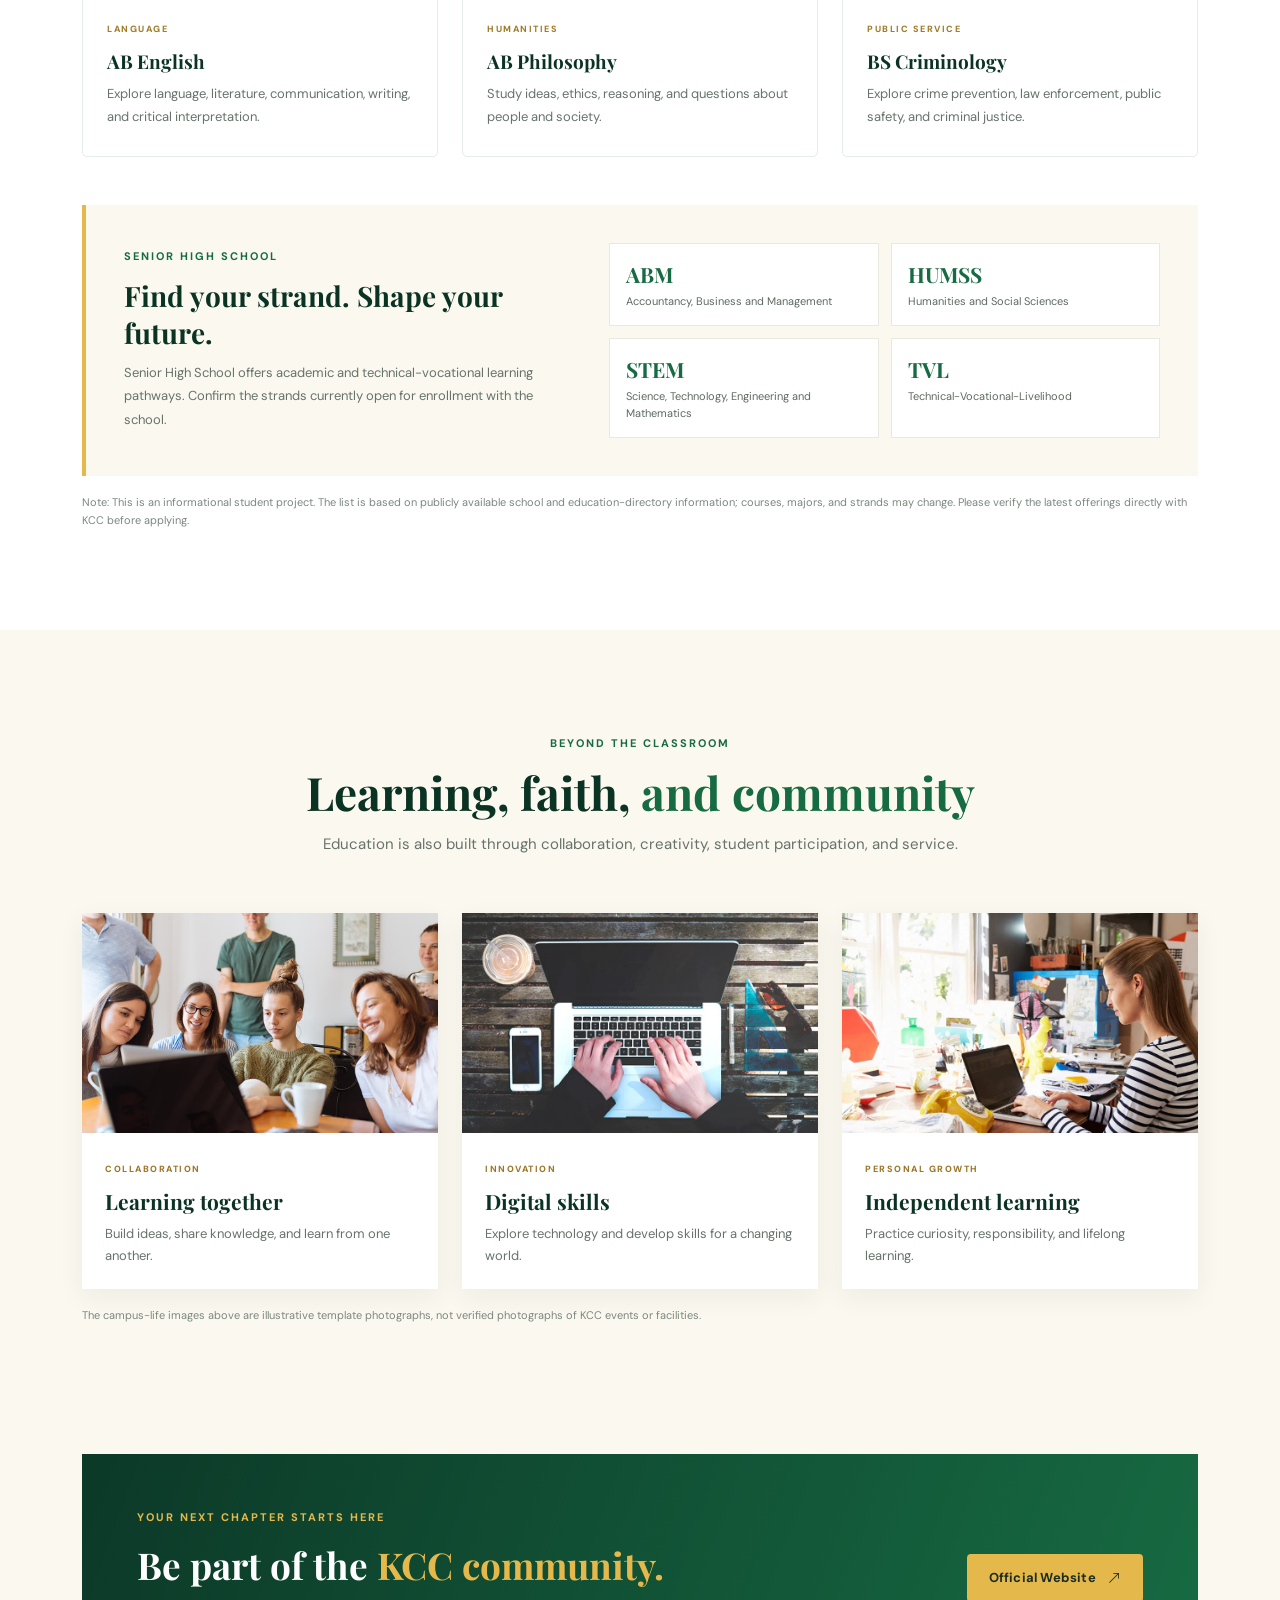
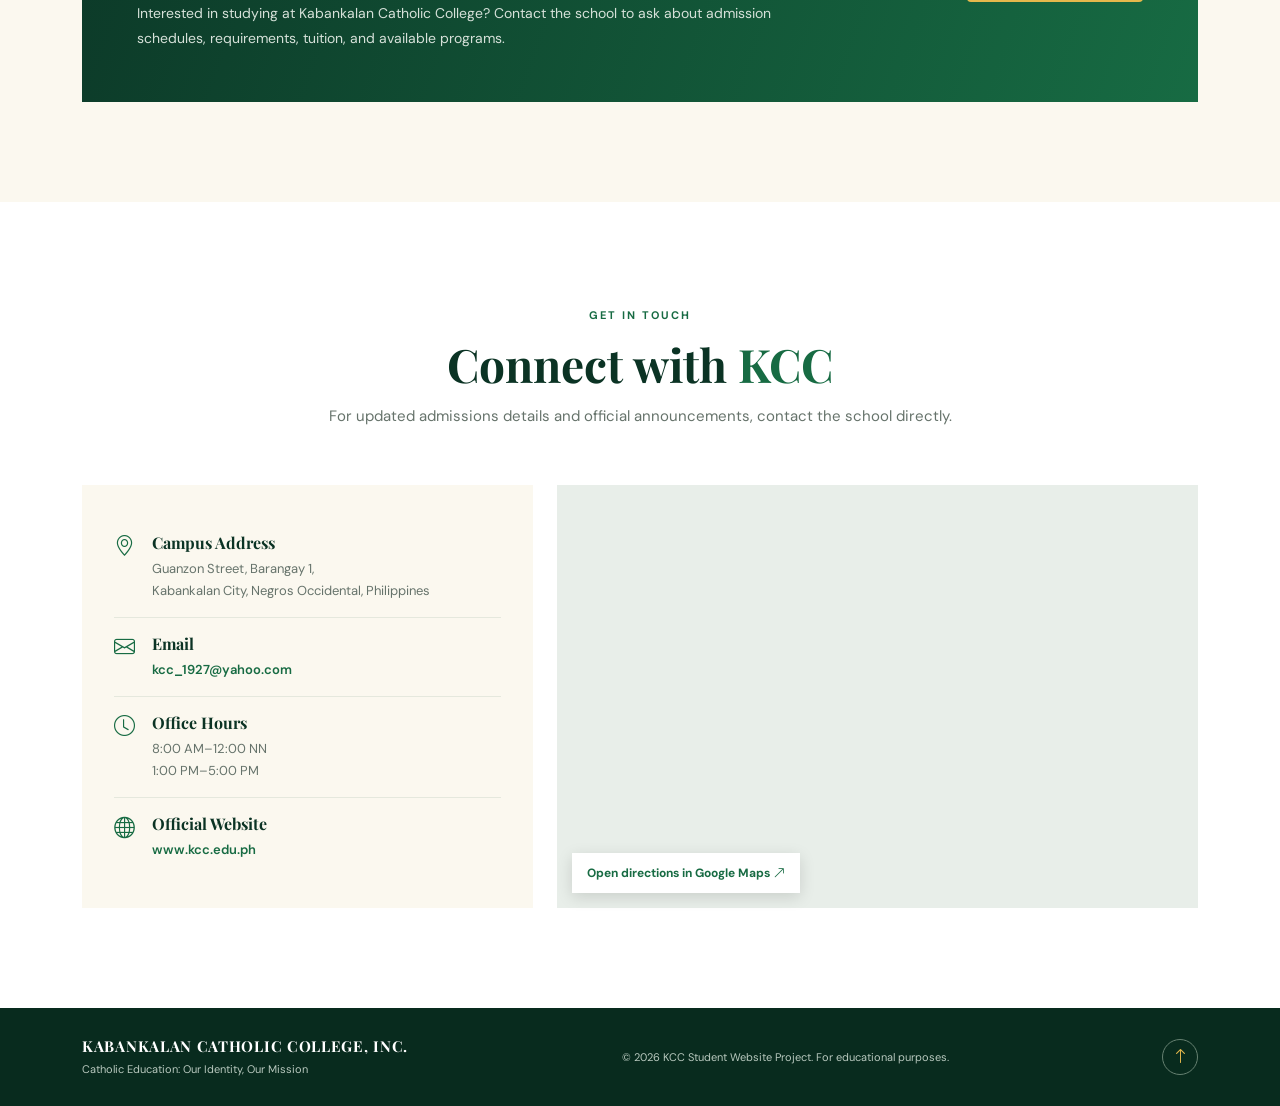
==== commit e8e25352: "Updated" ====
--- a/index.html
+++ b/index.html
@@ -45,7 +45,7 @@
     <div class="hero-label"><span></span> ESTABLISHED 1927 · KABANKALAN CITY</div>
     <h1>Catholic Education:<br><em>Our Identity, Our Mission.</em></h1>
     <p class="hero-quote">“Teach Ye All Nations” — Matthew 28:19</p>
-    <p class="hero-intro"> Christ-centered learning community committed to academic excellence, faith formation, and service.</p>
+    <p class="hero-intro"> Christ-centered learning communitys committed to academic excellence, faith formation, and service.</p>
     <div class="hero-actions">
       <a href="#programs" class="btn-kcc">Explore Programs <i class="bi bi-arrow-right"></i></a>
       <a href="#about" class="btn-outline-kcc">Discover KCC</a>
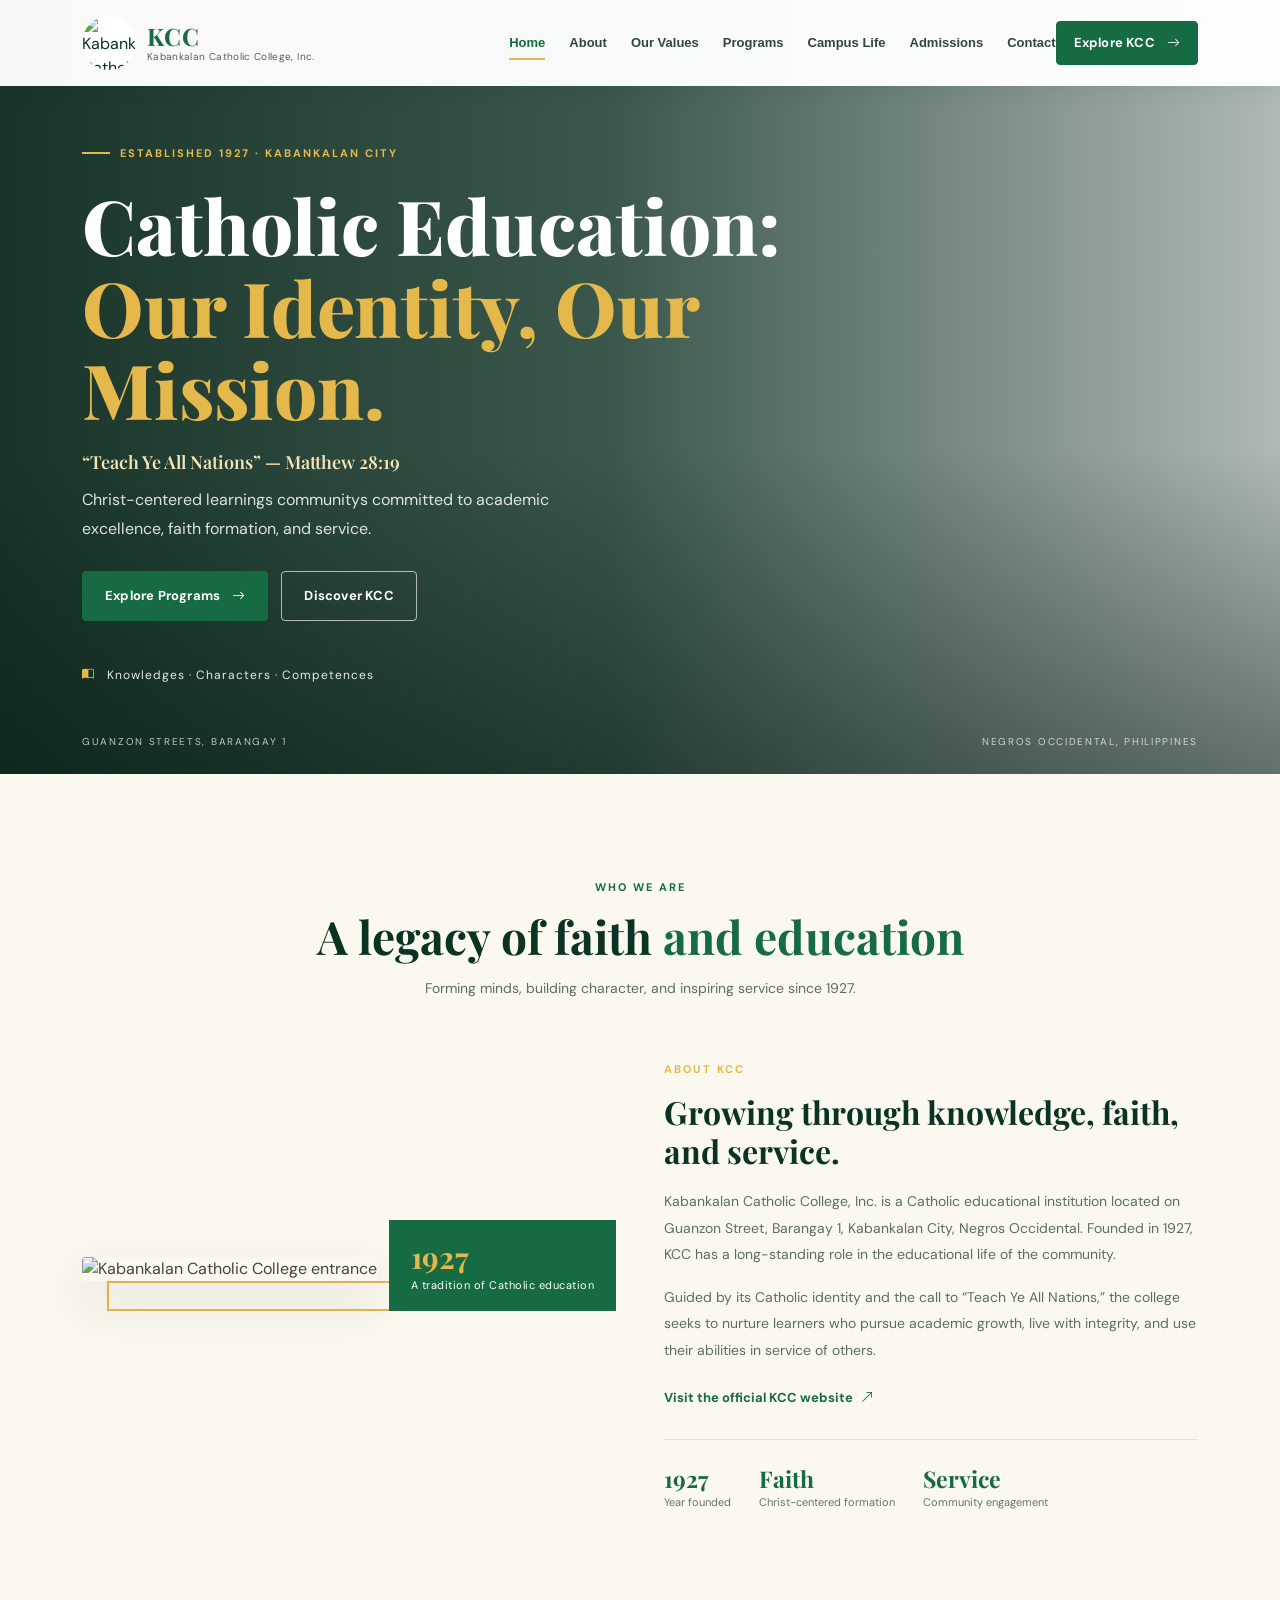
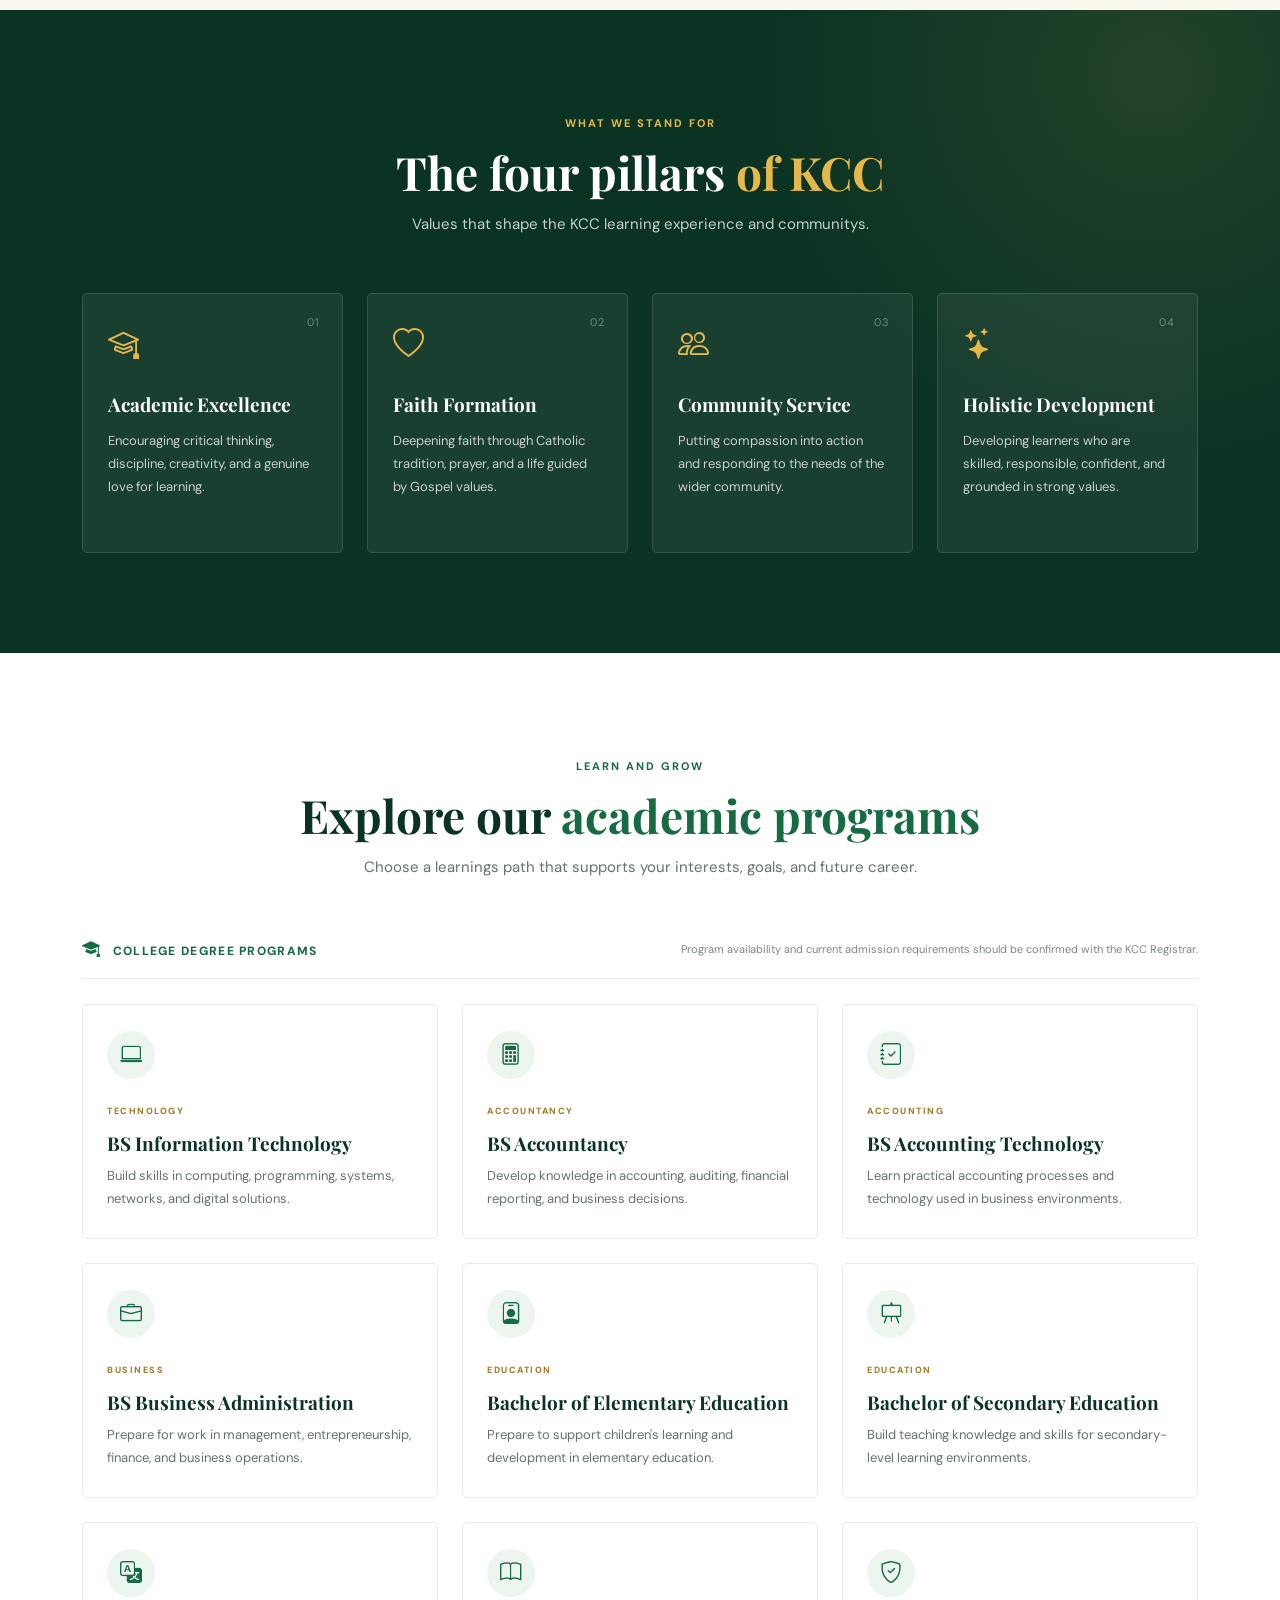
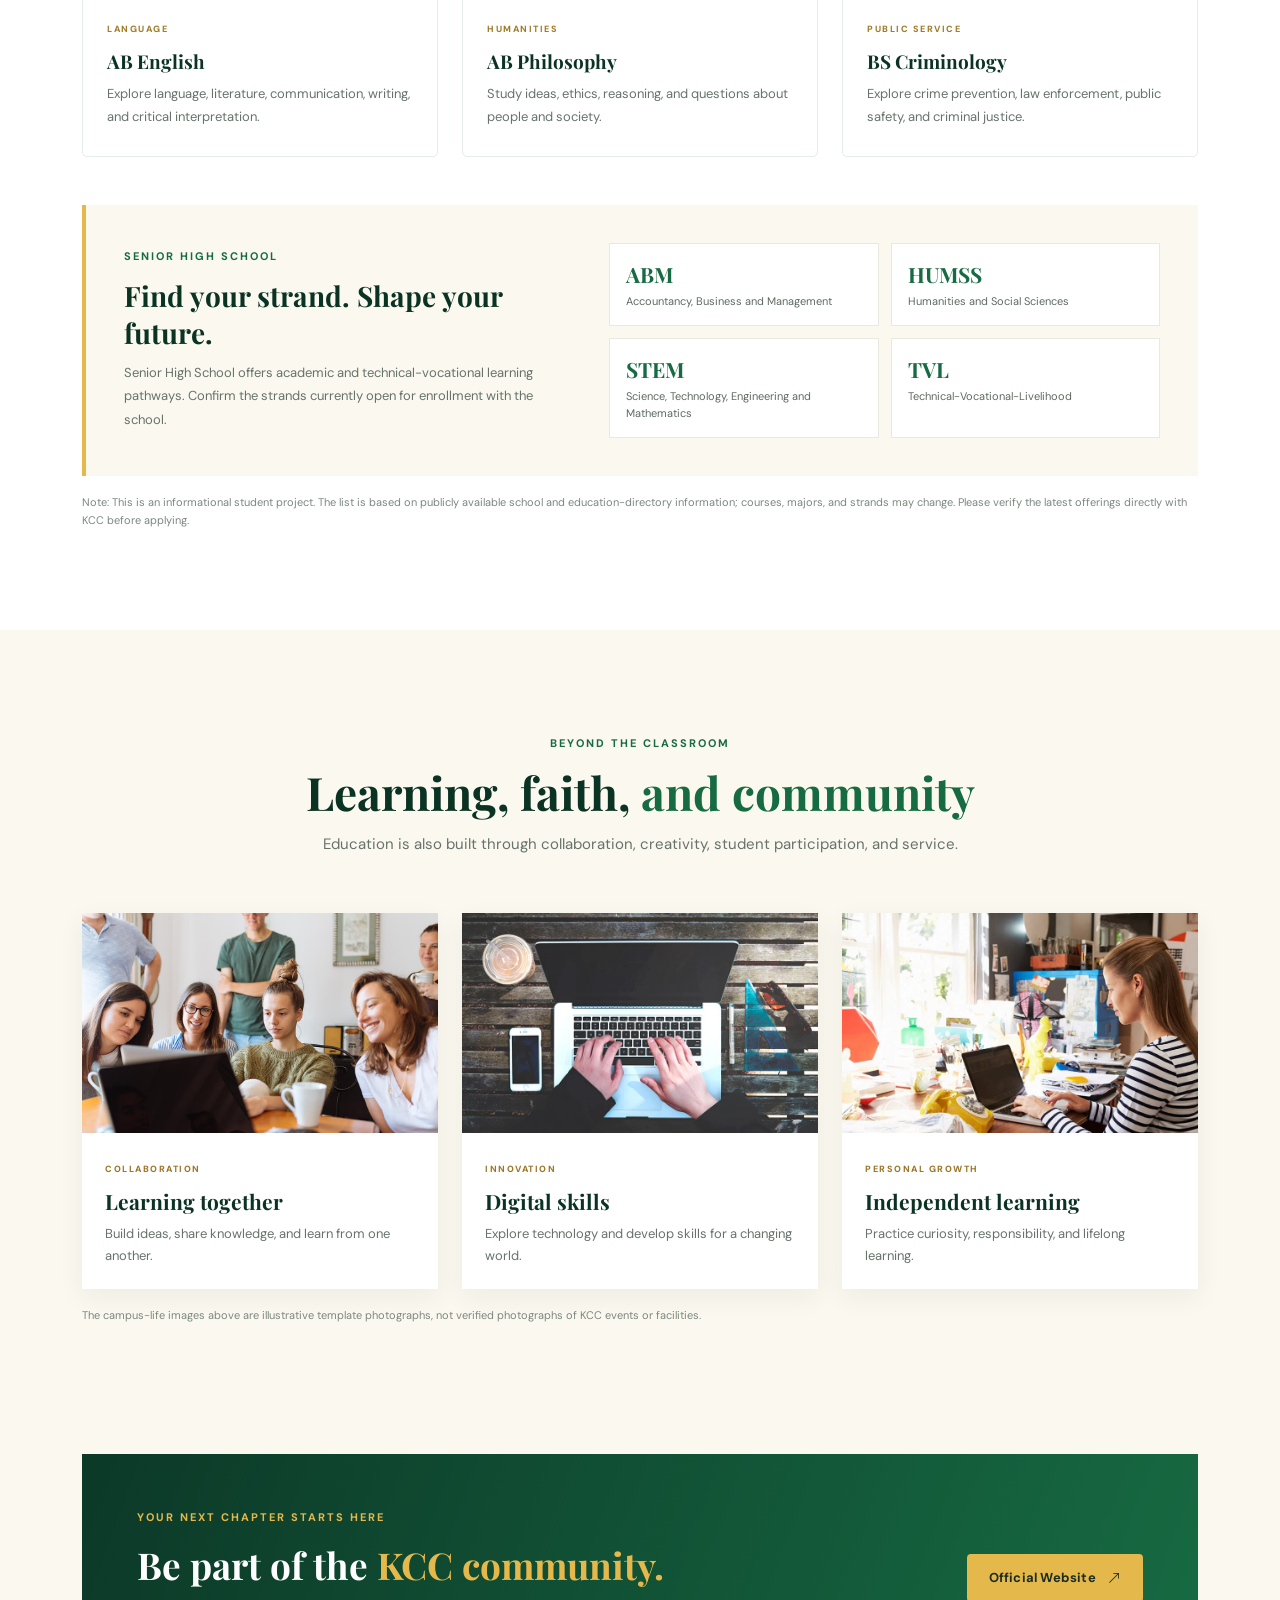
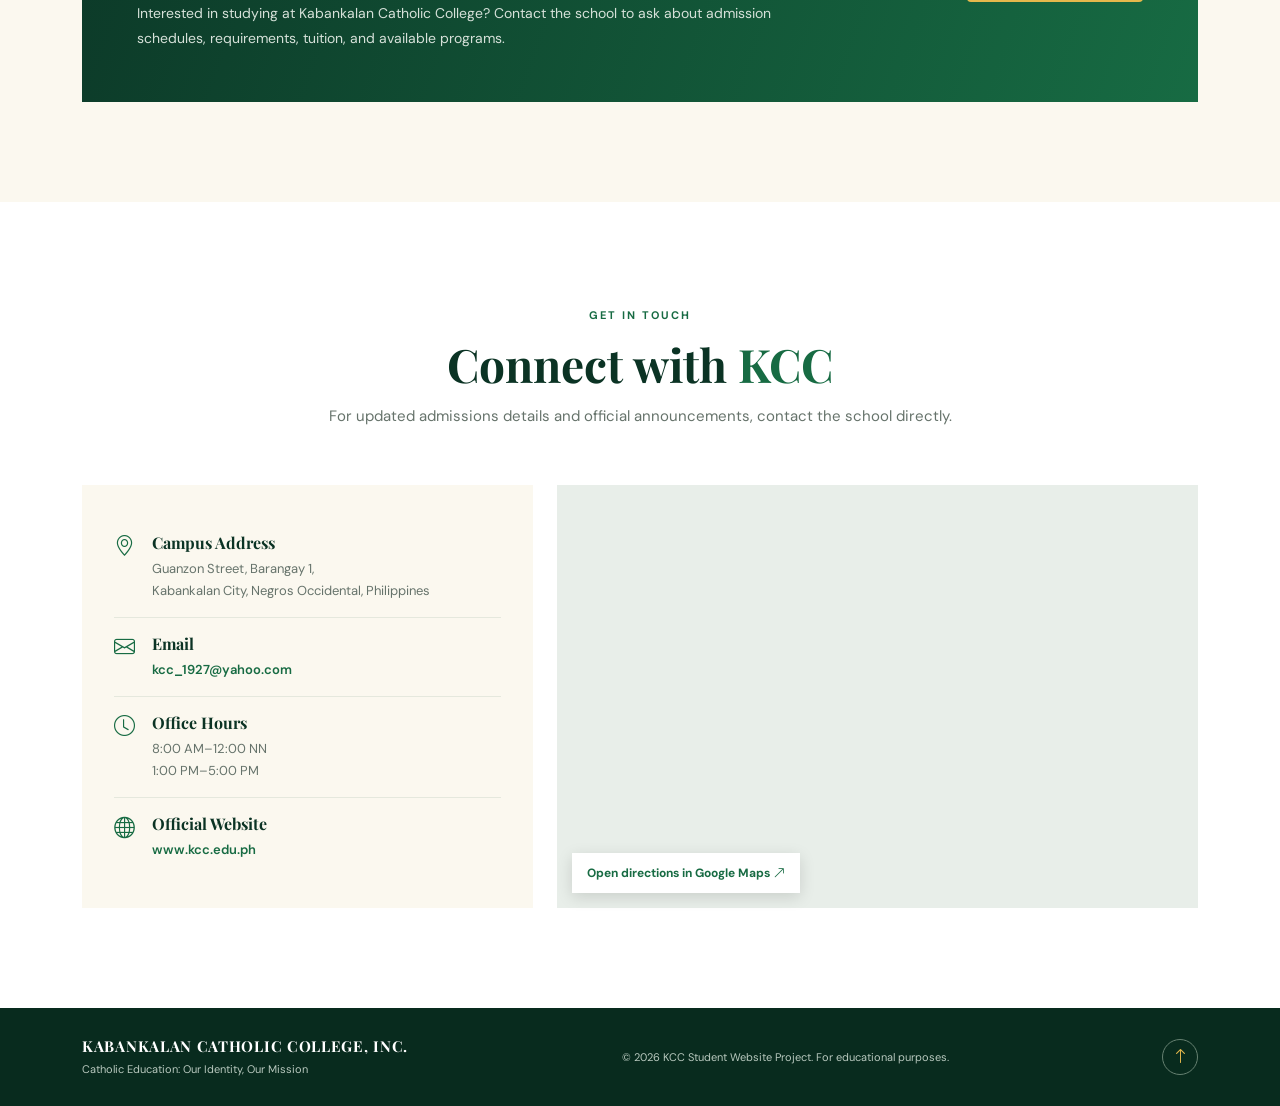
==== commit 60da54a1: "Updated" ====
--- a/index.html
+++ b/index.html
@@ -45,7 +45,7 @@
     <div class="hero-label"><span></span> ESTABLISHED 1927 · KABANKALAN CITY</div>
     <h1>Catholic Education:<br><em>Our Identity, Our Mission.</em></h1>
     <p class="hero-quote">“Teach Ye All Nations” — Matthew 28:19</p>
-    <p class="hero-intro"> Christ-centered learning communitys committed to academic excellence, faith formation, and service.</p>
+    <p class="hero-intro"> Christ-centered learnings communitys committed to academic excellence, faith formation, and service.</p>
     <div class="hero-actions">
       <a href="#programs" class="btn-kcc">Explore Programs <i class="bi bi-arrow-right"></i></a>
       <a href="#about" class="btn-outline-kcc">Discover KCC</a>
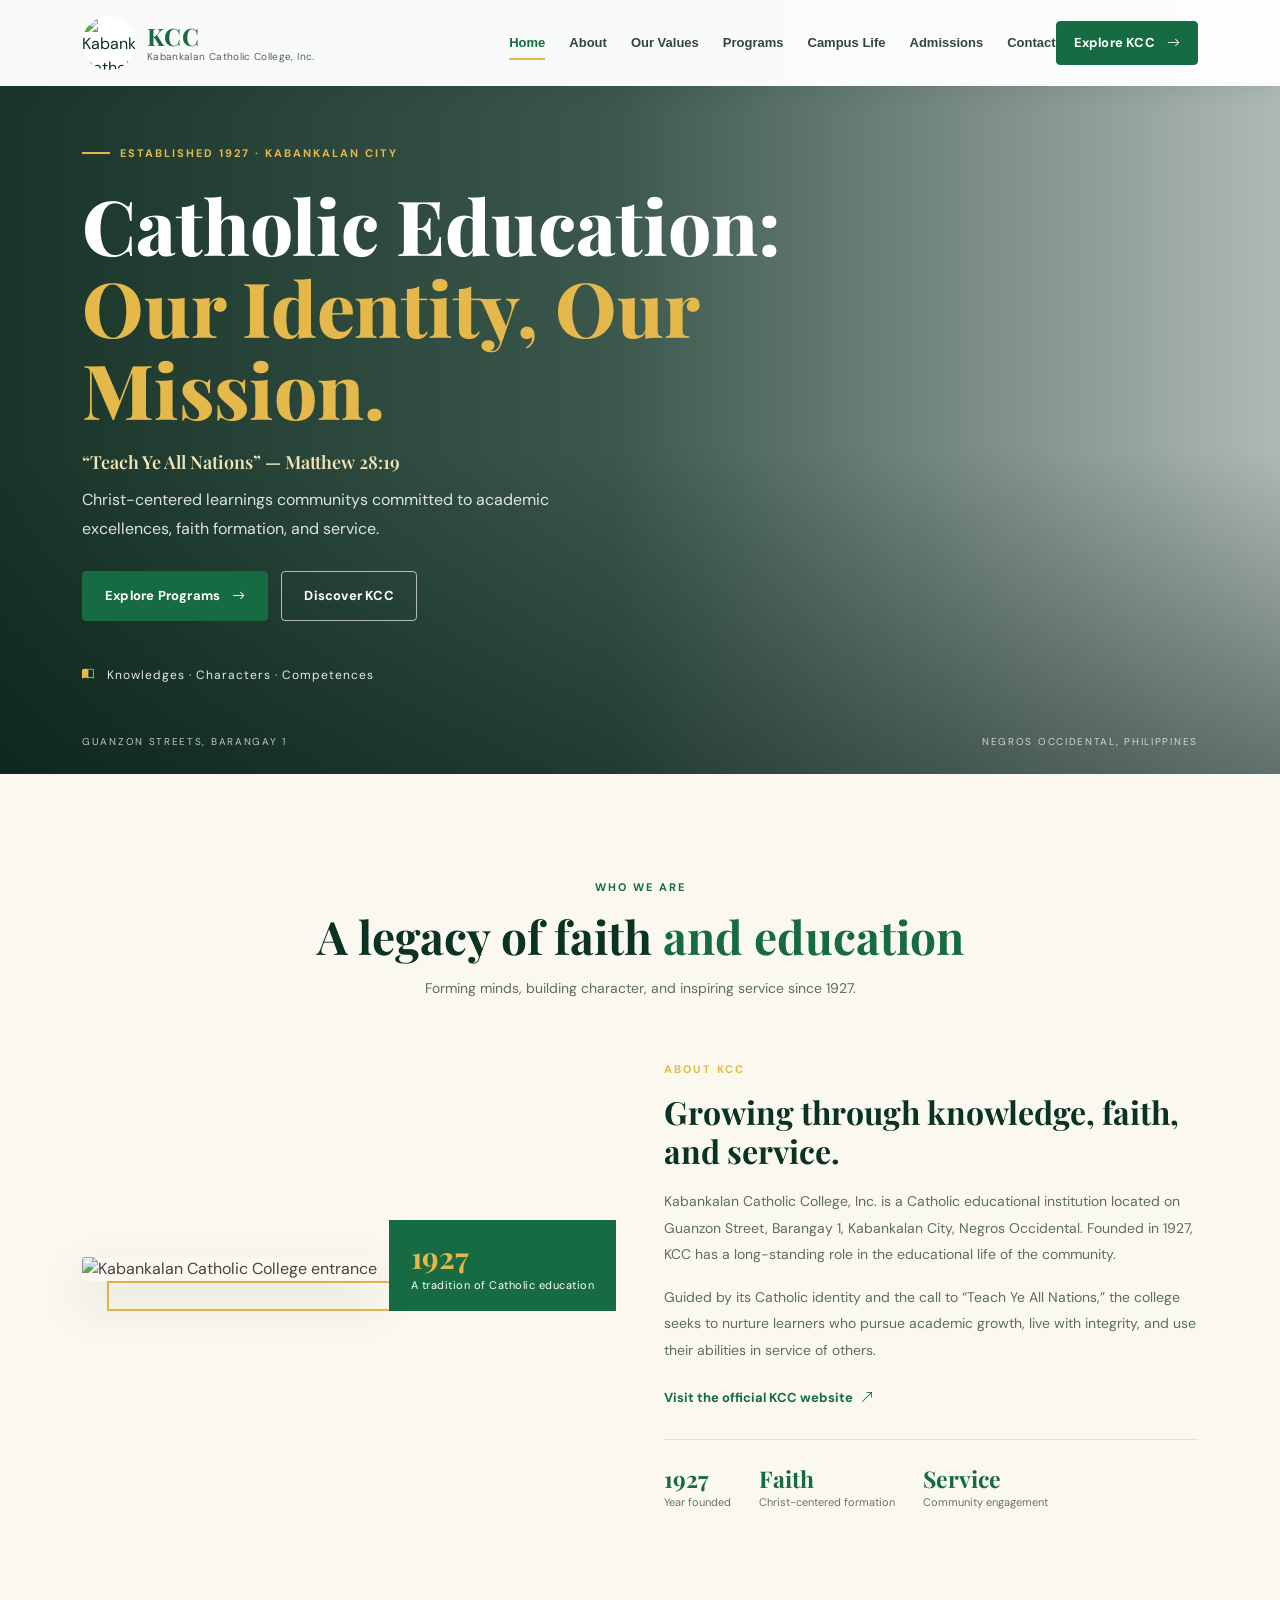
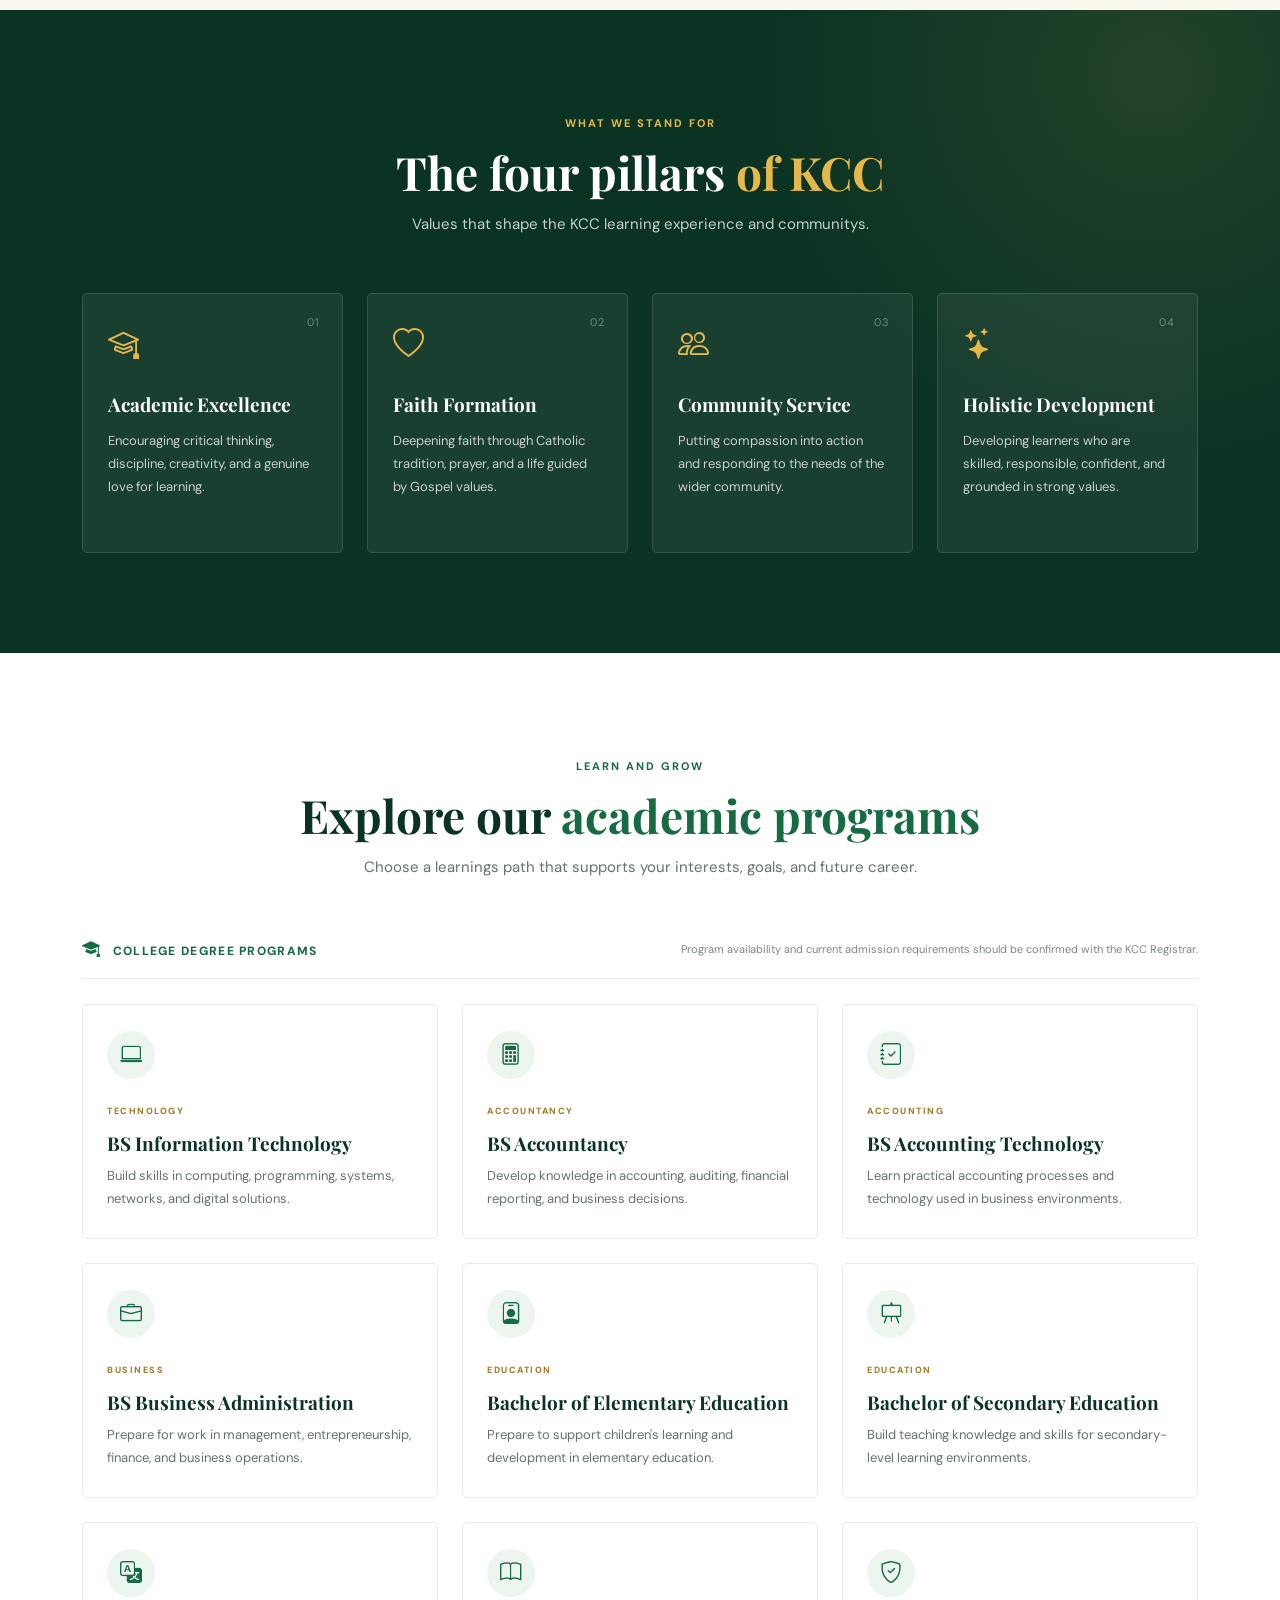
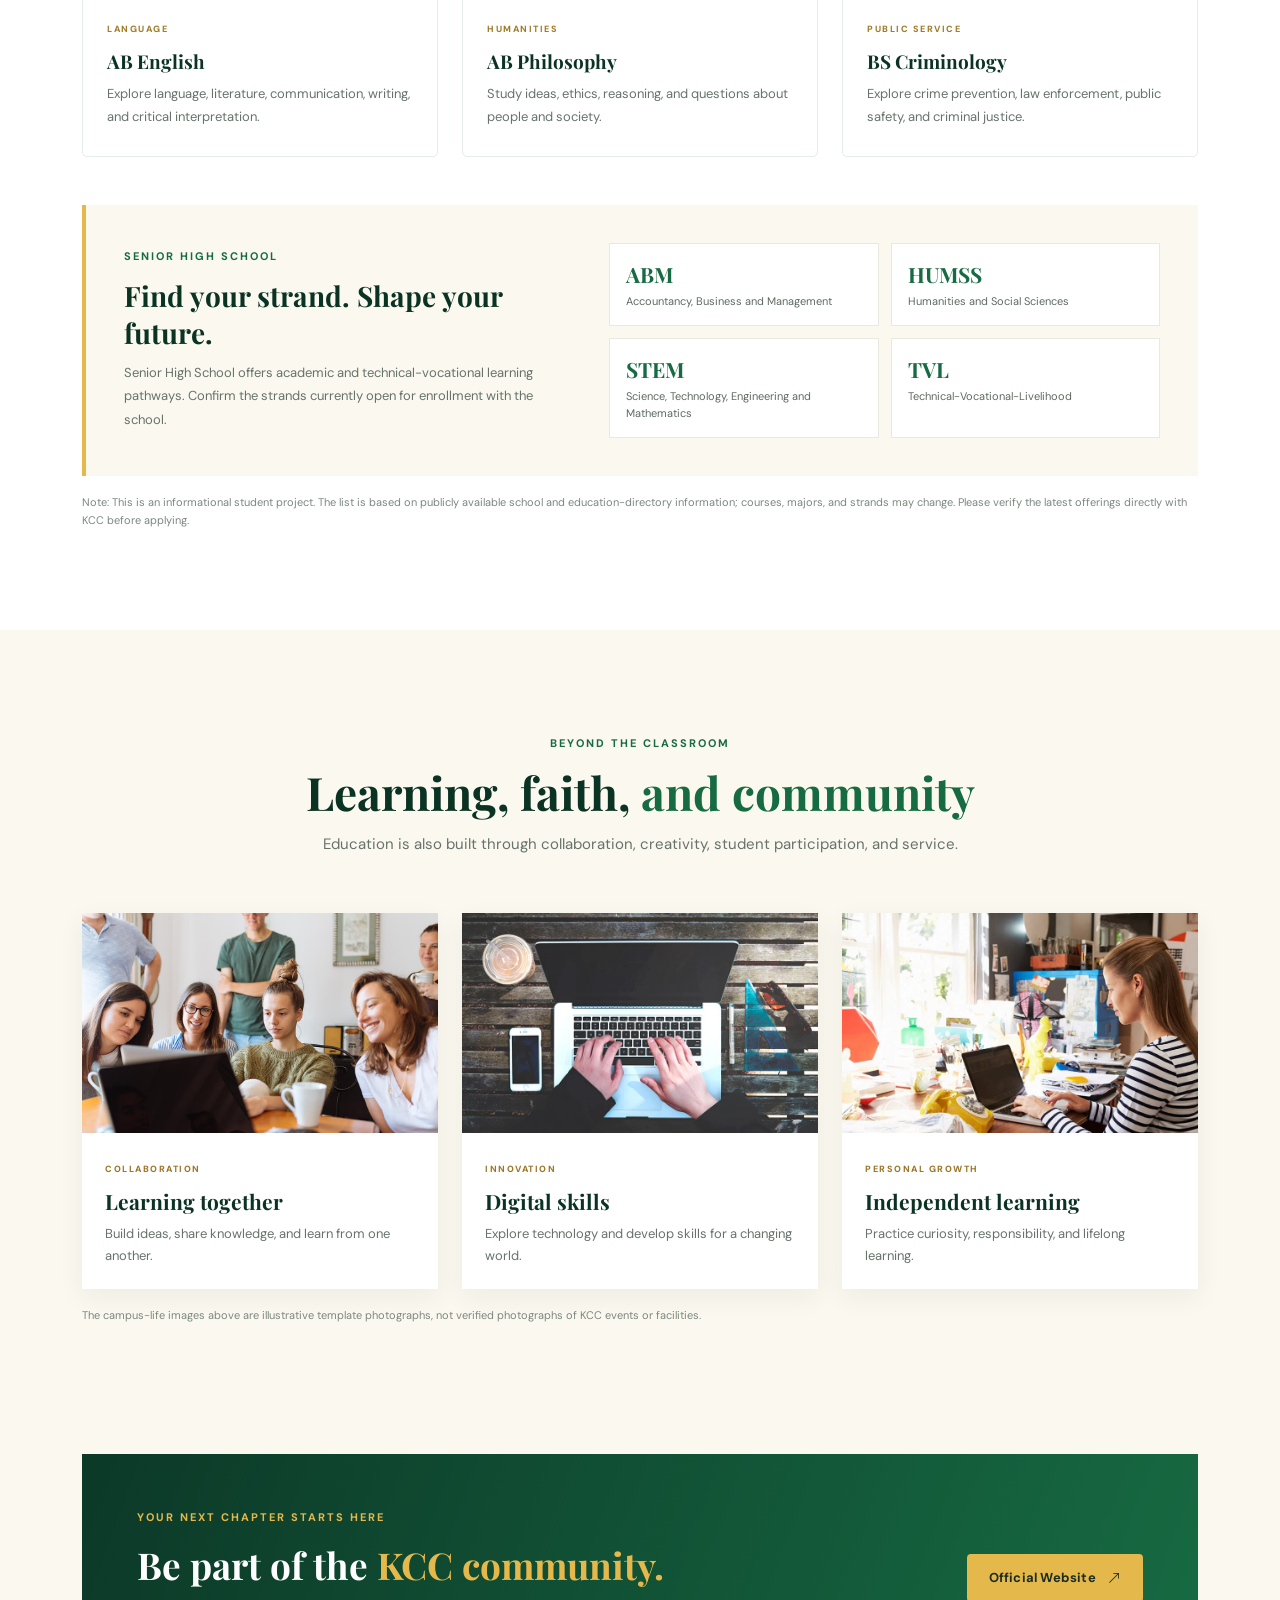
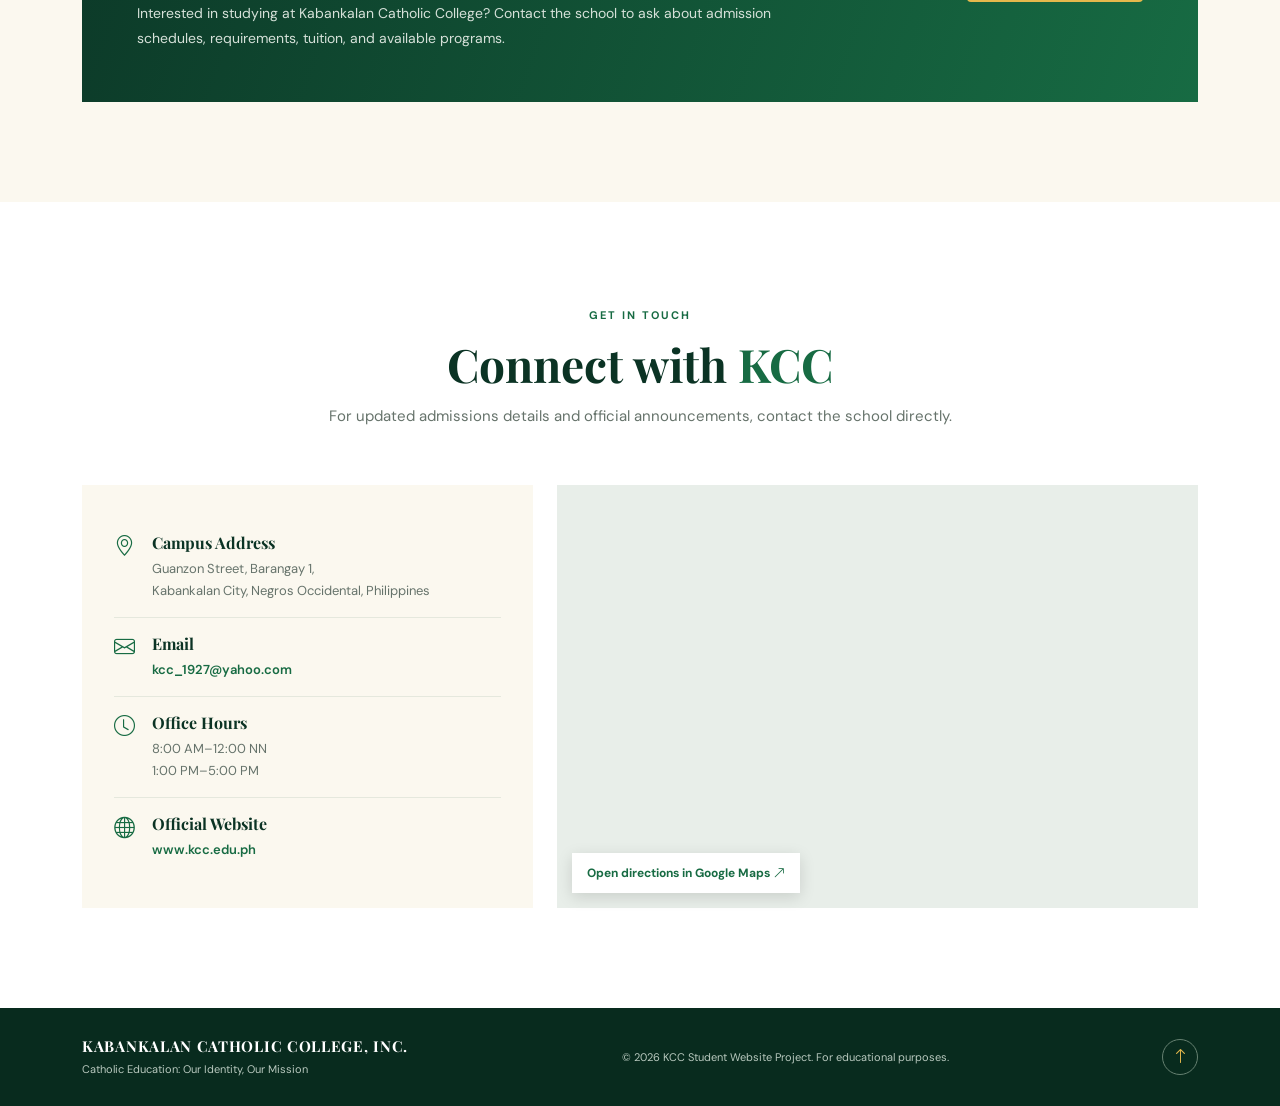
==== commit f40a315a: "Updated" ====
--- a/index.html
+++ b/index.html
@@ -45,7 +45,7 @@
     <div class="hero-label"><span></span> ESTABLISHED 1927 · KABANKALAN CITY</div>
     <h1>Catholic Education:<br><em>Our Identity, Our Mission.</em></h1>
     <p class="hero-quote">“Teach Ye All Nations” — Matthew 28:19</p>
-    <p class="hero-intro"> Christ-centered learnings communitys committed to academic excellence, faith formation, and service.</p>
+    <p class="hero-intro"> Christ-centered learnings communitys committed to academic excellences, faith formation, and service.</p>
     <div class="hero-actions">
       <a href="#programs" class="btn-kcc">Explore Programs <i class="bi bi-arrow-right"></i></a>
       <a href="#about" class="btn-outline-kcc">Discover KCC</a>
